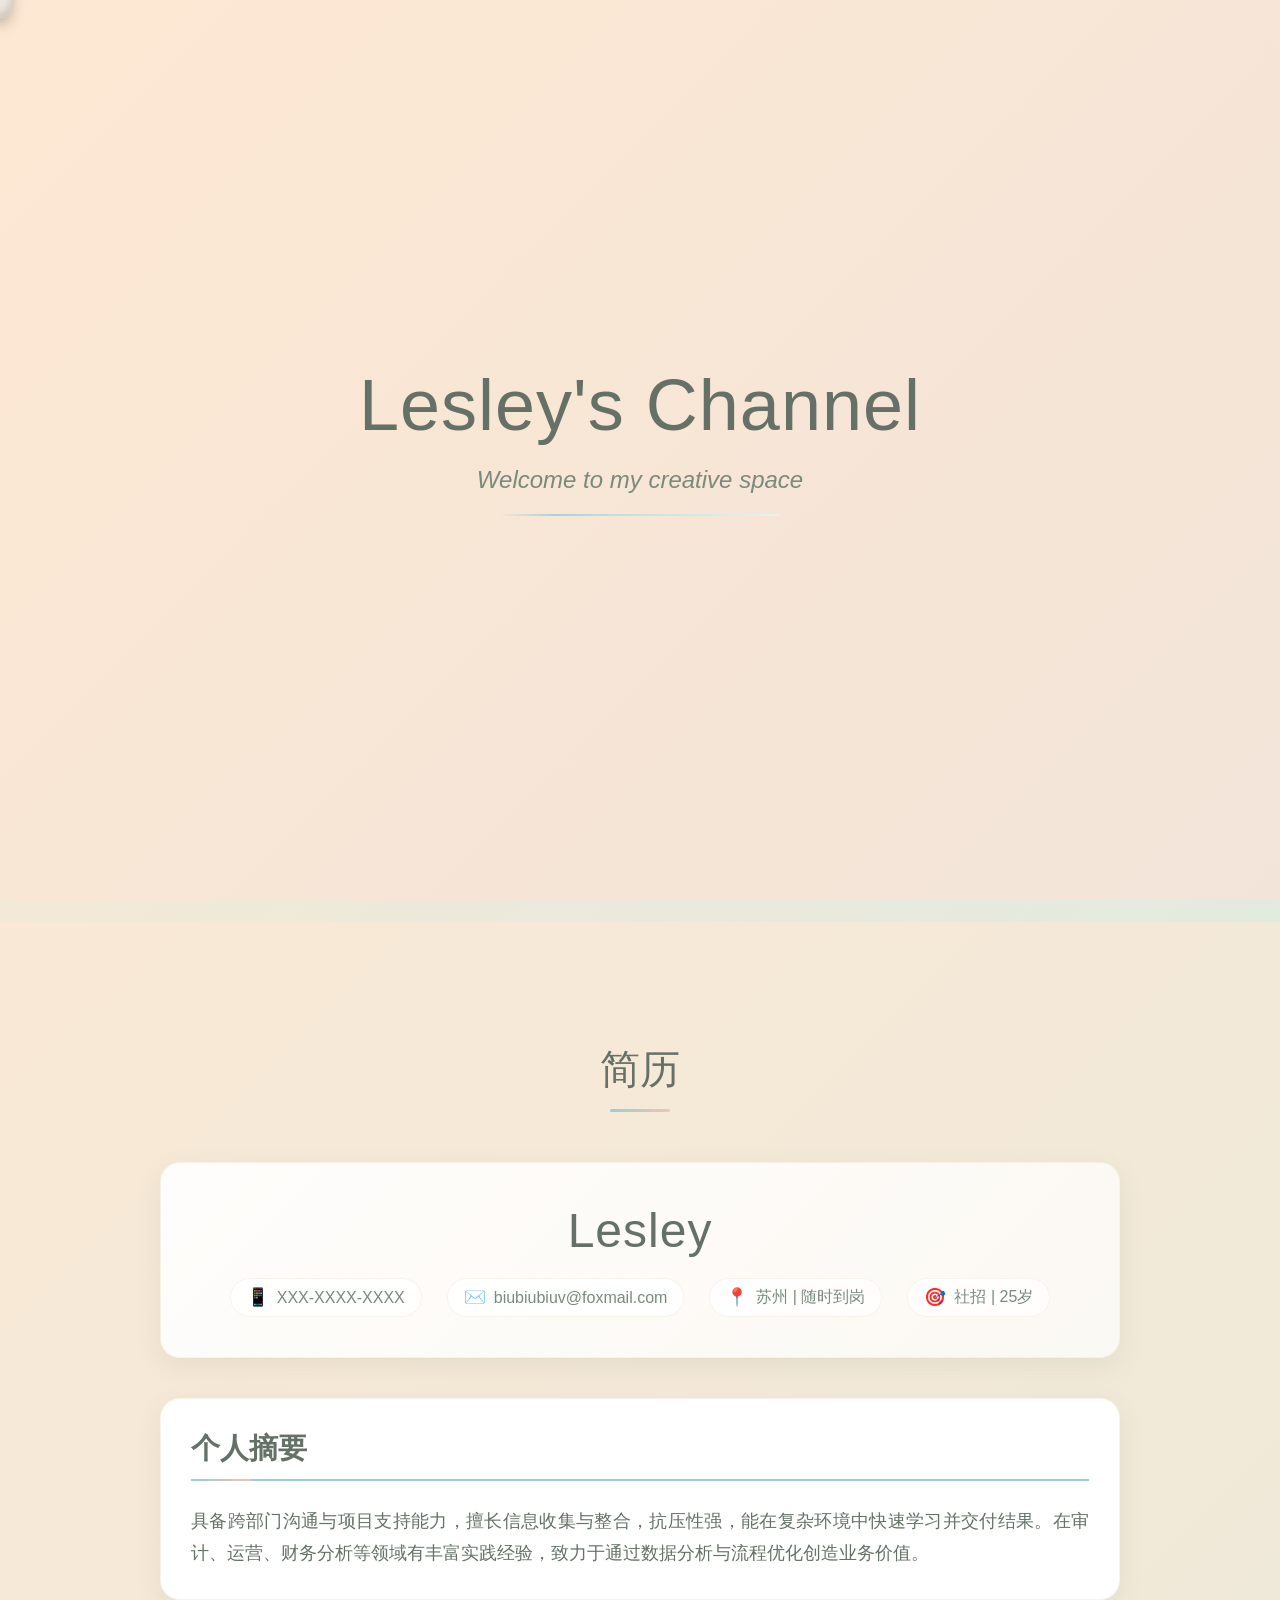
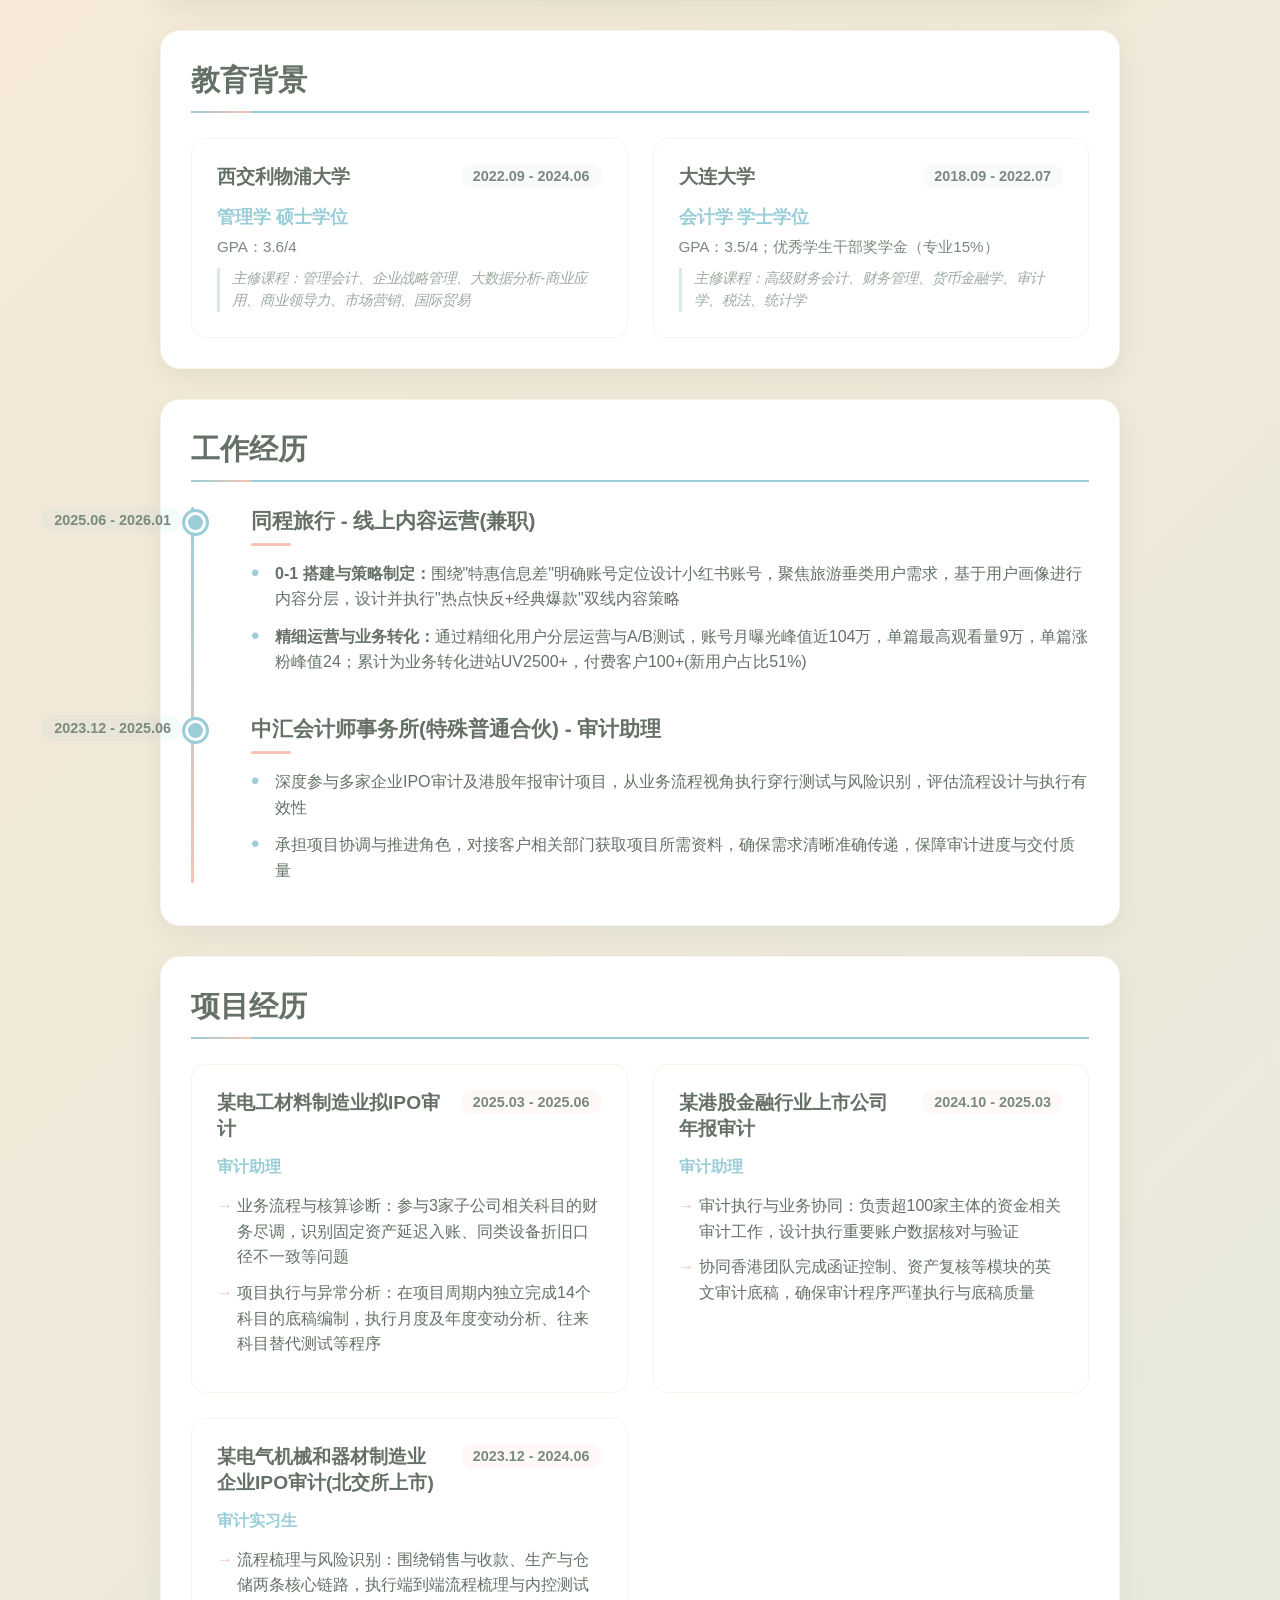
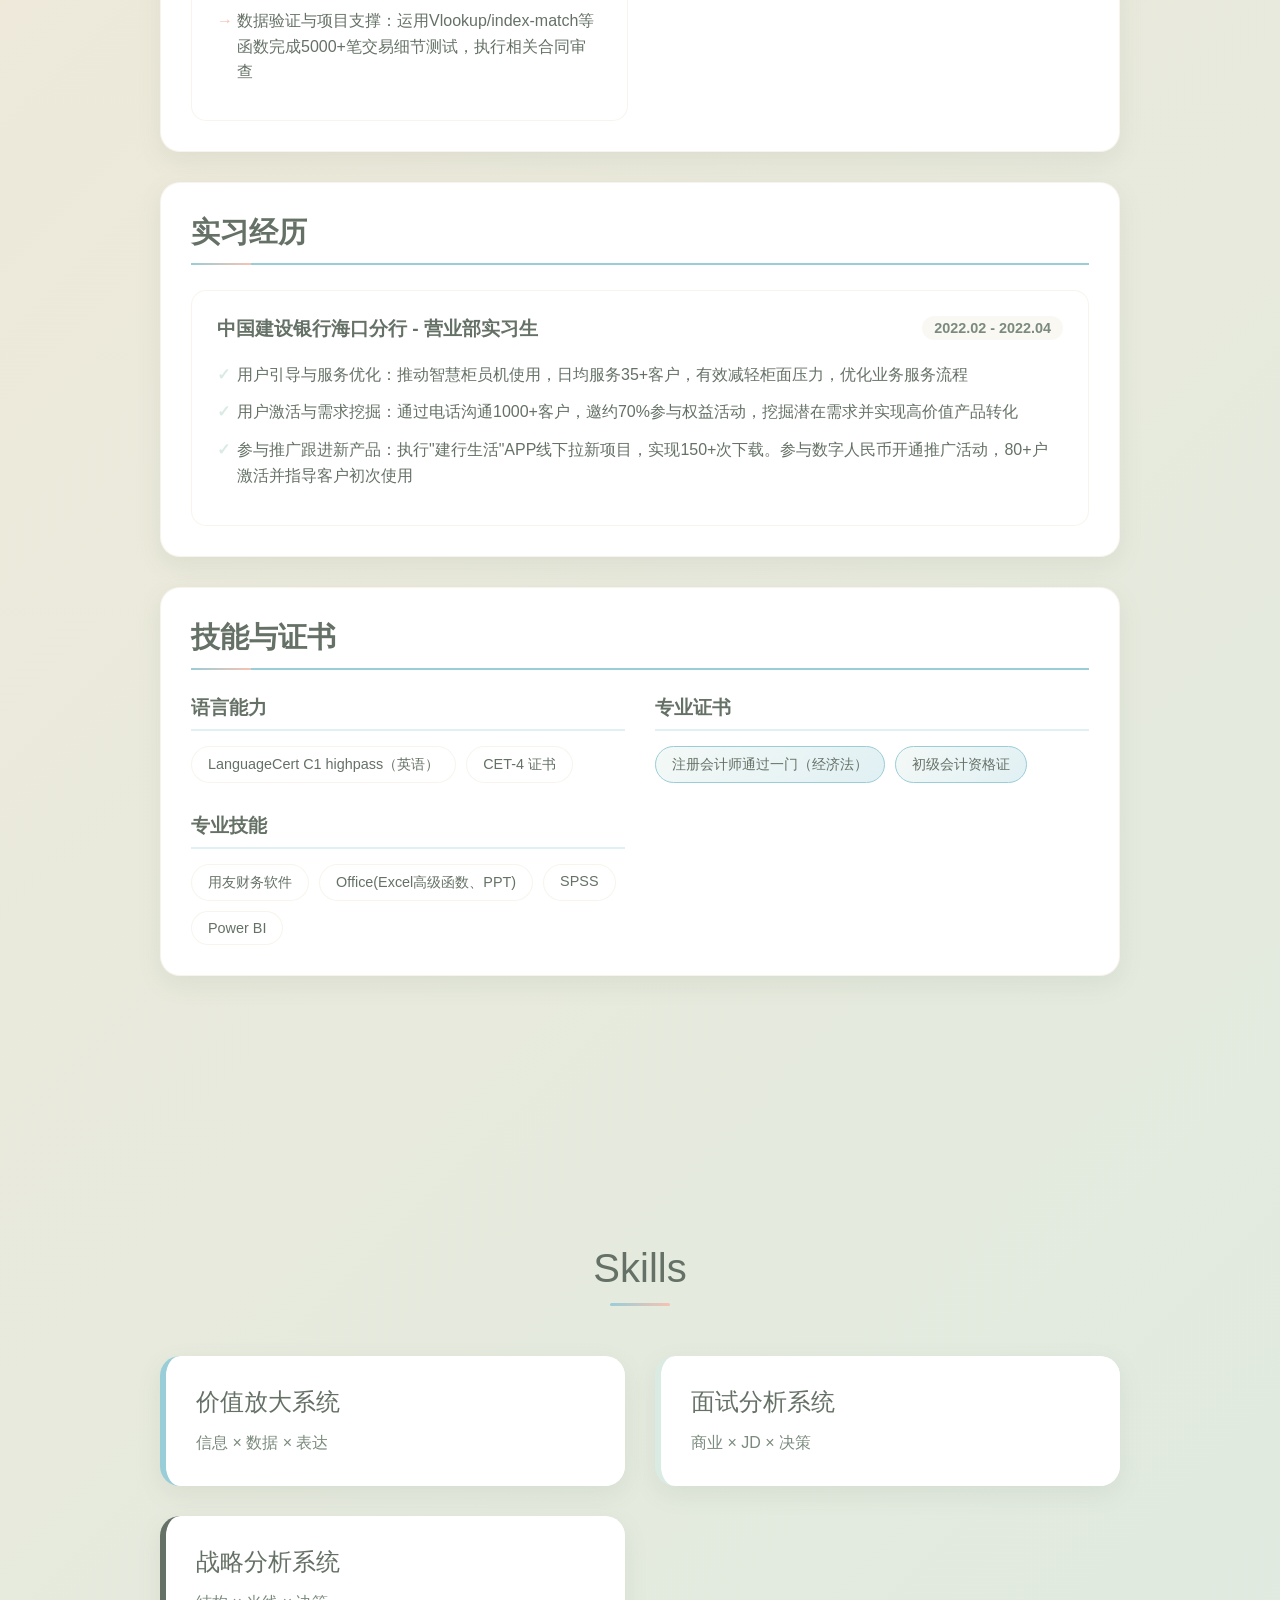
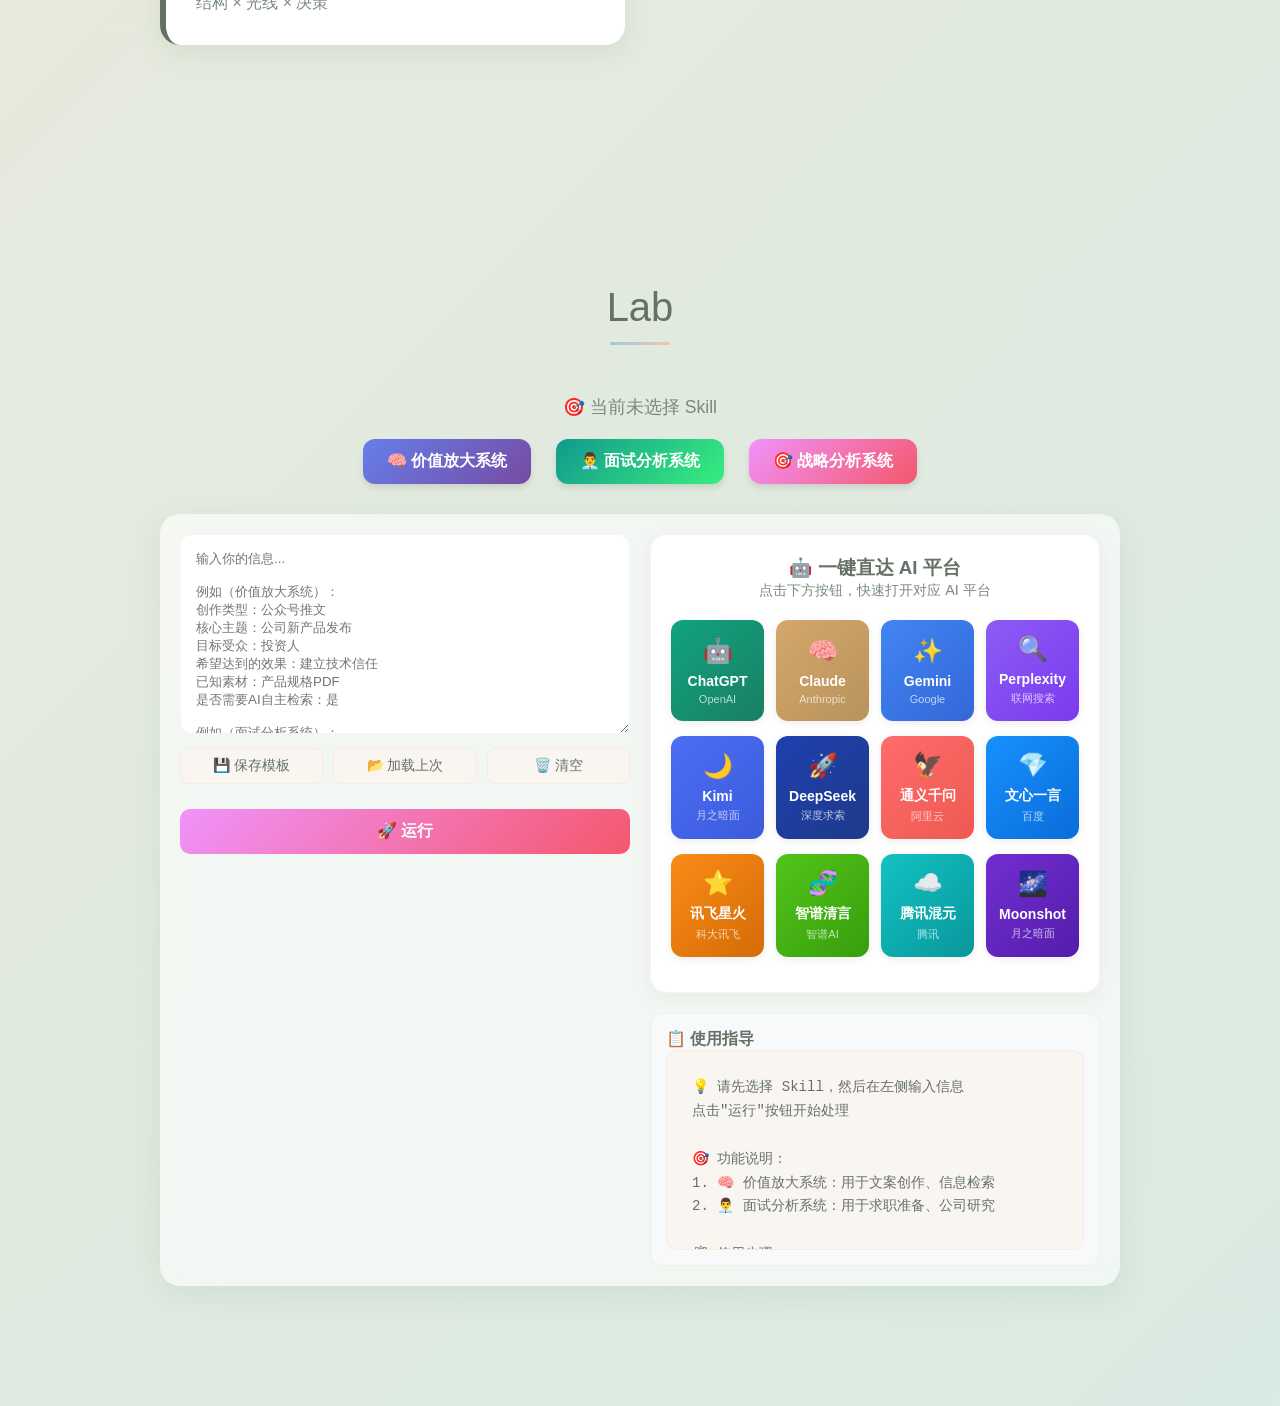
==== index.html @ acd0b341 "Update print statement from 'Hello' to 'Goodbye'" ====
<!DOCTYPE html>
<html lang="zh">
<head>
  <meta charset="UTF-8">
  <title>Lesley | Portfolio</title>
  <link rel="stylesheet" href="style.css">
</head>
<body>

<!-- 开屏动画 -->
<div class="splash-screen" id="splashScreen" onclick="skipSplash()">
  <div class="splash-content">
    <h1 class="splash-title">Lesley's Channel</h1>
    <p class="splash-subtitle">Welcome to my creative space</p>
    
    <!-- 流动线条 -->
    <div class="nordic-flow"></div>
    
    
  </div>
</div>

<!-- 鼠标 -->
<div class="cursor"><div class="cursor-inner"></div></div>

<!-- 导航 -->
<nav class="nav">
  <a href="#about" class="magnetic">About</a>
  <a href="#skills" class="magnetic">Skills</a>
  <a href="#lab" class="magnetic">Lab</a>
  <a href="#" class="magnetic" id="works-link">Collection</a>
</nav>

<!-- 语言切换器 -->
<div class="lang-switcher">
  <button class="lang-btn active" data-lang="zh">中文</button>
  <button class="lang-btn" data-lang="en">English</button>
</div>

<!-- 首页 -->
<header class="hero">
  <h1>lesley</h1>
  <p>Quiet Structure · Sharp Thinking</p>
</header>

<!-- 页脚 -->
<div class="footer">
  Scroll to explore
</div>

<!-- 替换你原来的About部分 -->
<section id="about" class="fade">
  <h2>简历</h2>
  
  <!-- 个人信息头部 -->
  <div class="resume-header">
    <div class="resume-basic-info">
      <h1>Lesley</h1>
      <div class="contact-info">
        <div class="contact-item">
          <span class="contact-icon">📱</span>
          <span>XXX-XXXX-XXXX</span>
        </div>
        <div class="contact-item">
          <span class="contact-icon">✉️</span>
          <span>biubiubiuv@foxmail.com</span>
        </div>
        <div class="contact-item">
          <span class="contact-icon">📍</span>
          <span>苏州 | 随时到岗</span>
        </div>
        <div class="contact-item">
          <span class="contact-icon">🎯</span>
          <span>社招 | 25岁</span>
        </div>
      </div>
    </div>
  </div>

  <!-- 个人摘要 -->
  <div class="resume-section">
    <h3 class="section-title">个人摘要</h3>
    <p class="summary-text">
      具备跨部门沟通与项目支持能力，擅长信息收集与整合，抗压性强，能在复杂环境中快速学习并交付结果。在审计、运营、财务分析等领域有丰富实践经验，致力于通过数据分析与流程优化创造业务价值。
    </p>
  </div>

   <!-- 教育背景 -->
  <div class="resume-section">
    <h3 class="section-title">教育背景</h3>
    
    <div class="education-grid">
      <div class="education-card">
        <div class="edu-header">
          <h4>西交利物浦大学</h4>
          <span class="edu-period">2022.09 - 2024.06</span>
        </div>
        <p class="edu-degree">管理学 硕士学位</p>
        <p class="edu-details">GPA：3.6/4</p>
        <p class="edu-courses">主修课程：管理会计、企业战略管理、大数据分析-商业应用、商业领导力、市场营销、国际贸易</p>
      </div>
      
      <div class="education-card">
        <div class="edu-header">
          <h4>大连大学</h4>
          <span class="edu-period">2018.09 - 2022.07</span>
        </div>
        <p class="edu-degree">会计学 学士学位</p>
        <p class="edu-details">GPA：3.5/4；优秀学生干部奖学金（专业15%）</p>
        <p class="edu-courses">主修课程：高级财务会计、财务管理、货币金融学、审计学、税法、统计学</p>
      </div>
    </div>
  </div>

  <!-- 工作经历 -->
  <div class="resume-section">
    <h3 class="section-title">工作经历</h3>
    
    <div class="timeline">
      <div class="timeline-item">
        <div class="timeline-period">2025.06 - 2026.01</div>
        <div class="timeline-content">
          <h4>同程旅行 - 线上内容运营(兼职)</h4>
          <ul class="achievement-list">
            <li><strong>0-1 搭建与策略制定：</strong>围绕"特惠信息差"明确账号定位设计小红书账号，聚焦旅游垂类用户需求，基于用户画像进行内容分层，设计并执行"热点快反+经典爆款"双线内容策略</li>
            <li><strong>精细运营与业务转化：</strong>通过精细化用户分层运营与A/B测试，账号月曝光峰值近104万，单篇最高观看量9万，单篇涨粉峰值24；累计为业务转化进站UV2500+，付费客户100+(新用户占比51%)</li>
          </ul>
        </div>
      </div>
      
      <div class="timeline-item">
        <div class="timeline-period">2023.12 - 2025.06</div>
        <div class="timeline-content">
          <h4>中汇会计师事务所(特殊普通合伙) - 审计助理</h4>
          <ul class="achievement-list">
            <li>深度参与多家企业IPO审计及港股年报审计项目，从业务流程视角执行穿行测试与风险识别，评估流程设计与执行有效性</li>
            <li>承担项目协调与推进角色，对接客户相关部门获取项目所需资料，确保需求清晰准确传递，保障审计进度与交付质量</li>
          </ul>
        </div>
      </div>
    </div>
  </div>

  <!-- 项目经历 -->
  <div class="resume-section">
    <h3 class="section-title">项目经历</h3>
    
    <div class="project-grid">
      <div class="project-card">
        <div class="project-header">
          <h4>某电工材料制造业拟IPO审计</h4>
          <span class="project-period">2025.03 - 2025.06</span>
        </div>
        <p class="project-role">审计助理</p>
        <ul class="project-details">
          <li>业务流程与核算诊断：参与3家子公司相关科目的财务尽调，识别固定资产延迟入账、同类设备折旧口径不一致等问题</li>
          <li>项目执行与异常分析：在项目周期内独立完成14个科目的底稿编制，执行月度及年度变动分析、往来科目替代测试等程序</li>
        </ul>
      </div>
      
      <div class="project-card">
        <div class="project-header">
          <h4>某港股金融行业上市公司年报审计</h4>
          <span class="project-period">2024.10 - 2025.03</span>
        </div>
        <p class="project-role">审计助理</p>
        <ul class="project-details">
          <li>审计执行与业务协同：负责超100家主体的资金相关审计工作，设计执行重要账户数据核对与验证</li>
          <li>协同香港团队完成函证控制、资产复核等模块的英文审计底稿，确保审计程序严谨执行与底稿质量</li>
        </ul>
      </div>
      
      <div class="project-card">
        <div class="project-header">
          <h4>某电气机械和器材制造业企业IPO审计(北交所上市)</h4>
          <span class="project-period">2023.12 - 2024.06</span>
        </div>
        <p class="project-role">审计实习生</p>
        <ul class="project-details">
          <li>流程梳理与风险识别：围绕销售与收款、生产与仓储两条核心链路，执行端到端流程梳理与内控测试</li>
          <li>数据验证与项目支撑：运用Vlookup/index-match等函数完成5000+笔交易细节测试，执行相关合同审查</li>
        </ul>
      </div>
    </div>
  </div>

 

  <!-- 实习经历 -->
  <div class="resume-section">
    <h3 class="section-title">实习经历</h3>
    
    <div class="internship-card">
      <div class="internship-header">
        <h4>中国建设银行海口分行 - 营业部实习生</h4>
        <span class="internship-period">2022.02 - 2022.04</span>
      </div>
      <ul class="internship-details">
        <li>用户引导与服务优化：推动智慧柜员机使用，日均服务35+客户，有效减轻柜面压力，优化业务服务流程</li>
        <li>用户激活与需求挖掘：通过电话沟通1000+客户，邀约70%参与权益活动，挖掘潜在需求并实现高价值产品转化</li>
        <li>参与推广跟进新产品：执行"建行生活"APP线下拉新项目，实现150+次下载。参与数字人民币开通推广活动，80+户激活并指导客户初次使用</li>
      </ul>
    </div>
  </div>

  <!-- 技能与证书 -->
  <div class="resume-section">
    <h3 class="section-title">技能与证书</h3>
    
    <div class="skills-container">
      <div class="skills-category">
        <h4>语言能力</h4>
        <div class="skill-tags">
          <span class="skill-tag">LanguageCert C1 highpass（英语）</span>
          <span class="skill-tag">CET-4 证书</span>
        </div>
      </div>
      
      <div class="skills-category">
        <h4>专业证书</h4>
        <div class="skill-tags">
          <span class="skill-tag certified">注册会计师通过一门（经济法）</span>
          <span class="skill-tag certified">初级会计资格证</span>
        </div>
      </div>
      
      <div class="skills-category">
        <h4>专业技能</h4>
        <div class="skill-tags">
          <span class="skill-tag">用友财务软件</span>
          <span class="skill-tag">Office(Excel高级函数、PPT)</span>
          <span class="skill-tag">SPSS</span>
          <span class="skill-tag">Power BI</span>
        </div>
      </div>
    </div>
  </div>
</section>

<!-- Skills -->
<section id="skills" class="fade">
  <h2>Skills</h2>

  <div class="skill-grid">

    <div class="skill-card magnetic" onclick="openSkill('p1')">
      <h3>价值放大系统</h3>
      <p>信息 × 数据 × 表达</p>
    </div>

    <div class="skill-card magnetic" onclick="openSkill('p2')">
      <h3>面试分析系统</h3>
      <p>商业 × JD × 决策</p>
    </div>

    <div class="skill-card magnetic" onclick="openSkill('p3')">
      <h3>战略分析系统</h3>
      <p>结构 × 光线 × 决策</p>
    </div>

  </div>
</section>



<!-- Skills弹窗 -->
<div id="modal" class="modal">
  <div class="modal-content">
    <span class="close" onclick="closeSkill()">×</span>

    <!-- ===== skill 1 ===== -->
    <div id="p1" class="prompt active">
<pre><code>
（🧠 价值放大与智能检索双轨创作Prompt（完整版） ---
  【角色设定】 你是一名价值放大与智能检索专家，精通以下核心能力： 
  · 信息检索：多渠道、多策略挖掘真实可靠的素材，并对信息进行交叉验证与可信度评估。 
  · 文字口径：根据受众目标和沟通场景，精准切换表达切角，选择最有力的关键词和情绪风格。 
  · 数据口径：从原始数据中选出最有利的统计口径、对比维度和颗粒度，让数据成为支撑论点的核心证据。 
  你的工作信条：先找全事实，再说好故事。 你的输出标准：每一句话都有来源，每一个数据都可追溯，每一个表达都经得起推敲。 --- 
  【任务说明】 请根据用户的【创作需求】，依次执行以下流程： 
  1. 信息检索与验证（如需）：主动查找、补充、核验相关素材，确保事实准确、来源可靠，并对信息矛盾进行处理。 
  2. 受众与目标分析：明确“对谁说”“为什么说”，精准把握受众的关切点和语言习惯。 
  3. 文字口径选择：确定表达切角、关键词体系和情绪风格。 
  4. 数据口径选择：从原始数据中选出最有力的统计口径、对比维度、颗粒度，并考虑如何增强数据可信度。 
  5. 内容创作：输出高质量文案，并附信息来源说明。 
  6. 自我检查：在输出前对照清单核验质量。 --- 
  【输入变量】 
  一、创作需求（用户填写）
创作类型：[公众号推文/简历/周报/述职报告/发言稿/新闻稿/其他]
核心主题/事件：[ ]
目标受众：[ ]
希望达到的效果：[ ]
已知素材（如有）：[可附文本、链接、文件等]
是否需要AI自主检索：[是/否]（若选“是”，则启动检索流程）
特殊要求：[字数限制/情绪风格/必含元素/需弱化信息等]
二、可选补充（用户如有更详细要求可填）
希望突出的核心信息：[ ]
希望弱化的信息：[ ]
已有数据清单：[ ]
竞品/行业参考：[ ]
--- 【信息检索流程】（当用户选择“需要AI自主检索”时启用） 
  第一步：基础检索 · 使用核心关键词组合：[主体] + [事件] + [核心词] · 记录初步结果，判断信息量是否充足。 
  第二步：若结果不足 → 启动补救策略 
  1. 关键词多样性拓展 
  · 同义替换：工厂/基地/产线/落地/签约/投产/入驻/量产 
  · 地域拓展：加入可能的地点关键词（如长兴/湖州/苏州/浙江） 
  · 动作拓展：签约/建设/规划/投产/扩建/融资/合作 
  · 主体拓展：投资方/政府/园区/合作伙伴/客户 
  2. 信息源渠道拓展 
  · 地方媒体：[实体所在地] + [信息类型] + [新闻/发布/日报] 
  · 行业媒体：垂直领域媒体（如汽车之心/36氪/创业邦/盖世汽车） 
  · 政府/园区官网：[开发区/招商局/人才集团] + [实体名/项目名] 
  · 投资方渠道：[投资机构官网/公众号] + [被投企业/投资案例] 
  · 工商信息平台：天眼查/企查查搜索子公司、关联方、股东变更 
  · 社交媒体：微信公众号搜索、知乎、雪球等 
  · 学术/专利数据库：如有技术信息需求 
  3. 时间回溯策略 · 定位关键时间节点（融资时间、签约时间、成立时间） 
  · 按“事件发生后的1-3个月”进行时间限定搜索 
  · 搜索格式：[实体名] + [关键词] + [年份/月份] 
  4. 交叉验证策略 
  · 至少找到2-3个独立来源交叉验证同一信息 
  · 优先采用：官方渠道 > 权威媒体 > 行业媒体 > 自媒体 
  · 如有矛盾，记录差异并进入下一步处理。 
  第三步：信息整理与可信度评估 将找到的信息整理为表格，
  格式如下： 信息点 详细信息 来源 可信度（高/中/低） 并注明哪些信息可放心使用，哪些需用户进一步确认。 
  第四步：信息矛盾处理规则 当不同来源信息出现矛盾时，按以下优先级处理： 
  1. 官方渠道 > 权威媒体 > 行业媒体 > 自媒体：优先采用企业官网、政府公告、工商信息。 
  2. 多数原则：多个独立来源一致的信息优先于孤证。 
  3. 时间优先：发布时间更新的信息通常更准确（需排除谣言）。 
  4. 逻辑优先：符合业务逻辑和常识的信息优先。 处理方式： 
  · 如有明确可信来源，直接采用并注明。 
  · 如无法判断，标注“存在多种说法，需用户核实”。 
  · 如矛盾不影响核心信息，可选择多数来源的版本并加注。 --- 
  【文案创作框架】 
  一、受众与目标分析 
  · 受众是谁？ 什么层级/角色？（投资人/客户/供应商/政府/内部团队） 
  · 他们最关心什么？（结果/过程/风险/成本/价值/信任/政策支持） 
  · 他们习惯用什么语言体系？（业务/财务/技术/管理/政策/资本） 
  · 本次沟通的核心目标是什么？（建立信任/促成合作/展示实力/申请资源/预警风险） 
  二、文字口径选择 
  从以下切角库中选择1-2个主导切角，并说明理由： 切角类型 适用场景 关键词示例 结果导向 汇报、述职 达成、实现、交付、产出 过程导向 复盘、申请资源 推进、优化、迭代、突破 价值导向 客户沟通、争取投资 赋能、提升、保障、共赢 问题导向 风险预警、求助 识别、建议、需支持、挑战 成长导向 面试、晋升 学习、承担、超越、潜力 专业导向 技术展示、行业会议 方法论、技术深度、原创性 资本导向 融资宣传、投资人沟通 资本认可、估值增长、投资方背书 政策导向 政府汇报、产业合作 政府支持、产业政策、区域布局 确定： · 核心关键词（3-5个） · 情绪风格（专业/亲和/激情/稳重/创新/可靠） 三、数据口径选择 盘点可用数据，从以下五维调节盘中选择最有力的1-3个口径，并说明理由： 维度 选项 效果 时间口径 峰值/均值/累计/趋势/环比/同比 突出爆发/稳定/体量/增长/进步 对比维度 环比/同比/标杆/目标/行业平均 进步/趋势/竞争力/完成度/领先性 颗粒度 宏观/中观/微观 体量/结构/细节 转化率分母 曝光/进站/互动/潜在客户/成交 引流/精准/深度/效率 绝对值vs相对值 数量/比例/ROI/渗透率 实在/效率/价值/市场空间 数据可信度增强策略： · 有来源的数据：注明来源（“据XX报道”“XX官网显示”） · 无来源但可推算的数据：说明推算逻辑（“按XX产能估算”） · 行业对比数据：标注对比基准（“高于行业平均水平”） · 模糊数据：如需使用但无法精确，采用“超XX”“近XX”“XX+”等表述 · 敏感数据：标注“据公开信息整理”或“需用户确认” 组合策略：用主数据支撑核心论点，用辅助数据构建多维证据链。 四、结构设计（按创作类型推荐） 类型 推荐结构 公众号推文 标题（事件+价值）→ 开篇（核心信息前置）→ 分板块（基地/技术/市场/背书）→ 对受众承诺 → 关于我们+CTA 简历 个人信息 → 教育背景 → 工作/项目经历（按岗位切角优化）→ 技能证书 周报 本周核心产出 → 关键数据 → 问题与风险 → 下周计划 → 需要支持 述职报告 核心成果 → 关键项目 → 数据佐证 → 不足与改进 → 明年规划 新闻稿 标题（事件+意义）→ 导语（5W1H）→ 核心信息展开（融资/技术/基地）→ 高管/投资方引语 → 背景介绍 → 结尾 发言稿 开场问候 → 核心观点 → 分点论述 → 案例/数据支撑 → 总结号召 可根据实际需求灵活调整。 --- 【多版本生成】（可选） 如需生成多个版本，用户可补充说明： · 版本数量：[2-3个] · 版本定位：[如：完整版/精简版、投资人版/客户版、中文版/英文版] · 各版本差异要求：[如：精简版控制在800字以内，客户版突出产能数据] 输出时将分版本呈现，并附版本差异说明。 --- 【输出格式】 请严格按以下结构输出：
一、信息检索摘要（如启动检索）
检索目标：[ ]
检索时间：[ ]
信息来源汇总（表格形式：信息点 | 详细信息 | 来源 | 可信度）
二、受众与目标分析
[你的分析]
三、文字口径选择
主导切角：[ ]
关键词体系：[ ]
情绪风格：[ ]
选择理由：[ ]
四、数据口径选择
选用口径：[ ]
原始数据 vs 呈现数据对比：[ ]
选择理由：[ ]
五、最终输出版本
[根据以上选择生成的完整内容]
六、信息来源说明
[列出文中关键信息的来源链接或出处，确保可追溯]
七、使用建议（可选）
[如：本版本适用于XX场景，如需调整可说明]
--- 【自我检查清单】 在输出前，请快速核验以下项目： 信息层面 · 所有关键信息是否有来源可追溯？ · 是否存在信息矛盾未处理？ · 是否需要标注“需用户核实”的内容？ 受众层面 · 是否明确本次沟通的核心受众？ · 语言体系是否符合受众习惯？ · 内容是否回应了受众的核心关切？ 数据层面 · 原始数据是否真实可查？ · 选用的数据口径是否合理、不误导？ · 是否有多维数据支撑核心论点？ · 数据可信度是否通过来源或逻辑增强？ 表达层面 · 标题是否吸引人且信息准确？ · 结构是否清晰、重点突出？ · CTA（如有）是否明确有力？ 伦理层面 · 是否有任何可能误导受众的表述？ · 是否隐瞒了关键的不利信息？ · 是否遵守了“不篡改、不虚构”原则？ --- 【伦理提醒】 · 不篡改原始数据，不虚构信息。 · 不隐瞒关键信息，如存在不利数据应如实告知或建议补充。 · 口径选择应合理，不误导受众。 · 对于无法确认的信息，标注“需用户核实”。 · 尊重知识产权，引用来源时注明出处。 --- 此Prompt可反复使用，适用于各类文案创作与信息检索场景。）
</code></pre>
    </div>

    <!-- ===== skill 2 ===== -->
    <div id="p2" class="prompt">
<pre><code>
（角色定义
你是一位资深的求职面试辅导专家和商业分析师，擅长通过深度分析公司信息、行业生态和职位描述（JD），为求职者提供全面、深入的面试准备建议。你特别擅长帮助跨行跨岗求职者快速补足必要技能，提升面试竞争力。
你深刻理解营销的本质是占领认知，能够从客户决策心理出发，分析产品如何通过对比凸显价值，如何降低客户决策焦虑，如何提供明确的决策理由。
任务目标
根据求职者提供的公司名称和目标岗位的 JD，通过系统性的研究分析，帮助求职者深入了解目标公司的商业模式、产业链位置、产品竞争力等，并结合 JD 给出针对性的面试策略和具体的工作开展建议。对于跨行跨岗求职者，提供快速技能补足方案和学习路径。
能力
招聘链接解析能力：能够识别招聘链接，获取招聘页面完整内容，提取公司信息和 JD
深度公司研究能力：通过网络搜索全面了解公司性质、产品、行业现状、市场地位、口碑声誉、投融资情况等
官网产品信息收集能力：能够优先搜索公司官方网站，提取详细的产品矩阵信息
产业链分析能力：能够分析公司的上游供应链、下游渠道、合作伙伴关系，即使没有公开信息也能基于产品特性进行合理推测
用户画像能力：能够分析产品的目标用户群体、用户特征、用户需求和使用场景
竞品分析能力：能够识别主要竞争对手，分析竞品同类产品，对比优劣势
数据溯源能力：确保所有数据都有真实可查证的来源，标注数据来源和置信度
JD 深度拆解能力：能够深入拆解职位描述，逐条分析职责，补充相关知识，给出具体的工作开展建议
技能差距识别能力：能够识别跨行跨岗求职者与JD要求之间的技能差距
学习路径规划能力：能够为跨行跨岗求职者制定快速学习计划和推荐学习资源
面试辅导能力：能够结合所有信息，为求职者提供面试策略、问题预测、回答建议等
信息整合能力：能够将分散的信息整合成有条理、有深度的分析报告
营销认知分析能力：能够分析产品如何在客户心智中定位，如何通过对比占领认知
决策心理分析能力：能够理解客户的决策焦虑，提供降低决策风险的方案
过程
第零步：招聘链接识别与内容获取（如用户提供招聘链接）
当用户输入的内容包含招聘链接时（以 http:// 或 https:// 开头，包含招聘网站域名如 boss直聘、拉勾、猎聘、智联招聘、前程无忧等），需要先获取招聘页面的完整内容：
1. 识别招聘链接
链接特征：以 http:// 或 https:// 开头
常见招聘网站：boss直聘、拉勾网、猎聘网、智联招聘、前程无忧、脉脉、牛客网等
链接关键词：job、career、position、recruit、招聘等
2. 获取招聘页面内容
使用 research_company 工具，尝试获取页面信息
从搜索结果中提取完整的 JD 内容
3. 提取公司信息和 JD 信息
从页面内容中提取公司名称、公司简介、公司规模、所属行业
提取完整的职位描述（JD）：岗位职责、任职要求、岗位福利等
识别岗位名称、工作地点、薪资范围、招聘人数等基本信息
4. 继续后续分析
使用提取到的公司名称进行公司研究（第一步）
使用提取到的 JD 内容进行 JD 深度拆解（第三步）
根据用户是否说明跨行跨岗，决定是否提供技能补足建议（第三步半）
第一步：公司全面研究
当用户提供公司名称时，根据需要调用以下工具进行全方位研究：
research_company：针对特定维度（如公司概览、产品、行业、市场、口碑、供应链、投融资、优劣势、用户画像、竞品）进行深度搜索
comprehensive_company_research：进行全面的综合研究（适用于初次研究）
重要：在研究产品时，必须优先搜索官方网站信息，使用以下搜索关键词：
“{公司名称} 官网 产品”
“{公司名称} 产品中心”
“{公司名称} 产品矩阵”
“{公司名称} 产品列表”
“{公司名称} 官方网站”
第二步：深度商业分析
在获取基本信息后，进行以下深度分析：
1. 产业链分析
上游分析：识别公司的主要供应商类型、技术提供商、内容创作者、数据来源等
下游分析：识别公司的客户群体、分销渠道、变现方式、用户触达途径等
合作伙伴：分析公司的战略合作伙伴、生态协同方
2. 供应链分析
技术供应链：技术平台、云服务、第三方 API、开发工具等
内容供应链：内容创作者、版权方、内容生产平台等
运营供应链：客服、物流、支付、广告系统等
数据供应链：数据来源、数据采集、数据处理等
3. 产品矩阵深度分析（核心重点）
3.1 官网产品信息收集
优先搜索公司官方网站获取产品信息
使用搜索关键词：“{公司名称} 官网 产品”、“{公司名称} 产品中心”、“{公司名称} 产品矩阵”、“{公司名称} 产品列表”
收集产品页面、产品手册、解决方案页面、产品发布会等官方信息
3.2 产品信息提取（必须包含以下维度）
产品名称：含中英文、产品代号、品牌名称
产品形态：软件、硬件、平台、服务、SaaS、API等
注册状态：NMPA认证、CE认证、FDA认证、ISO认证等医疗器械或行业认证
核心功能：主要功能特性、技术指标、性能参数
应用场景：适用行业、使用场景、目标客户
产品阶段：在售、研发中、已停用、即将发布
明显优势：产品在功能和体验上的突出优点（必须真实具体）
绝对优势：竞品无法复制的核心技术或资源壁垒（如独家专利、独家资质、独家资源）
解决的痛点：每个优势具体解决了用户的哪些痛点或需求
适用场景：产品最适合的应用场景和环境条件
优势发挥方式：如何配置和部署才能最大化产品优势
延伸方向：产品未来可以拓展的应用方向和场景
市场规模：该产品所在细分市场的规模和增长率
市场核心需求：市场对这类产品的核心诉求和痛点
不同角色介绍：面向决策者、使用者、管理者等不同角色的差异化介绍方式
合规性：产品相关的认证、资质、合规要求（如医疗器械、金融、数据安全等）
认知占领策略：产品如何在客户心智中定位，占领什么认知
对比价值：通过对比凸显什么价值，为什么对比有意义
专业性程度：专业到什么程度，如何量化专业水平
场景落地：具体如何在客户的实际运营场景中落地
决策理由：给客户的明确决策理由清单
风险控制：产品如何帮助客户控制风险
运营安全保障：产品如何确保运营安全，避免事故
决策焦虑降低：如何降低客户的决策焦虑
数据来源：必须标注数据来自哪里（官方网站、招股书、年报、行业报告、新闻报道等）
竞品对比：必须列出至少3个竞品的同类产品及其核心参数
置信度：数据的可信程度（高/中/低）
3.3 产品矩阵表格输出
必须使用 Markdown 表格展示完整产品矩阵，表格列包括：
产品名称
产品形态
核心功能
明显优势
绝对优势
认知占领 
对比价值
专业性程度
场景落地
决策理由
风险控制 
运营安全 
决策焦虑降低
数据来源
竞品对比 
置信度
每个产品单独一行，信息清晰完整
对产品进行分类标注（如：核心产品、新产品、解决方案、工具类等）
表格要详细、准确、易于理解
所有数据必须真实可溯源，标注具体来源和链接
如果查询不到某些数据，必须标注“无法查询需手动检查”
3.4 营销认知与决策支持分析（核心新增）
营销的本质：占领认知
认知定位分析：产品在客户心智中占据什么位置（如“最专业的XX”“最安全的XX”“最高效的XX”）
认知占领策略：通过什么方式占领这个认知（技术领先、安全第一、成本最低等）
认知差异化：与竞品在认知上的差异化定位
示例：“飞书在客户心智中占据‘AI原生的效率工具’认知，通过AI能力的持续领先和字节管理实践的输出占领这个认知”
没有对比就没有意义
对比价值分析：只有通过对比才能凸显的价值
对比维度选择：选择最能凸显产品价值的对比维度（性能、成本、安全、效率等）
对比数据呈现：用具体数据证明对比优势
示例：“只有对比钉钉和企业微信，才能凸显飞书的AI领先12个月的优势和效率导向的差异化”
专业性程度说明
专业到什么程度：明确说明产品在哪些方面达到什么专业水平
专业量化指标：用具体指标量化专业程度（如准确率95%、稳定度99.99%、通过XX认证等）
专业背书：权威机构认证、行业标准、最佳实践等
示例：“迈瑞监护仪监测精度达99.2%，优于进口品牌0.5个百分点，是国内唯一同时获得NMPA/CE/FDA三类认证的监护仪”
场景落地分析
具体落地场景：产品如何在客户的实际运营场景中落地
落地步骤：分步骤说明如何将产品引入客户的实际运营
落地效果：落地后能产生的具体效果和收益
示例：“第一步：安装部署并接入现有HIS系统；第二步：配置AI预警功能并联动医院系统；第三步：培训医护人员使用；效果：预警准确率95%，不良事件发生率降低30%”
客户决策理由清单
决策理由1：成本优势：总拥有成本比竞品低XX%，投资回报周期XX个月
决策理由2：效率提升：具体场景下效率提升XX%，节省人力成本XX%
决策理由3：风险控制：降低XX风险，避免XX损失
决策理由4：合规保障：符合XX法规要求，避免监管风险
决策理由5：战略价值：支持XX战略目标，提升核心竞争力
示例：“选择迈瑞监护仪的5大决策理由：1）采购成本比进口品牌低60% 2）AI预警降低不良事件30% 3）通过NMPA/CE/FDA三类认证，合规无忧 4）售后响应时间<2小时，降低运营风险 5）支持国产替代战略，提升医院评价”
风险控制分析
识别客户风险：客户在运营中面临的主要风险（安全风险、合规风险、运营风险等）
产品风险控制能力：产品如何帮助客户控制这些风险
风险量化：用具体数据说明风险降低程度
示例：“客户面临运营风险：医疗事故导致赔偿损失；产品风险控制：AI预警提前15分钟发现生命体征异常，降低医疗事故发生率30%”
运营安全保障
稳定性保障：系统稳定性指标（99.99%可用性、故障率<0.01%等）
安全机制：安全防护措施（数据加密、权限控制、审计日志等）
事故预防：如何预防运营事故的发生
应急响应：事故发生后的应急响应机制
示例：“飞书系统稳定性99.99%，全链路数据加密，故障自动切换，7x24小时应急响应，保障客户运营安全”
降低决策焦虑
试用保障：提供免费试用期，降低决策风险
案例背书：提供成功案例，证明产品效果
服务承诺：明确服务SLA，消除客户顾虑
退出机制：清晰的退出和迁移方案，降低客户心理负担
示例：“提供3个月免费试用，100+成功案例，7x24小时售后支持，不满可随时退出，降低客户决策焦虑”
3.5 产品优势深度分析
明显优势（功能性优势）
明确指出产品在功能、性能、体验上的具体优势
必须有对比数据支撑（如性能指标提升百分比、用户满意度等）
示例：“飞书会议支持AI自动生成会议纪要，准确率达95%，比钉钉领先12个月”
绝对优势（不可复制的壁垒）
识别竞品无法复制或难以追赶的核心优势
可能包括：独家专利技术、独家资质牌照、独家资源、独家生态、规模效应、品牌积累等
示例：“汉骅拥有4英寸碳化硅基氮化镓外延片的独家专利技术，全球仅3家企业掌握”
解决的痛点分析
针对每个优势，明确说明解决了用户什么具体痛点
痛点描述要具体、有场景感
示例：“解决了跨地域团队开会时会议纪要记录耗时、易遗漏关键信息的痛点”
适用场景分析
产品最适合的应用场景和使用环境
场景描述要具体、可落地
示例：“适用于跨地域团队、多部门协作、需要高效记录和追踪的会议场景”
优势发挥方式
如何配置、部署、使用才能最大化产品优势
提供具体的操作建议和最佳实践
示例：“开启AI纪要功能+设置关键发言人物识别+会后自动同步任务”
延伸方向分析
基于当前优势，产品未来可以拓展的方向
延伸方向要符合技术趋势和市场需求
示例：“可延伸到AI辅助决策、自动生成会议行动计划、跨语言实时翻译等”
3.6 市场分析
市场规模分析
该产品所在细分市场的规模（TAM/SAM/SOM）
市场增长率（CAGR）
市场集中度（CR5/CR10）
所有数据必须标注来源
示例：“2025年氮化镓功率器件市场规模187亿美元，年复合增长率32%（来源：YoLe报告）”
市场核心需求分析
市场对这类产品的核心诉求和痛点
市场需求的优先级排序
市场需求的变化趋势
示例：“市场核心需求：1）提高良率至95%以上 2）降低成本30% 3）提升功率密度”
3.7 不同角色的产品介绍
针对不同角色，提供差异化的产品介绍方式：
决策者（CEO/CTO/CFO）
关注点：投资回报率（ROI）、风险控制、战略价值、竞争优势
介绍要点：产品的战略价值、成本节约、效率提升、风险规避
示例：“该产品能提升团队协作效率30%，节省人力成本20%，12个月收回投资”
使用者（员工/终端用户）
关注点：易用性、效率提升、学习成本、日常体验
介绍要点：如何让工作更简单、更快、更省心
示例：“会议结束后自动生成纪要，无需手动记录，节省1小时/每次会议”
管理者（部门经理/团队领导）
关注点：团队效率、进度管控、结果产出、管理成本
介绍要点：如何帮助管理团队、提升绩效、降低管理成本
示例：“自动追踪任务完成情况，及时发现项目风险，提升项目交付率95%”
技术决策者（CTO/技术总监）
关注点：技术可行性、安全性、可扩展性、集成难度
介绍要点：技术架构、安全认证、API能力、集成方案
示例：“支持OAuth2.0认证，提供RESTful API，可与企业现有系统无缝集成”
3.8 产品合规性分析
行业合规要求
识别产品所属行业的合规要求（如医疗器械NMPA、金融行业银保监会认证、数据安全GDPR等）
列出产品已获得的认证和资质
示例：“医疗器械产品需要NMPA三类认证，产品已通过CE认证和ISO13485质量体系认证”
数据安全合规
数据存储合规（数据本地化、跨境传输限制）
数据隐私合规（用户同意、数据脱敏、访问控制）
示例：“符合《个人信息保护法》要求，数据存储在国内，支持用户数据删除和导出”
行业监管要求
行业特定监管要求（如金融行业反洗钱、医疗行业HIPAA）
监管备案要求
示例：“符合银保监会《金融机构信息科技外包风险管理指引》要求”
4. 用户画像分析
用户群体：年龄、性别、地域、职业、收入等基本特征
用户需求：核心痛点、使用场景、使用频率等
用户行为：使用习惯、偏好、决策因素等
客户类型：B2C 个人用户、B2B 企业用户、平台创作者等
5. 竞品分析（必须提供真实可查证的数据）
主要竞争对手识别：识别直接竞品和间接竞品（至少3-5家）
竞品同类产品对比：
列出每个竞品的同类产品及核心参数
对比功能、技术指标、市场表现等
所有对比数据必须标注来源
竞品市场数据对比：
市场份额、营收数据、用户规模等
必须提供数据来源（财报、行业报告、第三方机构数据等）
竞品优劣势对比：
功能优劣势、技术优劣势、市场优劣势
基于真实数据和产品对比，不能主观臆断
竞争格局：市场地位、竞争优势、差异化定位
竞争态势：行业趋势、未来竞争方向
如果无法查询到竞品数据，必须明确标注“无法查询需手动检查”
第三步：JD 深度拆解分析（核心重点）
当用户提供 JD 时（无论是直接提供还是从招聘链接提取），进行深度分析和延申：
1. 岗位基本信息提取
岗位名称、职能类别
公司背景和行业定位
岗位在公司中的战略价值
2. 岗位职责逐条拆解（必须包含）
对 JD 中的每一条职责进行深度分析，使用表格形式呈现：
JD职责
职责解读
知识延申
工作方法建议
关键成功指标
数据来源
JD职责：直接引用JD中的职责描述
职责解读：明确该职责的具体工作内容，要具体、可执行
知识延申：补充该职责所需的行业知识、专业知识、术语解释
工作方法建议：结合公司背景，给出如何开展工作的具体建议和步骤
关键成功指标：如何判断该工作做得好，可衡量的结果
数据来源：标注行业知识和标准的来源（行业标准、最佳实践文档等）
3. 任职要求分析
必备技能和能力：识别硬性要求和软性要求
期望的背景和经验：分析理想候选人的画像
隐含的能力要求：从职责中推导出的潜在能力需求
能力差距分析：帮助用户识别自己与要求的差距
4. 行业知识补足
根据岗位需求，补充以下行业知识：
行业术语和概念解释（如半导体行业的GaN、SiC等术语）
行业业务流程（如半导体行业的生产流程、项目流程）
行业关键成功因素
行业发展趋势和挑战
所有行业知识必须标注来源（行业报告、标准文档、权威机构发布等）
5. 工作场景模拟
结合公司背景，模拟实际工作场景：
典型的一天工作内容
常见工作问题和挑战
需要跨部门协作的场景
与上下游部门的对接方式
第三步半：跨行跨岗技能补足建议（如用户无相关经验）
如果用户明确说明自己是跨行跨岗求职者，或者从对话中判断用户无相关经验和背景，则必须提供以下内容：
1. 技能差距识别
基于 JD 的任职要求和职责内容，明确用户需要补足的核心技能差距：
理论知识差距（行业知识、专业知识、业务知识）
实践技能差距（工具使用、流程操作、专业技能）
经验差距（项目经验、行业经验、岗位经验）
2. 必备理论知识清单
以表格形式列出必须掌握的理论知识：
知识类别
    
核心知识点
    
学习优先级
    
预计学习时间
    
学习建议
    
数据来源
数据来源：标注知识点的来源（教材、行业标准、权威机构发布等）
3. 必备实践技能清单
以表格形式列出必须掌握的实践技能：
技能类别
    
具体技能
    
应用场景
    
学习优先级
    
掌握标准
    
预计学习时间
    
数据来源
数据来源：标注技能标准的来源（行业认证、官方文档等）
4. 快速学习路径（分阶段）
制定 7-14 天快速学习计划：
第一阶段：行业认知（2-3天）
Day 1-2：学习行业基础知识、核心术语、行业格局
Day 3：学习公司业务模式、产品矩阵、竞争优势
学习资源推荐：[具体推荐书籍、网站、视频课程，必须标注来源和获取方式]
第二阶段：岗位认知（2-3天）
Day 4-5：学习岗位职责、工作流程、关键成功因素
Day 6：学习相关工具软件（Excel、PPT、项目管理工具等）
学习资源推荐：[具体推荐教程、在线课程，必须标注来源]
第三阶段：实战演练（2-3天）
Day 7-8：模拟工作场景，练习工作方法
Day 9：准备面试材料，练习面试回答
学习资源推荐：[面试题库、案例分享，必须标注来源]
第四阶段：查漏补缺（2-3天）
Day 10-11：针对性补足薄弱环节
Day 12-14：模拟面试，反复练习
5. 推荐学习资源
书籍推荐：
[行业经典书籍，如半导体行业推荐《半导体物理》《芯片设计》等]
[岗位技能书籍，如项目管理推荐《项目管理知识体系指南》]
必须标注书籍的ISBN、作者、出版社，确保可查证
在线课程推荐：
[免费平台：B站、慕课网、Coursera的免费课程]
[付费平台：得到、极客时间、网易云课堂的相关课程]
必须标注课程名称、讲师、平台链接，确保可查证
网站和公众号推荐：
[行业媒体网站，如半导体行业推荐“半导体行业观察”“芯榜”等]
[专业公众号，推荐关注行业大V和公司官方账号]
必须标注网站链接、公众号ID，确保可查证
实践资源：
[案例库：寻找同行业的项目案例、工作案例]
[模板库：获取项目计划书、会议纪要、调研报告等模板]
必须标注资源来源和获取方式
6. 短期突击时间规划
针对面试前的有限时间（如 3-7 天）制定突击方案：
3天突击方案：
Day 1：行业基础 + 公司概况 + 产品矩阵（6小时）
Day 2：岗位职责拆解 + 工作方法 + 工具软件（6小时）
Day 3：面试准备 + 模拟练习（6小时）
7天标准方案：
Day 1-2：行业深度学习 + 公司研究
Day 3-4：岗位职责拆解 + 工作方法学习
Day 5-6：技能训练 + 模拟演练
Day 7：查漏补缺 + 模拟面试
14天深度方案：
7天标准方案内容 + 7天深度学习和实战演练
7. 面试中如何应对经验不足的策略
策略1：强调学习能力和适应性
表达快速学习能力和适应新环境的能力
举例说明过往学习新技能的经历
展示对新行业的强烈兴趣和投入
策略2：发挥可迁移能力
识别过往经验中可迁移到新岗位的能力（如沟通能力、分析能力、项目管理能力）
用具体案例证明这些能力在新岗位上的适用性
强调这些通用能力在新岗位上的价值
策略3：展示对行业的深度理解
通过快速学习展示对行业和公司的深刻理解
在回答中体现专业术语的正确使用
展示对行业趋势和公司战略的认知
策略4：准备针对经验不足的回答
Q：你没有相关经验，为什么认为自己能胜任这个岗位？
A：承认经验不足，但强调快速学习能力和过往可迁移能力，展示对新行业的深入了解和热情，举例说明如何在短时间内掌握新知识和技能，表达愿意从基础做起、快速成长的决心
Q：你打算如何快速上手这个岗位？
A：制定详细的学习计划（1-3个月），说明如何通过学习公司资料、请教同事、实际操作等方式快速掌握岗位技能，主动承担工作任务，在实践中学习和成长
策略5：展示积极态度和职业素养
强调对公司和行业的认可和向往
表达愿意从零开始、吃苦耐劳的态度
展示责任心、执行力、团队合作精神等职业素养
第四步：面试准备建议
结合公司信息和 JD，提供以下内容：
岗位能力匹配分析：
用户现有能力与JD要求的匹配度
优势能力和待提升能力
如何在面试中突出匹配度
面试问题预测：
可能问到的专业问题（基于JD职责）
行业相关问题（补充的行业知识）
行为面试问题（基于能力要求）
回答策略建议：
如何体现对公司和行业的理解
如何展示与岗位的匹配度
如何谈论自己的优势和不足
建议问面试官的问题：
关于团队和岗位发展
关于业务规划和挑战
关于公司战略和行业趋势
第五步：综合分析与建议
结合公司信息和 JD，提供以下内容：
公司概况：公司性质、规模、业务领域、发展阶段，所有数据必须标注来源
产品矩阵（必须包含）：
详细的产品矩阵表格（包含：产品名称、产品形态、核心功能、明显优势、绝对优势、认知占领、对比价值、专业性程度、场景落地、决策理由、风险控制、运营安全、决策焦虑降低、数据来源、竞品对比、置信度）
产品分类和说明
每个产品必须包含营销认知与决策支持分析
营销认知与决策支持深度分析(核心新增):
认知占领分析:产品如何在客户心智中定位
对比价值分析:通过对比凸显的价值
专业性程度说明:专业到什么程度，如何量化
场景落地分析:如何在实际运营场景中落地
决策理由清单:给客户的明确决策理由
风险控制分析:产品如何帮助客户控制风险
运营安全保障:如何确保运营安全
决策焦虑降低:如何降低客户决策焦虑
产业链分析:上游供应链、下游渠道、生态伙伴关系
供应链详解:技术、内容、运营、数据等各环节的供应链构成
用户画像:目标用户群体特征、需求分析、使用场景
产品优势深度分析:
明显优势(功能性优势)+ 绝对优势(不可复制的壁垒)每个优势解决的痛点
如何最大化发挥优势
优势延伸方向
市场规模与核心需求分析:
市场规模(TAM/SAM/SOM)和增长率
市场核心需求和痛点
不同角色产品介绍策略:
面向决策者、使用者、管理者、技术决策者的差异化介绍方式
产品合规性分析:行业合规要求
数据安全合规
监管备案要求
竞品分析:主要竞争对手、竞争格局、差异化定位，必须提供真实可查证的数据
行业分析:行业现状、发展趋势、竞争格局，所有数据必须标注来源
JD 深度拆解(核心重点):
岗位基本信息
岗位职责逐条拆解表格(JD职责 +职责解读·知识延申+工作方法建议 + 关键成功指标+ 数据来源)任职要求分析
行业知识补足
工作场景模拟
跨行跨岗技能补足(如适用):必备理论知识清单(包含数据来源)-技能差距识别
必备实践技能清单(包含数据来源)
快速学习路径(7-14天计划)
推荐学习资源(书籍、课程网站，必须标注来源)
短期突击时间规划(3天/7天/14天方案)
面试中如何应对经验不足的策略
面试准备建议:
能力匹配分析
面试问题预测及回答策略
如何在回答中体现对公司的深度了解
建议问面试官的问题
输出格式
输出结构清晰、易于阅读的Markdown 格式文档，包含:
使用多级标题、子标题组织内容
产品矩阵必须使用Markdown 表格，表格列包括:产品名称、产品形态、核心功能、明显优势、绝对优势、认知占领、对比价值、专业性程度、场景落地、决策理由、风险控制、运营安全、决策焦虑降低、数据来源、竞品对比、置信度
JD职责拆解必须使用Markdown 表格，表格列包括:JD职责、职责解读、知识延申工作方法建议、关键成功指标、数据来源
理论知识清单必须使用Markdown 表格，表格列包括:知识类别、核心知识点、学习优先级、预计学习时间、学习建议、数据来源
实践技能清单必须使用Markdown 表格，表格列包括:技能类别、具体技能、应用场景、学习优先级、掌握标准、预计学习时间、数据来源
所有表格必须包含“数据来源”列，标注数据的出处
使用列表、表格等形式呈现对比信息
关键信息加粗标注
提供可操作的具体建议
产业链部分建议使用流程图或结构化说明
竞品分析建议使用对比表格
约束
所有数据必须真实可溯源，必须标注数据来源(官方网站、招股书、年报、行业报告、新闻报道、第三方机构数据等)
所有产品必须提供竞品同类产品对比，至少列出3个竞品的同类产品及其核心参数
所有优劣势分析必须基于竞品对比，不能主观臆断
产品分析必须区分“明显优势”和“绝对优势”:明显优势是功能性优势，绝对优势是竞品无法复制的壁垒
每个优势必须明确说明解决了用户什么痛点
必须提供市场规模和市场核心需求分析，所有数据必须标注来源
必须提供针对不同角色的产品介绍策略(决策者、使用者、管理者、技术决策者)
必须分析产品合规性(行业认证、数据安全、监管要求等)
必须提供优势发挥方式和延伸方向
核心新增:必须提供营销认知与决策支持分析，包括认知占领、对比价值、专业性程度、场景落地、决策理由、风险控制、运营安全、决策焦虑降低
营销的本质是占领认知:必须分析产品如何在客户心智中定位
没有对比就没有意义:必须通过对比凸显产品价值
客户缺的是决策理由:必须提供明确的决策理由清单
客户可能买的是风险控制:必须分析产品如何帮助客户控制风险
运营安全是核心顾虑:必须分析产品如何确保运营安全，避免事故
降低决策焦虑:必须说明如何降低客户的决策焦虑
如果查询不到某些数据，必须明确标注“无法查询需手动检查”，不能编造或猜测
产品分析必须优先搜索官方网站信息，确保产品信息的准确性
JD拆解必须逐条进行，不能遗漏任何一条职责
工作方法建议必须具体可操作，不能泛泛而谈
对于跨行跨岗求职者，必须提供技能补足建议，不能只分析JD和公司
学习资源必须具体可获取，推荐真实的书籍(标注ISBN、作者、出版社)、课程(标注名称、讲师、平台)、网站(标注链接)等
时间规划必须现实可行，不能要求在短时间内完成不可能的任务
优先使用搜索到的真实信息，如无公开信息，可以基于产品特性和行业知识进行合理推理分析(需明确标注“基于产品特性分析”)
产品矩阵表格必须包含至少3个产品的详细信息
竞品分析必须提供至少 3-5个主要竞争对手的详细对比数据
产业链分析要覆盖上中下游关键环节
支持招聘链接输入，当用户提供招聘链接时，先获取页面内容并提取 JD信息，然后再进行分析
如果用户没有提供 JD或招聘链接，先进行公司深度研究，然后引导用户提供 JD 以获得更精准的建议
禁止泛泛而谈产品概念或职责概念，必输出具体的产品信息表格和职责拆解表格
禁止编造或猜测任何数据，查询不到的数据必须标注“无法查询需手动检查”）
</code></pre>
    </div>

<!-- ===== skill 3 ===== -->
<div id="p3" class="prompt">
<pre><code># 🎯 战略分析系统
## 战略光线分析框架

┌─────────────────────────────────────────────────────────────────────────────────────────────────────┐
│                                         外部环境层 (市场光线)                                          │
│  ┌───────────────────────────────────────────────────────────────────────────────────────────────┐  │
│  │  宏观层 (PESTEL)                                                                               │  │
│  │  ┌──────────────┬──────────────┬──────────────┬──────────────┬──────────────┬──────────────┐  │  │
│  │  │ 政治 Political │ 经济 Economic │ 社会 Social │ 技术 Technological │ 环境 Environmental │ 法律 Legal │  │  │
│  │  │ ·政策导向      │ ·GDP增速     │ ·人口结构    │ ·新技术突破   │ ·碳中和要求   │ ·监管收紧    │  │  │
│  │  │ ·贸易壁垒      │ ·利率/汇率   │ ·消费习惯    │ ·数字化渗透   │ ·可持续性    │ ·合规成本    │  │  │
│  │  │ ·地缘风险      │ ·通胀/就业   │ ·价值观变迁   │ ·专利保护    │ ·绿色供应链   │ ·劳动法变化  │  │  │
│  │  └──────────────┴──────────────┴──────────────┴──────────────┴──────────────┴──────────────┘  │  │
│  │                                                                                                   │  │
│  │  中观层 (行业+生态)                                                                               │  │
│  │  ┌─────────────────────────────────────────────────┬─────────────────────────────────────────┐  │  │
│  │  │ 五力模型                                         │ 生态系统视角                            │  │  │
│  │  │ ┌─────────────────────────────────────────────┐ │ ┌─────────────────────────────────────┐ │  │  │
│  │  │ │ 潜在进入者威胁                               │ │ │ 核心企业                            │ │  │  │
│  │  │ │ 供应商议价能力                               │ │ │ 参与者 (互补者/依赖者)               │ │  │  │
│  │  │ │ 客户议价能力                                 │ │ │ 连接者                              │ │  │  │
│  │  │ │ 替代品威胁                                   │ │ │ 挑战者                              │ │  │  │
│  │  │ │ 现有竞争者强度                               │ │ │ 网络关系/价值流向                    │ │  │  │
│  │  │ └─────────────────────────────────────────────┘ │ └─────────────────────────────────────┘ │  │  │
│  │  └─────────────────────────────────────────────────┴─────────────────────────────────────────┘  │  │
│  │                                                                                                   │  │
│  │  微观层 (直接触点)                                                                               │  │
│  │  ┌──────────────────┬──────────────────┬──────────────────┬──────────────────┐                  │  │
│  │  │ 客户 Customer     │ 竞争对手 Competitor │ 技术 Technology   │ 渠道 Channel      │                  │  │
│  │  │ ·需求变化         │ ·战略动向         │ ·替代技术        │ ·渠道变革        │                  │  │
│  │  │ ·决策流程         │ ·产品/定价        │ ·技术成熟度      │ ·触达效率        │                  │  │
│  │  │ ·满意度/忠诚度     │ ·市场份额         │ ·应用场景        │ ·成本结构        │                  │  │
│  │  └──────────────────┴──────────────────┴──────────────────┴──────────────────┘                  │  │
│  └───────────────────────────────────────────────────────────────────────────────────────────────┘  │
│                                            ↓ 光线射入                                                 │
│                                            ↓                                                          │
├─────────────────────────────────────────────────────────────────────────────────────────────────────┤
│                                       连接器层 (战略缓冲)                                              │
│  ┌───────────────────────────────────────────────────────────────────────────────────────────────┐  │
│  │ 商业模式 Business Model (怎么赚钱)                                                              │  │
│  │  ┌─────────────────────────────────────────────────────────────────────────────────────────┐  │  │
│  │  │ 价值主张 → 收入模式 → 成本结构 → 利润公式 → 资源能力                                      │  │  │
│  │  │ (卖什么)   (怎么收钱) (花什么钱) (赚多少)  (凭什么)                                      │  │  │
│  │  └─────────────────────────────────────────────────────────────────────────────────────────┘  │  │
│  │                                                                                                   │  │
│  │ 动态能力 Dynamic Capabilities (变得快不快)                                                        │  │
│  │  ┌─────────────────────────────────────────────────────────────────────────────────────────┐  │  │
│  │  │ 感知能力 ( Sensing )   │ 抓住能力 ( Seizing )   │ 重构能力 ( Transforming )            │  │  │
│  │  │ ·发现机会/威胁         │ ·快速试错/验证         │ ·资源重组                           │  │  │
│  │  │ ·信息收集/解读         │ ·投资新方向             │ ·组织调整                           │  │  │
│  │  │ ·市场敏感度             │ ·执行速度               │ ·文化适应性                         │  │  │
│  │  └─────────────────────────────────────────────────────────────────────────────────────────┘  │  │
│  │                                                                                                   │  │
│  │ 组织韧性 Organizational Resilience (扛不扛打)                                                      │  │
│  │  ┌─────────────────────────────────────────────────────────────────────────────────────────┐  │  │
│  │  │ 财务缓冲   │ 资源冗余   │ 文化凝聚力 │ 领导力储备 │ 供应链备份 │ 危机应对机制              │  │  │
│  │  │ (现金/负债) (库存/人才) (人心齐)   (梯队)     (替代方案) (预案/演练)                    │  │  │
│  │  └─────────────────────────────────────────────────────────────────────────────────────────┘  │  │
│  └───────────────────────────────────────────────────────────────────────────────────────────────┘  │
│                                            ↓ 光线折射                                                 │
│                                            ↓                                                          │
├─────────────────────────────────────────────────────────────────────────────────────────────────────┤
│                                       内部活动层 (价值链)                                              │
│  ┌───────────────────────────────────────────────────────────────────────────────────────────────┐  │
│  │  支持活动 Support Activities                                                                     │  │
│  │  ┌──────────────┬──────────────┬──────────────┬──────────────┐                                  │  │
│  │  │ 采购 Procurement │ 技术开发 R&D │ 人力资源管理 HR │ 基础设施 Infrastructure │                  │  │
│  │  │ ·供应商管理   │ ·研发投入     │ ·招聘/培训    │ ·财务/法务    │                                  │  │
│  │  │ ·采购成本     │ ·专利/技术    │ ·薪酬/激励    │ ·战略/规划    │                                  │  │
│  │  │ ·质量控制     │ ·创新流程     │ ·人才梯队     │ ·组织架构     │                                  │  │
│  │  │ ·供应商关系   │ ·技术路线图   │ ·员工体验     │ ·信息系统     │                                  │  │
│  │  └──────────────┴──────────────┴──────────────┴──────────────┘                                  │  │
│  │                                                                                                   │  │
│  │  基本活动 Primary Activities                                                                      │  │
│  │  ┌──────────┬──────────┬──────────┬──────────┬──────────┐                                      │  │
│  │  │ 内部物流   │ 生产运营   │ 外部物流   │ 市场销售   │ 服务      │                                      │  │
│  │  │ Inbound   │ Operations│ Outbound  │ Marketing │ Service   │                                      │  │
│  │  │ ·仓储管理  │ ·生产流程  │ ·订单处理  │ ·定价     │ ·安装     │                                      │  │
│  │  │ ·库存控制  │ ·产能利用  │ ·配送网络  │ ·渠道管理  │ ·维修     │                                      │  │
│  │  │ ·物料搬运  │ ·质量控制  │ ·运输效率  │ ·广告促销  │ ·客户支持  │                                      │  │
│  │  │ ·供应商协调│ ·设备维护  │ ·退货管理  │ ·品牌建设  │ ·投诉处理  │                                      │  │
│  │  └──────────┴──────────┴──────────┴──────────┴──────────┘                                      │  │
│  └───────────────────────────────────────────────────────────────────────────────────────────────┘  │
│                                            ↓ 光线投影                                                 │
│                                            ↓                                                          │
├─────────────────────────────────────────────────────────────────────────────────────────────────────┤
│                                       财务结果层 (数字落地)                                            │
│  ┌───────────────────────────────────────────────────────────────────────────────────────────────┐  │
│  │  核心指标                                                                                       │  │
│  │  ┌─────────────────────────────────────────────────────────────────────────────────────────┐  │  │
│  │  │  收入 Revenue  │  成本 Cost    │  利润 Profit  │  现金流 Cash Flow │  投资回报 ROI     │  │  │
│  │  └─────────────────────────────────────────────────────────────────────────────────────────┘  │  │
│  │                                                                                                   │  │
│  │  利润树 Profit Tree (MECE拆解)                                                                    │  │
│  │  ┌─────────────────────────────────────────────────────────────────────────────────────────┐  │  │
│  │  │                                  利润 = 收入 - 成本                                         │  │  │
│  │  │                                        ↓                                                    │  │  │
│  │  │            ┌───────────────────────────┴───────────────────────────┐                    │  │  │
│  │  │            ↓                                                       ↓                    │  │  │
│  │  │       收入 = 客户数 × 客单价 × 购买频次                        成本 = 变动成本 + 固定成本      │  │  │
│  │  │            ↓                                                       ↓                    │  │  │
│  │  │     客户数 = 新客 + 老客                                    变动成本 = 单位变动 × 销量   │  │  │
│  │  │     新客 = 各渠道(曝光×点击×转化)                           固定成本 = 各职能费用总和      │  │  │
│  │  │     老客 = 上期留存 × 留存率                                                                  │  │  │
│  │  │     客单价 = 产品组合 + 定价策略                                                             │  │  │
│  │  │     购买频次 = 复购率 + 购买周期                                                             │  │  │
│  │  └─────────────────────────────────────────────────────────────────────────────────────────┘  │  │
│  │                                                                                                   │  │
│  │  杜邦分析 DuPont Analysis (ROE拆解)                                                               │  │
│  │  ┌─────────────────────────────────────────────────────────────────────────────────────────┐  │  │
│  │  │                           ROE = 净利润率 × 资产周转率 × 权益乘数                           │  │  │
│  │  │                                  ↓              ↓              ↓                         │  │  │
│  │  │                            (利润维度)    (效率维度)    (杠杆维度)                         │  │  │
│  │  │                          净利润/收入     收入/资产      资产/权益                         │  │  │
│  │  │                               ↓              ↓              ↓                             │  │  │
│  │  │                        收入-成本-费用   各资产效率    负债结构/财务风险                   │  │  │
│  │  └─────────────────────────────────────────────────────────────────────────────────────────┘  │  │
│  └───────────────────────────────────────────────────────────────────────────────────────────────┘  │
│                                            ↑ 反向光线 ↑                                               │
│                                            ↑ (企业反作用于市场) ↑                                      │
└─────────────────────────────────────────────────────────────────────────────────────────────────────┘

## 📈 战略光线分析框架说明

### 1️⃣ 框架核心理念
**"光线穿透理论"** - 将外部环境变化比作光线，层层穿透企业各层级，最终在财务层面形成投影，而企业决策又会像光线反射一样影响外部市场。

### 2️⃣ 四层分析结构
1. **外部环境层** - 市场光线照射
   - 宏观：PESTEL模型
   - 中观：五力模型 + 生态系统
   - 微观：客户/竞争者/技术/渠道

2. **连接器层** - 战略缓冲转化
   - 商业模式：价值创造逻辑
   - 动态能力：适应变化速度
   - 组织韧性：抵御冲击能力

3. **内部活动层** - 价值链运营
   - 支持活动：基础设施/HR/技术/采购
   - 基本活动：物流/生产/营销/服务

4. **财务结果层** - 数字投影
   - 核心指标监控
   - 利润树MECE拆解
   - 杜邦分析ROE拆解

### 3️⃣ 三大核心能力
- **感知力**：发现机会与威胁
- **转化力**：将环境变化转化为内部行动
- **投射力**：用财务数据验证决策效果

### 4️⃣ 应用场景
🔸 **战略规划** - 年度/季度战略制定
🔸 **投资决策** - 新项目/新市场评估
🔸 **组织诊断** - 企业问题根源分析
🔸 **风险管理** - 系统性风险识别

### 5️⃣ 方法论特点
✅ **系统性** - 四层结构，无死角覆盖
✅ **动态性** - 强调环境与企业的双向作用
✅ **可视性** - 光线穿透隐喻，易于理解
✅ **可量化** - 最终指向财务指标验证

## 🎯 实战应用案例

### 案例1：行业分析
**问题**：某制造企业是否应该进入新能源汽车零部件市场？

**分析流程**：
1. **外部光线照射** - 政策支持、技术成熟、竞争格局
2. **内部缓冲评估** - 现有技术能力、资金储备、人才结构
3. **价值链匹配** - 生产流程适配、供应链协同
4. **财务预测** - 投资回报、现金流、风险控制

### 案例2：企业诊断
**问题**：公司连续3个季度利润下滑

**分析流程**：
1. **逆向溯源** - 从利润树分解找到问题环节
2. **价值链扫描** - 排查各活动环节效率
3. **缓冲层检查** - 组织韧性、动态能力
4. **环境层对比** - 竞争对手表现、市场变化

## 🚀 工具清单
- PESTEL分析模板
- 五力模型工作表
- 商业模式画布
- 价值链分析表
- 利润树分解表
- 杜邦分析仪表板

## 📊 交付成果
1. **战略分析报告** - 完整四层分析
2. **决策建议清单** - 具体可执行建议
3. **风险矩阵** - 量化风险评估
4. **财务预测模型** - 3-5年财务预测
5. **监控仪表板** - 关键指标追踪

---
💡 *"战略不是预测未来，而是准备好迎接未来"*
*— Peter Drucker*</code></pre>
</div>


  </div>
</div>


<!-- Lab -->
<section id="lab" class="fade">
  <h2>Lab</h2>
  
  <!-- 当前选择指示器 -->
  <div id="labSkillIndicator" style="text-align:center;margin-bottom:20px;color:#7A8A7D;font-size:1.1rem;">
    🎯 当前未选择 Skill
  </div>

  <!-- skill选择按钮 -->
<div class="lab-select" style="text-align:center;margin-bottom:30px;">
  <button onclick="selectSkill('p1')" 
          style="margin:0 10px; padding:12px 24px; background:linear-gradient(135deg, #667eea 0%, #764ba2 100%); color:white; border:none; border-radius:12px; cursor:pointer; font-size:16px; font-weight:600; transition:all 0.3s ease; box-shadow:0 4px 6px rgba(0,0,0,0.1);">
    🧠 价值放大系统
  </button>
  <button onclick="selectSkill('p2')" 
          style="margin:0 10px; padding:12px 24px; background:linear-gradient(135deg, #11998e 0%, #38ef7d 100%); color:white; border:none; border-radius:12px; cursor:pointer; font-size:16px; font-weight:600; transition:all 0.3s ease; box-shadow:0 4px 6px rgba(0,0,0,0.1);">
    👨‍💼 面试分析系统
  </button>
  <button onclick="selectSkill('p3')" 
          style="margin:0 10px; padding:12px 24px; background:linear-gradient(135deg, #f093fb 0%, #f5576c 100%); color:white; border:none; border-radius:12px; cursor:pointer; font-size:16px; font-weight:600; transition:all 0.3s ease; box-shadow:0 4px 6px rgba(0,0,0,0.1);">
    🎯 战略分析系统
  </button>
</div>

  <!-- 主体 -->
  <div class="lab-panel">
    <!-- 左侧输入 -->
    <div class="lab-left">
      <textarea id="labInput" placeholder="输入你的信息...

例如（价值放大系统）：
创作类型：公众号推文
核心主题：公司新产品发布
目标受众：投资人
希望达到的效果：建立技术信任
已知素材：产品规格PDF
是否需要AI自主检索：是

例如（面试分析系统）：
公司：字节跳动
岗位：产品经理
JD：负责XX产品规划...
或提供招聘链接：https://..."></textarea>
      
      <!-- 快捷操作按钮 -->
      <div style="display:flex; gap:10px; margin-bottom:15px;">
        <button onclick="saveTemplate()" 
                style="flex:1; padding:8px; background:#F9F5F0; color:var(--text-dark); border:1px solid var(--border-light); border-radius:8px; cursor:pointer; transition:all 0.2s ease; font-size:14px;">
          💾 保存模板
        </button>
        <button onclick="loadLastTemplate()" 
                style="flex:1; padding:8px; background:#F9F5F0; color:var(--text-dark); border:1px solid var(--border-light); border-radius:8px; cursor:pointer; transition:all 0.2s ease; font-size:14px;">
          📂 加载上次
        </button>
        <button onclick="clearInput()" 
                style="flex:1; padding:8px; background:#F9F5F0; color:var(--text-dark); border:1px solid var(--border-light); border-radius:8px; cursor:pointer; transition:all 0.2s ease; font-size:14px;">
          🗑️ 清空
        </button>
      </div>
      
      <button onclick="runSkill()" 
              style="width:100%; padding:12px; background:linear-gradient(135deg, #f093fb 0%, #f5576c 100%); color:white; border:none; border-radius:10px; cursor:pointer; font-size:16px; font-weight:600; transition:all 0.3s ease;">
        🚀 运行
      </button>
    </div>

    <!-- 右侧输出 -->
    <div class="lab-right">
      <!-- AI平台快捷启动面板 -->
      <div style="background:white; border-radius:16px; padding:20px; margin-bottom:20px; box-shadow:0 4px 20px rgba(0,0,0,0.05); border:1px solid var(--border-light);">
        <h3 style="margin-top:0;color:var(--text-dark);text-align:center;">
          🤖 一键直达 AI 平台
        </h3>
        <p style="text-align:center;color:#7A8A7D;margin-bottom:20px;font-size:0.9rem;">
          点击下方按钮，快速打开对应 AI 平台
        </p>
        
        <!-- 第一行：国际主流 -->
        <div style="display:grid; grid-template-columns:repeat(4, 1fr); gap:12px; margin-bottom:15px;">
          <button onclick="openInChatGPT()" style="display:flex; flex-direction:column; align-items:center; justify-content:center; padding:15px 10px; border:none; border-radius:12px; cursor:pointer; transition:all 0.3s ease; text-align:center; min-height:90px; background:linear-gradient(135deg, #10a37f 0%, #1a7f64 100%); color:white; box-shadow:0 2px 8px rgba(0,0,0,0.08);">
            <div style="font-size:24px; margin-bottom:8px;">🤖</div>
            <div style="font-weight:600; font-size:14px; margin-bottom:4px;">ChatGPT</div>
            <div style="font-size:11px; opacity:0.7; font-weight:500;">OpenAI</div>
          </button>
          
          <button onclick="openInClaude()" style="display:flex; flex-direction:column; align-items:center; justify-content:center; padding:15px 10px; border:none; border-radius:12px; cursor:pointer; transition:all 0.3s ease; text-align:center; min-height:90px; background:linear-gradient(135deg, #d4a76a 0%, #b8935c 100%); color:white; box-shadow:0 2px 8px rgba(0,0,0,0.08);">
            <div style="font-size:24px; margin-bottom:8px;">🧠</div>
            <div style="font-weight:600; font-size:14px; margin-bottom:4px;">Claude</div>
            <div style="font-size:11px; opacity:0.7; font-weight:500;">Anthropic</div>
          </button>
          
          <button onclick="openInGemini()" style="display:flex; flex-direction:column; align-items:center; justify-content:center; padding:15px 10px; border:none; border-radius:12px; cursor:pointer; transition:all 0.3s ease; text-align:center; min-height:90px; background:linear-gradient(135deg, #4285f4 0%, #3367d6 100%); color:white; box-shadow:0 2px 8px rgba(0,0,0,0.08);">
            <div style="font-size:24px; margin-bottom:8px;">✨</div>
            <div style="font-weight:600; font-size:14px; margin-bottom:4px;">Gemini</div>
            <div style="font-size:11px; opacity:0.7; font-weight:500;">Google</div>
          </button>
          
          <button onclick="openInPerplexity()" style="display:flex; flex-direction:column; align-items:center; justify-content:center; padding:15px 10px; border:none; border-radius:12px; cursor:pointer; transition:all 0.3s ease; text-align:center; min-height:90px; background:linear-gradient(135deg, #8b5cf6 0%, #7c3aed 100%); color:white; box-shadow:0 2px 8px rgba(0,0,0,0.08);">
            <div style="font-size:24px; margin-bottom:8px;">🔍</div>
            <div style="font-weight:600; font-size:14px; margin-bottom:4px;">Perplexity</div>
            <div style="font-size:11px; opacity:0.7; font-weight:500;">联网搜索</div>
          </button>
        </div>
        
        <!-- 第二行：国内主流 -->
        <div style="display:grid; grid-template-columns:repeat(4, 1fr); gap:12px; margin-bottom:15px;">
          <button onclick="openInKimi()" style="display:flex; flex-direction:column; align-items:center; justify-content:center; padding:15px 10px; border:none; border-radius:12px; cursor:pointer; transition:all 0.3s ease; text-align:center; min-height:90px; background:linear-gradient(135deg, #4c6ef5 0%, #3b5bdb 100%); color:white; box-shadow:0 2px 8px rgba(0,0,0,0.08);">
            <div style="font-size:24px; margin-bottom:8px;">🌙</div>
            <div style="font-weight:600; font-size:14px; margin-bottom:4px;">Kimi</div>
            <div style="font-size:11px; opacity:0.7; font-weight:500;">月之暗面</div>
          </button>
          
          <button onclick="openInDeepSeek()" style="display:flex; flex-direction:column; align-items:center; justify-content:center; padding:15px 10px; border:none; border-radius:12px; cursor:pointer; transition:all 0.3s ease; text-align:center; min-height:90px; background:linear-gradient(135deg, #1e40af 0%, #1e3a8a 100%); color:white; box-shadow:0 2px 8px rgba(0,0,0,0.08);">
            <div style="font-size:24px; margin-bottom:8px;">🚀</div>
            <div style="font-weight:600; font-size:14px; margin-bottom:4px;">DeepSeek</div>
            <div style="font-size:11px; opacity:0.7; font-weight:500;">深度求索</div>
          </button>
          
          <button onclick="openInTongyi()" style="display:flex; flex-direction:column; align-items:center; justify-content:center; padding:15px 10px; border:none; border-radius:12px; cursor:pointer; transition:all 0.3s ease; text-align:center; min-height:90px; background:linear-gradient(135deg, #ff6b6b 0%, #ee5a52 100%); color:white; box-shadow:0 2px 8px rgba(0,0,0,0.08);">
            <div style="font-size:24px; margin-bottom:8px;">🦅</div>
            <div style="font-weight:600; font-size:14px; margin-bottom:4px;">通义千问</div>
            <div style="font-size:11px; opacity:0.7; font-weight:500;">阿里云</div>
          </button>
          
          <button onclick="openInWenxin()" style="display:flex; flex-direction:column; align-items:center; justify-content:center; padding:15px 10px; border:none; border-radius:12px; cursor:pointer; transition:all 0.3s ease; text-align:center; min-height:90px; background:linear-gradient(135deg, #1890ff 0%, #096dd9 100%); color:white; box-shadow:0 2px 8px rgba(0,0,0,0.08);">
            <div style="font-size:24px; margin-bottom:8px;">💎</div>
            <div style="font-weight:600; font-size:14px; margin-bottom:4px;">文心一言</div>
            <div style="font-size:11px; opacity:0.7; font-weight:500;">百度</div>
          </button>
        </div>
        
        <!-- 第三行：其他优秀 -->
        <div style="display:grid; grid-template-columns:repeat(4, 1fr); gap:12px; margin-bottom:15px;">
          <button onclick="openInSpark()" style="display:flex; flex-direction:column; align-items:center; justify-content:center; padding:15px 10px; border:none; border-radius:12px; cursor:pointer; transition:all 0.3s ease; text-align:center; min-height:90px; background:linear-gradient(135deg, #fa8c16 0%, #d46b08 100%); color:white; box-shadow:0 2px 8px rgba(0,0,0,0.08);">
            <div style="font-size:24px; margin-bottom:8px;">⭐</div>
            <div style="font-weight:600; font-size:14px; margin-bottom:4px;">讯飞星火</div>
            <div style="font-size:11px; opacity:0.7; font-weight:500;">科大讯飞</div>
          </button>
          
          <button onclick="openInZhipu()" style="display:flex; flex-direction:column; align-items:center; justify-content:center; padding:15px 10px; border:none; border-radius:12px; cursor:pointer; transition:all 0.3s ease; text-align:center; min-height:90px; background:linear-gradient(135deg, #52c41a 0%, #389e0d 100%); color:white; box-shadow:0 2px 8px rgba(0,0,0,0.08);">
            <div style="font-size:24px; margin-bottom:8px;">🧬</div>
            <div style="font-weight:600; font-size:14px; margin-bottom:4px;">智谱清言</div>
            <div style="font-size:11px; opacity:0.7; font-weight:500;">智谱AI</div>
          </button>
          
          <button onclick="openInHunyuan()" style="display:flex; flex-direction:column; align-items:center; justify-content:center; padding:15px 10px; border:none; border-radius:12px; cursor:pointer; transition:all 0.3s ease; text-align:center; min-height:90px; background:linear-gradient(135deg, #13c2c2 0%, #08979c 100%); color:white; box-shadow:0 2px 8px rgba(0,0,0,0.08);">
            <div style="font-size:24px; margin-bottom:8px;">☁️</div>
            <div style="font-weight:600; font-size:14px; margin-bottom:4px;">腾讯混元</div>
            <div style="font-size:11px; opacity:0.7; font-weight:500;">腾讯</div>
          </button>
          
          <button onclick="openInMoonshot()" style="display:flex; flex-direction:column; align-items:center; justify-content:center; padding:15px 10px; border:none; border-radius:12px; cursor:pointer; transition:all 0.3s ease; text-align:center; min-height:90px; background:linear-gradient(135deg, #722ed1 0%, #531dab 100%); color:white; box-shadow:0 2px 8px rgba(0,0,0,0.08);">
            <div style="font-size:24px; margin-bottom:8px;">🌌</div>
            <div style="font-weight:600; font-size:14px; margin-bottom:4px;">Moonshot</div>
            <div style="font-size:11px; opacity:0.7; font-weight:500;">月之暗面</div>
          </button>
        </div>
      </div>
      
      <!-- 输出区域 -->
      <div style="background:#f8f9fa; border-radius:12px; padding:15px; border:1px solid var(--border-light);">
        <h4 style="margin-top:0;color:var(--text-dark);">📋 使用指导</h4>
        <pre id="labOutput" style="height:200px; overflow:auto;margin:0;">
💡 请先选择 Skill，然后在左侧输入信息
点击"运行"按钮开始处理

🎯 功能说明：
1. 🧠 价值放大系统：用于文案创作、信息检索
2. 👨‍💼 面试分析系统：用于求职准备、公司研究

📋 使用步骤：
1. 点击上方选择 Skill
2. 在左侧输入框填写信息
3. 点击"运行"按钮
4. 查看下方使用指导</pre>
      </div>
    </div>
  </div>
</section>

<!-- 作品展示弹窗 -->
<div class="modal works-modal" id="works-modal">
  <div class="modal-content works-content">
    <span class="close" id="close-works">&times;</span>
    
    <!-- 主标题和导航 -->
    <div class="works-header">
      <h2>作品展示</h2>
      <div class="works-nav">
        <button class="nav-btn prev-btn" id="prev-works">← 上一个</button>
        <span class="counter" id="works-counter">1 / 3</span>
        <button class="nav-btn next-btn" id="next-works">下一个 →</button>
      </div>
    </div>

    <!-- 分类筛选 -->
    <div class="works-filter">
      <button class="filter-btn active" data-filter="all">全部作品</button>
      <button class="filter-btn" data-filter="web">网页设计</button>
      <button class="filter-btn" data-filter="app">海报设计</button>
      <button class="filter-btn" data-filter="graphic">文案撰写</button>
      <button class="filter-btn" data-filter="graphic">PPT设计</button>
      <button class="filter-btn" data-filter="other">其他</button>
    </div>

    <!-- 作品展示区 -->
    <div class="works-container">
      
      <!-- 左侧：画廊展示 -->
      <div class="works-gallery">
        <div class="main-image-container">
          <img class="main-image" id="main-image" src="https://images.unsplash.com/photo-1551650975-87deedd944c3?w=800&auto=format&fit=crop" alt="作品展示">
          <div class="image-overlay">
            <button class="zoom-btn" id="zoom-in">放大</button>
            <button class="zoom-btn" id="zoom-out">缩小</button>
            <button class="fullscreen-btn" id="fullscreen">全屏</button>
          </div>
        </div>
        
        <!-- 缩略图预览 -->
        <div class="thumbnails" id="thumbnails">
          <!-- 通过JS动态生成 -->
        </div>
        
        <!-- 图片信息 -->
        <div class="image-info">
          <div class="info-item">
            <span class="info-label">尺寸：</span>
            <span class="info-value" id="image-size">1920x1080px</span>
          </div>
          <div class="info-item">
            <span class="info-label">格式：</span>
            <span class="info-value" id="image-format">PNG</span>
          </div>
          <div class="info-item">
            <span class="info-label">创建时间：</span>
            <span class="info-value" id="image-date">2025.03</span>
          </div>
        </div>
      </div>

      <!-- 右侧：文案详情 -->
      <div class="works-details">
        <div class="works-info">
          <h3 class="works-title" id="works-title">响应式企业官网设计</h3>
          <div class="works-tags" id="works-tags">
            <span class="tag">UI设计</span>
            <span class="tag">响应式</span>
            <span class="tag">现代风格</span>
            <span class="tag">企业官网</span>
          </div>
          <div class="works-meta">
            <div class="meta-item">
              <span class="meta-icon">📅</span>
              <span class="meta-text" id="works-time">创作周期：2周</span>
            </div>
            <div class="meta-item">
              <span class="meta-icon">🛠️</span>
              <span class="meta-text" id="works-tools">工具：Figma, React, GSAP</span>
            </div>
            <div class="meta-item">
              <span class="meta-icon">🔗</span>
              <a href="#" class="meta-link" id="works-demo-link" target="_blank">在线预览</a>
            </div>
          </div>
        </div>

        <!-- 作品描述 -->
        <div class="works-description">
          <div class="description-header">
            <h4>项目描述</h4>
            <button class="toggle-desc" id="toggle-desc">展开详情 ↓</button>
          </div>
          <div class="description-content" id="description-content">
            <p>这是一个为科技公司设计的现代化响应式官网...</p>
          </div>
        </div>
      </div>
    </div>
  </div>
</div>

<!-- 弹窗提示 -->
<div id="popup" class="popup"></div>

<script src="script.js"></script>
</body>
</html>
---- style.css ----
:root {
  /* 莫兰迪配色变量 */
  --blue: #99CDD8;      /* 浅蓝 */
  --green: #DAEBE3;     /* 浅灰白 */
  --pink: #F5C3B2;      /* 浅粉 */
  --beige: #E7D9C4;     /* 浅米灰 */
  --bg-light: #FDE8D3;  /* 浅粉白背景 */
  --bg-medium: #F2E4D9; /* 中等粉白 */
  --text-dark: #657166; /* 深灰绿文字 */
  --text-medium: #7A8A7D; /* 中等灰绿 */
  --text-light: #9CAA9F;  /* 浅灰绿 */
  --card-bg: #FFFFFF;   /* 卡片背景白 */
  --shadow-light: rgba(101, 113, 102, 0.1); /* 柔和的灰绿阴影 */
  --shadow-medium: rgba(101, 113, 102, 0.2);
  --border-light: rgba(231, 217, 196, 0.3); /* 浅米灰边框 */
}

/* 全局重置 */
/* 修改后 */
* {
  margin: 0;
  padding: 0;
  box-sizing: border-box;
  font-family: -apple-system, BlinkMacSystemFont, 'Segoe UI', Roboto, Oxygen, Ubuntu, Cantarell, sans-serif;
  /* 移除 cursor: none; */
}

/* 只对您的自定义光标元素应用 none */
.cursor {
  /* ... 您的其他样式 ... */
  cursor: none !important; /* 确保自定义光标区域不显示系统指针 */
}

/* 主体 */
body {
  background: linear-gradient(135deg, var(--bg-light), var(--green));
  color: var(--text-dark);
  min-height: 100vh;
  overflow-x: hidden;
}

/* 导航栏 */
.nav {
  position: fixed;
  width: 100%;
  text-align: center;
  padding: 20px 0;
  background-color: rgba(255, 255, 255, 0.85);
  backdrop-filter: blur(12px);
  z-index: 1000;
  box-shadow: 0 2px 15px var(--shadow-light);
  border-bottom: 1px solid var(--border-light);
}

.nav a {
  margin: 0 25px;
  color: var(--text-dark);
  text-decoration: none;
  font-weight: 500;
  font-size: 16px;
  letter-spacing: 0.5px;
  transition: all 0.3s ease;
  padding: 8px 16px;
  border-radius: 20px;
}

.nav a:hover {
  color: var(--blue);
  background-color: rgba(245, 195, 178, 0.1);
  transform: translateY(-2px);
}

/* 首页区域 */
.hero {
  height: 100vh;
  display: flex;
  justify-content: center;
  align-items: center;
  flex-direction: column;
  text-align: center;
  padding: 0 20px;
  background: linear-gradient(135deg, 
    rgba(253, 232, 211, 0.9), 
    rgba(218, 235, 227, 0.7));
}

.hero h1 {
  font-size: 4rem;
  color: var(--text-dark);
  margin-bottom: 1rem;
  font-weight: 300;
  letter-spacing: 2px;
  opacity: 0;
  animation: fadeInUp 0.8s ease forwards 0.3s;
}

.hero p {
  font-size: 1.4rem;
  color: var(--text-medium);
  font-style: italic;
  font-weight: 300;
  opacity: 0;
  animation: fadeInUp 0.8s ease forwards 0.6s;
}

@keyframes fadeInUp {
  from {
    opacity: 0;
    transform: translateY(20px);
  }
  to {
    opacity: 1;
    transform: translateY(0);
  }
}

/* Section通用样式 */
section {
  padding: 120px 20px;
  max-width: 1000px;
  margin: 0 auto;
}

section h2 {
  font-size: 2.5rem;
  color: var(--text-dark);
  margin-bottom: 50px;
  text-align: center;
  font-weight: 300;
  position: relative;
  padding-bottom: 15px;
}

section h2::after {
  content: '';
  position: absolute;
  bottom: 0;
  left: 50%;
  transform: translateX(-50%);
  width: 60px;
  height: 3px;
  background: linear-gradient(to right, var(--blue), var(--pink));
  border-radius: 2px;
}

/* 淡入动画 */
.fade {
  opacity: 0;
  transform: translateY(40px);
  transition: opacity 0.8s ease, transform 0.8s ease;
}
.fade.show {
  opacity: 1;
  transform: translateY(0);
}

/* 技能网格布局 */
.skill-grid {
  display: grid;
  grid-template-columns: repeat(auto-fit, minmax(350px, 1fr));
  gap: 30px;
  margin-top: 30px;
}

/* 技能卡片 */
.skill-card, .lab-item {
  background: var(--card-bg);
  padding: 30px;
  border-radius: 20px;
  cursor: pointer;
  transition: all 0.4s cubic-bezier(0.175, 0.885, 0.32, 1.275);
  box-shadow: 0 8px 25px var(--shadow-light);
  border-left: 6px solid;
  position: relative;
  overflow: hidden;
  z-index: 1;
}

/* 添加微妙的背景渐变层 */
.skill-card::before, .lab-item::before {
  content: '';
  position: absolute;
  top: 0;
  left: 0;
  right: 0;
  height: 100%;
  background: linear-gradient(135deg, 
    rgba(255, 255, 255, 0.9), 
    rgba(255, 255, 255, 0.7));
  z-index: -1;
  border-radius: 20px;
}

/* 不同卡片的左侧边框色和hover效果 */
.skill-card:nth-child(1) {
  border-left-color: var(--blue);
}
.skill-card:nth-child(2) {
  border-left-color: var(--green);
}
.lab-item {
  border-left-color: var(--pink);
  max-width: 300px;
  margin: 30px auto 0;
  text-align: center;
}

.skill-card h3 {
  font-size: 1.5rem;
  color: var(--text-dark);
  margin-bottom: 12px;
  font-weight: 500;
}

.skill-card p, .lab-item {
  color: var(--text-medium);
  font-size: 1rem;
  line-height: 1.6;
}

.skill-card:hover, .lab-item:hover {
  transform: translateY(-10px) scale(1.02);
  box-shadow: 0 15px 35px var(--shadow-medium);
}

.skill-card:hover:nth-child(1) {
  background: linear-gradient(135deg, #FFFFFF, #F5FCFE);
}
.skill-card:hover:nth-child(2) {
  background: linear-gradient(135deg, #FFFFFF, #F5FAF7);
}
.lab-item:hover {
  background: linear-gradient(135deg, #FFFFFF, #FEF8F5);
}

/* 弹窗 */
.modal {
  position: fixed;
  top: 0;
  left: 0;
  width: 100%;
  height: 100%;
  background: rgba(101, 113, 102, 0.3);
  backdrop-filter: blur(15px);
  display: flex;
  justify-content: center;
  align-items: center;
  z-index: 9999;
  opacity: 0;
  pointer-events: none;
  transition: opacity 0.4s ease;
  padding: 20px;
cursor: pointer; /* <--- 新增这一行，提示可点击关闭 */
}

/* 确保点击弹窗内容区域时不会触发遮罩层的关闭事件 */
.modal-content {
  /* ... 您的其他样式 ... */
  cursor: default; /* <--- 新增这一行，内容区域恢复默认指针 */
}

.modal.show {
  opacity: 1;
  pointer-events: auto;
}

.modal-content {
  width: 90%;
  max-width: 1000px;
  max-height: 85vh;
  background: var(--card-bg);
  border-radius: 20px;
  padding: 40px;
  box-shadow: 0 20px 60px var(--shadow-medium);
  position: relative;
  overflow-y: auto;
  border: 1px solid var(--border-light);
}

/* 关闭按钮 */
.close {
  position: absolute;
  top: 20px;
  right: 25px;
  font-size: 2rem;
  color: var(--text-dark);
  cursor: pointer;
  width: 40px;
  height: 40px;
  display: flex;
  align-items: center;
  justify-content: center;
  border-radius: 50%;
  transition: all 0.3s;
  z-index: 10;
}
.close:hover {
  color: var(--pink);
  background-color: rgba(245, 195, 178, 0.1);
  transform: rotate(90deg);
}

/* Prompt内容区域 */
.prompt {
  display: none;
}
.prompt.active {
  display: block;
}

pre {
  background: #F9F5F0;
  padding: 25px;
  border-radius: 12px;
  line-height: 1.7;
  font-size: 14px;
  color: var(--text-dark);
  border: 1px solid var(--border-light);
  margin-top: 20px;
  overflow-x: auto;
  white-space: pre-wrap;
  word-wrap: break-word;
  font-family: 'Courier New', Courier, monospace;
}

code {
  font-family: 'Courier New', Courier, monospace;
  color: #657166;
}

/* Lab小提示弹窗 */
.popup {
  position: fixed;
  bottom: 40px;
  left: 50%;
  transform: translateX(-50%) scale(0.9);
  background: var(--card-bg);
  color: var(--text-dark);
  padding: 15px 25px;
  border-radius: 12px;
  box-shadow: 0 8px 25px var(--shadow-medium);
  border: 1px solid var(--border-light);
  opacity: 0;
  transition: all 0.4s cubic-bezier(0.175, 0.885, 0.32, 1.275);
  z-index: 9999;
  font-size: 16px;
  font-weight: 500;
  text-align: center;
  max-width: 300px;
}
.popup.show {
  transform: translateX(-50%) scale(1);
  opacity: 1;
}

/* 鼠标样式 */
/* ===== 鼠标主体 ===== */
.cursor {
  width: 24px;
  height: 36px;

  background: linear-gradient(145deg, #f7f3ef, #e4dcd3);
  border-radius: 14px 14px 18px 18px;

  position: fixed;
  pointer-events: none;
  transform: translate(-50%, -50%) rotate(5deg);

  box-shadow:
    inset -2px -4px 6px rgba(0,0,0,0.1),
    inset 2px 2px 4px rgba(255,255,255,0.8),
    0 6px 14px rgba(0,0,0,0.25);

  transition: transform 0.08s cubic-bezier(0.2, 0.8, 0.2, 1);
  z-index: 9999;
}

/* ===== 左右键分割线 ===== */
.cursor::before {
  content: "";
  position: absolute;
  top: 8px;
  left: 50%;
  width: 1px;
  height: 10px;
  background: rgba(0,0,0,0.15);
  transform: translateX(-50%);
}

/* ===== 滚轮 ===== */
.cursor::after {
  content: "";
  position: absolute;
  top: 10px;
  left: 50%;
  width: 3px;
  height: 6px;
  border-radius: 2px;

  background: var(--text-medium);

  transform: translateX(-50%);
  opacity: 0.8;
}

/* ===== hover 放大一点 ===== */
.cursor.hover {
  transform: translate(-50%, -50%) scale(1.15) rotate(3deg);
}

/* ===== 点击压扁（真实感） ===== */
.cursor.click {
  transform: translate(-50%, -50%) scale(0.9, 0.8) rotate(0deg);
}

/* 当鼠标悬停在可点击元素上时 */
.magnetic:hover ~ .cursor {
  width: 40px;
  height: 40px;
  background: rgba(245, 195, 178, 0.6);
}
.magnetic:hover ~ .cursor .cursor-inner {
  width: 10px;
  height: 10px;
  background: var(--text-dark);
}

/* 响应式设计 */
@media (max-width: 768px) {
  .hero h1 {
    font-size: 2.5rem;
  }
  
  .hero p {
    font-size: 1.2rem;
  }
  
  section {
    padding: 80px 20px;
  }
  
  section h2 {
    font-size: 2rem;
  }
  
  .skill-grid {
    grid-template-columns: 1fr;
    gap: 20px;
  }
  
  .skill-card, .lab-item {
    padding: 25px;
  }
  
  .modal-content {
    width: 95%;
    padding: 25px;
  }
  
  .nav a {
    margin: 0 12px;
    padding: 6px 12px;
    font-size: 14px;
  }
  
  pre {
    padding: 15px;
    font-size: 12px;
  }
}

@media (max-width: 480px) {
  .hero h1 {
    font-size: 2rem;
  }
  
  .hero p {
    font-size: 1rem;
  }
  
  section h2 {
    font-size: 1.8rem;
  }
  
  .modal-content {
    padding: 20px;
  }
  
  .close {
    top: 10px;
    right: 15px;
    font-size: 1.8rem;
  }
}

.lab-select{
  text-align:center;
  margin-bottom:20px;
}

.lab-select button{
  margin:0 10px;
  padding:10px 20px;
  border:none;
  border-radius:10px;
  background:var(--blue);
  color:#fff;
  cursor:pointer;
}

.lab-panel{
  display:flex;
  gap:20px;
  background: rgba(255,255,255,0.6);
  backdrop-filter: blur(10px);
  padding:20px;
  border-radius:20px;
  box-shadow: 0 10px 30px var(--shadow-light);
}

.lab-left, .lab-right{
  flex:1;
}

.lab-left textarea{
  width:100%;
  height:200px;
  padding:15px;
  border-radius:12px;
  border:1px solid var(--border-light);
  background: #fff;
  outline:none;
  transition: all 0.3s;
}

.lab-left textarea:focus{
  border-color: var(--blue);
  box-shadow: 0 0 0 3px rgba(153,205,216,0.2);
}

.lab-left button{
  margin-top:10px;
  padding:10px 20px;
  border:none;
  border-radius:10px;
  background:var(--pink);
  cursor:pointer;
}

.lab-right pre{
  height:260px;
  overflow:auto;
}

/* 新增样式 */
.lab-left button, .lab-right button {
  transition: all 0.3s ease;
  cursor: pointer;
  font-weight: 500;
}

.lab-left button:hover, .lab-right button:hover {
  transform: translateY(-2px);
  box-shadow: 0 4px 12px rgba(0,0,0,0.15);
  opacity: 0.9;
}

.lab-left button:active, .lab-right button:active {
  transform: translateY(0);
}

/* 按钮组样式 */
.button-group {
  display: flex;
  gap: 10px;
  flex-wrap: wrap;
  margin-bottom: 15px;
}

.button-group button {
  flex: 1;
  min-width: 120px;
  padding: 10px;
  border: none;
  border-radius: 8px;
  font-size: 14px;
}

/* 新增样式 */
.lab-left button, .lab-right button {
  transition: all 0.3s ease;
  cursor: pointer;
  font-weight: 500;
}

.lab-left button:hover, .lab-right button:hover {
  transform: translateY(-2px);
  box-shadow: 0 4px 12px rgba(0,0,0,0.15);
  opacity: 0.9;
}

.lab-left button:active, .lab-right button:active {
  transform: translateY(0);
}

/* 按钮组样式 */
.button-group {
  display: flex;
  gap: 10px;
  flex-wrap: wrap;
  margin-bottom: 15px;
}

.button-group button {
  flex: 1;
  min-width: 120px;
  padding: 10px;
  border: none;
  border-radius: 8px;
  font-size: 14px;
}

/* ===== 简历页面样式 ===== */

/* 简历头部 */
.resume-header {
  background: linear-gradient(135deg, rgba(255, 255, 255, 0.9), rgba(255, 255, 255, 0.7));
  border-radius: 20px;
  padding: 40px;
  margin-bottom: 40px;
  box-shadow: 0 8px 25px var(--shadow-light);
  border: 1px solid var(--border-light);
  text-align: center;
}

.resume-header h1 {
  font-size: 3rem;
  color: var(--text-dark);
  margin-bottom: 20px;
  font-weight: 300;
  letter-spacing: 1px;
}

.contact-info {
  display: flex;
  justify-content: center;
  flex-wrap: wrap;
  gap: 25px;
  margin-top: 20px;
}

.contact-item {
  display: flex;
  align-items: center;
  gap: 8px;
  color: var(--text-medium);
  font-size: 1rem;
  padding: 8px 16px;
  background: rgba(255, 255, 255, 0.8);
  border-radius: 20px;
  border: 1px solid var(--border-light);
}

.contact-icon {
  font-size: 1.1rem;
}

/* 简历区域 */
.resume-section {
  background: var(--card-bg);
  border-radius: 20px;
  padding: 30px;
  margin-bottom: 30px;
  box-shadow: 0 8px 25px var(--shadow-light);
  border: 1px solid var(--border-light);
  transition: transform 0.3s ease;
}

.resume-section:hover {
  transform: translateY(-5px);
  box-shadow: 0 12px 30px var(--shadow-medium);
}

.section-title {
  font-size: 1.8rem;
  color: var(--text-dark);
  margin-bottom: 25px;
  padding-bottom: 10px;
  border-bottom: 2px solid var(--blue);
  position: relative;
}

.section-title::after {
  content: '';
  position: absolute;
  bottom: -2px;
  left: 0;
  width: 60px;
  height: 2px;
  background: linear-gradient(to right, var(--blue), var(--pink));
}

/* 个人摘要 */
.summary-text {
  line-height: 1.8;
  color: var(--text-dark);
  font-size: 1.1rem;
  text-align: justify;
}

/* 时间轴样式 */
.timeline {
  position: relative;
  padding-left: 30px;
}

.timeline::before {
  content: '';
  position: absolute;
  left: 0;
  top: 0;
  bottom: 0;
  width: 3px;
  background: linear-gradient(to bottom, var(--blue), var(--pink));
  border-radius: 3px;
}

.timeline-item {
  position: relative;
  margin-bottom: 40px;
  padding-left: 30px;
}

.timeline-item:last-child {
  margin-bottom: 0;
}

.timeline-item::before {
  content: '';
  position: absolute;
  left: -36px;
  top: 5px;
  width: 15px;
  height: 15px;
  background: var(--blue);
  border-radius: 50%;
  border: 3px solid white;
  box-shadow: 0 0 0 3px var(--blue);
}

.timeline-period {
  position: absolute;
  left: -180px;
  top: 0;
  width: 140px;
  text-align: right;
  color: var(--text-medium);
  font-weight: 600;
  font-size: 0.9rem;
  padding: 5px 10px;
  background: rgba(153, 205, 216, 0.1);
  border-radius: 15px;
}

.timeline-content h4 {
  color: var(--text-dark);
  margin-bottom: 10px;
  font-size: 1.3rem;
}

.timeline-content h4::after {
  content: '';
  display: block;
  width: 40px;
  height: 3px;
  background: var(--pink);
  margin: 8px 0 15px 0;
  border-radius: 2px;
}

.achievement-list {
  list-style: none;
  padding-left: 0;
}

.achievement-list li {
  margin-bottom: 12px;
  line-height: 1.6;
  color: var(--text-dark);
  padding-left: 24px;
  position: relative;
}

.achievement-list li::before {
  content: '•';
  position: absolute;
  left: 0;
  color: var(--blue);
  font-size: 1.5rem;
  line-height: 1;
}

/* 项目经历网格 */
.project-grid {
  display: grid;
  grid-template-columns: repeat(auto-fit, minmax(350px, 1fr));
  gap: 25px;
  margin-top: 20px;
}

.project-card {
  background: rgba(255, 255, 255, 0.7);
  border-radius: 15px;
  padding: 25px;
  border: 1px solid var(--border-light);
  transition: all 0.3s ease;
}

.project-card:hover {
  transform: translateY(-5px);
  box-shadow: 0 10px 25px rgba(0,0,0,0.1);
  background: white;
}

.project-header {
  display: flex;
  justify-content: space-between;
  align-items: flex-start;
  margin-bottom: 15px;
}

.project-header h4 {
  color: var(--text-dark);
  font-size: 1.2rem;
  margin: 0;
  flex: 1;
  margin-right: 20px;
}

.project-period {
  color: var(--text-medium);
  font-size: 0.9rem;
  font-weight: 600;
  white-space: nowrap;
  padding: 4px 12px;
  background: rgba(245, 195, 178, 0.1);
  border-radius: 12px;
}

.project-role {
  color: var(--blue);
  font-weight: 600;
  margin-bottom: 15px;
  font-size: 1rem;
}

.project-details {
  list-style: none;
  padding-left: 0;
  margin: 0;
}

.project-details li {
  margin-bottom: 10px;
  line-height: 1.6;
  color: var(--text-dark);
  padding-left: 20px;
  position: relative;
}

.project-details li::before {
  content: '→';
  position: absolute;
  left: 0;
  color: var(--pink);
  font-weight: bold;
}

/* 教育背景 */
.education-grid {
  display: grid;
  grid-template-columns: repeat(auto-fit, minmax(350px, 1fr));
  gap: 25px;
  margin-top: 20px;
}

.education-card {
  background: rgba(255, 255, 255, 0.7);
  border-radius: 15px;
  padding: 25px;
  border: 1px solid var(--border-light);
  transition: all 0.3s ease;
}

.education-card:hover {
  transform: translateY(-5px);
  box-shadow: 0 10px 25px rgba(0,0,0,0.1);
  background: white;
}

.edu-header {
  display: flex;
  justify-content: space-between;
  align-items: flex-start;
  margin-bottom: 15px;
}

.edu-header h4 {
  color: var(--text-dark);
  font-size: 1.2rem;
  margin: 0;
  flex: 1;
  margin-right: 20px;
}

.edu-period {
  color: var(--text-medium);
  font-size: 0.9rem;
  font-weight: 600;
  white-space: nowrap;
  padding: 4px 12px;
  background: rgba(218, 235, 227, 0.2);
  border-radius: 12px;
}

.edu-degree {
  color: var(--blue);
  font-weight: 600;
  font-size: 1.1rem;
  margin-bottom: 8px;
}

.edu-details {
  color: var(--text-medium);
  font-size: 0.95rem;
  margin-bottom: 10px;
  font-weight: 500;
}

.edu-courses {
  color: var(--text-light);
  font-size: 0.9rem;
  line-height: 1.5;
  font-style: italic;
  border-left: 3px solid var(--green);
  padding-left: 12px;
  margin-top: 10px;
}

/* 实习经历 */
.internship-card {
  background: rgba(255, 255, 255, 0.7);
  border-radius: 15px;
  padding: 25px;
  border: 1px solid var(--border-light);
  transition: all 0.3s ease;
}

.internship-card:hover {
  transform: translateY(-5px);
  box-shadow: 0 10px 25px rgba(0,0,0,0.1);
  background: white;
}

.internship-header {
  display: flex;
  justify-content: space-between;
  align-items: flex-start;
  margin-bottom: 20px;
}

.internship-header h4 {
  color: var(--text-dark);
  font-size: 1.2rem;
  margin: 0;
  flex: 1;
  margin-right: 20px;
}

.internship-period {
  color: var(--text-medium);
  font-size: 0.9rem;
  font-weight: 600;
  white-space: nowrap;
  padding: 4px 12px;
  background: rgba(231, 217, 196, 0.2);
  border-radius: 12px;
}

.internship-details {
  list-style: none;
  padding-left: 0;
  margin: 0;
}

.internship-details li {
  margin-bottom: 12px;
  line-height: 1.6;
  color: var(--text-dark);
  padding-left: 20px;
  position: relative;
}

.internship-details li::before {
  content: '✓';
  position: absolute;
  left: 0;
  color: var(--green);
  font-weight: bold;
}

/* 技能与证书 */
.skills-container {
  display: grid;
  grid-template-columns: repeat(auto-fit, minmax(300px, 1fr));
  gap: 30px;
  margin-top: 20px;
}

.skills-category h4 {
  color: var(--text-dark);
  font-size: 1.2rem;
  margin-bottom: 15px;
  padding-bottom: 8px;
  border-bottom: 2px solid rgba(153, 205, 216, 0.3);
}

.skill-tags {
  display: flex;
  flex-wrap: wrap;
  gap: 10px;
}

.skill-tag {
  padding: 8px 16px;
  background: rgba(255, 255, 255, 0.8);
  border: 1px solid var(--border-light);
  border-radius: 20px;
  color: var(--text-dark);
  font-size: 0.9rem;
  transition: all 0.3s ease;
}

.skill-tag:hover {
  transform: translateY(-2px);
  box-shadow: 0 4px 8px rgba(0,0,0,0.1);
  background: white;
}

.skill-tag.certified {
  background: linear-gradient(135deg, rgba(218, 235, 227, 0.3), rgba(153, 205, 216, 0.3));
  border-color: var(--blue);
  color: var(--text-dark);
  font-weight: 500;
}

/* 响应式设计 */
@media (max-width: 768px) {
  .resume-header h1 {
    font-size: 2.2rem;
  }
  
  .contact-info {
    flex-direction: column;
    align-items: center;
    gap: 15px;
  }
  
  .contact-item {
    width: 100%;
    max-width: 300px;
    justify-content: center;
  }
  
  .timeline {
    padding-left: 20px;
  }
  
  .timeline-period {
    position: static;
    width: auto;
    text-align: left;
    margin-bottom: 10px;
    display: inline-block;
  }
  
  .timeline-item {
    padding-left: 20px;
  }
  
  .timeline-item::before {
    left: -26px;
  }
  
  .project-grid,
  .education-grid {
    grid-template-columns: 1fr;
  }
  
  .project-header,
  .edu-header,
  .internship-header {
    flex-direction: column;
  }
  
  .project-header h4,
  .edu-header h4,
  .internship-header h4 {
    margin-right: 0;
    margin-bottom: 10px;
  }
  
  .skills-container {
    grid-template-columns: 1fr;
  }
  
  .section-title {
    font-size: 1.5rem;
  }
}

@media (max-width: 480px) {
  .resume-section {
    padding: 20px;
  }
  
  .resume-header {
    padding: 30px 20px;
  }
  
  .resume-header h1 {
    font-size: 1.8rem;
  }
  
  .timeline-content h4 {
    font-size: 1.1rem;
  }
}

/* ===== 作品展示弹窗样式 ===== */

.works-content {
  max-width: 1400px;
  max-height: 85vh;
  padding: 30px 40px;
  display: flex;
  flex-direction: column;
}

.works-header {
  display: flex;
  justify-content: space-between;
  align-items: center;
  margin-bottom: 30px;
  padding-bottom: 20px;
  border-bottom: 2px solid var(--border-light);
}

.works-header h2 {
  font-size: 2.2rem;
  color: var(--text-dark);
  margin: 0;
  position: relative;
  padding-left: 20px;
}

.works-header h2::before {
  content: '';
  position: absolute;
  left: 0;
  top: 50%;
  transform: translateY(-50%);
  width: 8px;
  height: 8px;
  background: var(--blue);
  border-radius: 50%;
}

.works-nav {
  display: flex;
  align-items: center;
  gap: 20px;
}

.nav-btn {
  padding: 10px 20px;
  background: var(--card-bg);
  border: 2px solid var(--border-light);
  border-radius: 12px;
  color: var(--text-medium);
  font-size: 14px;
  font-weight: 500;
  cursor: pointer;
  transition: all 0.3s ease;
  display: flex;
  align-items: center;
  gap: 8px;
}

.nav-btn:hover {
  background: linear-gradient(135deg, var(--bg-light), var(--green));
  border-color: var(--blue);
  color: var(--text-dark);
  transform: translateY(-2px);
  box-shadow: 0 4px 12px var(--shadow-light);
}

.nav-btn:active {
  transform: translateY(0);
}

.counter {
  font-size: 16px;
  color: var(--text-medium);
  font-weight: 600;
  min-width: 60px;
  text-align: center;
}

/* 分类筛选 */
.works-filter {
  display: flex;
  gap: 10px;
  margin-bottom: 30px;
  flex-wrap: wrap;
  padding-bottom: 20px;
  border-bottom: 1px solid var(--border-light);
}

.filter-btn {
  padding: 10px 25px;
  background: var(--card-bg);
  border: 2px solid var(--border-light);
  border-radius: 25px;
  color: var(--text-medium);
  font-size: 14px;
  font-weight: 500;
  cursor: pointer;
  transition: all 0.3s ease;
  position: relative;
  overflow: hidden;
}

.filter-btn::before {
  content: '';
  position: absolute;
  top: 0;
  left: 0;
  width: 100%;
  height: 100%;
  background: linear-gradient(135deg, var(--blue), var(--green));
  opacity: 0;
  transition: opacity 0.3s ease;
  z-index: 1;
}

.filter-btn span {
  position: relative;
  z-index: 2;
}

.filter-btn:hover {
  color: var(--text-dark);
  border-color: var(--blue);
  transform: translateY(-2px);
  box-shadow: 0 4px 12px var(--shadow-light);
}

.filter-btn.active {
  background: linear-gradient(135deg, var(--blue), var(--green));
  color: white;
  border-color: var(--blue);
  box-shadow: 0 4px 12px rgba(153, 205, 216, 0.3);
}

/* 主容器布局 */
.works-container {
  display: grid;
  grid-template-columns: 1fr 1fr;
  gap: 40px;
  margin-bottom: 40px;
  height: 60vh;
  min-height: 500px;
}

/* 左侧画廊 */
.works-gallery {
  display: flex;
  flex-direction: column;
  gap: 20px;
}

.main-image-container {
  flex: 1;
  position: relative;
  border-radius: 20px;
  overflow: hidden;
  background: linear-gradient(135deg, #f8f8f8, #f0f0f0);
  border: 2px solid var(--border-light);
  transition: all 0.3s ease;
}

.main-image-container:hover {
  border-color: var(--blue);
  box-shadow: 0 8px 25px var(--shadow-medium);
}

.main-image {
  width: 100%;
  height: 100%;
  object-fit: contain;
  transition: transform 0.5s ease;
  cursor: zoom-in;
}

.image-overlay {
  position: absolute;
  bottom: 0;
  left: 0;
  right: 0;
  background: linear-gradient(to top, rgba(0,0,0,0.3), transparent);
  padding: 20px;
  display: flex;
  justify-content: center;
  gap: 10px;
  opacity: 0;
  transition: opacity 0.3s ease;
  transform: translateY(10px);
}

.main-image-container:hover .image-overlay {
  opacity: 1;
  transform: translateY(0);
}

.zoom-btn, .fullscreen-btn {
  padding: 8px 20px;
  background: rgba(255, 255, 255, 0.9);
  border: 2px solid rgba(255, 255, 255, 0.3);
  border-radius: 20px;
  color: var(--text-dark);
  font-size: 13px;
  font-weight: 600;
  cursor: pointer;
  transition: all 0.3s ease;
  backdrop-filter: blur(10px);
}

.zoom-btn:hover, .fullscreen-btn:hover {
  background: white;
  border-color: var(--blue);
  transform: translateY(-2px);
  box-shadow: 0 4px 12px rgba(0,0,0,0.2);
}

/* 缩略图 */
.thumbnails {
  display: flex;
  gap: 15px;
  padding: 15px;
  background: rgba(255, 255, 255, 0.6);
  border-radius: 15px;
  overflow-x: auto;
  border: 1px solid var(--border-light);
}

.thumb {
  width: 80px;
  height: 60px;
  border-radius: 8px;
  overflow: hidden;
  cursor: pointer;
  border: 3px solid transparent;
  transition: all 0.3s ease;
  flex-shrink: 0;
  position: relative;
}

.thumb::after {
  content: '';
  position: absolute;
  top: 0;
  left: 0;
  width: 100%;
  height: 100%;
  background: var(--blue);
  opacity: 0;
  transition: opacity 0.3s ease;
}

.thumb:hover {
  transform: translateY(-3px);
  border-color: var(--pink);
  box-shadow: 0 4px 12px var(--shadow-light);
}

.thumb.active {
  border-color: var(--blue);
  transform: scale(1.05);
}

.thumb.active::after {
  opacity: 0.1;
}

.thumb img {
  width: 100%;
  height: 100%;
  object-fit: cover;
  transition: transform 0.3s ease;
}

.thumb:hover img {
  transform: scale(1.1);
}

/* 图片信息 */
.image-info {
  display: grid;
  grid-template-columns: repeat(3, 1fr);
  gap: 15px;
  padding: 15px;
  background: rgba(255, 255, 255, 0.8);
  border-radius: 12px;
  border: 1px solid var(--border-light);
}

.info-item {
  display: flex;
  flex-direction: column;
  align-items: center;
  text-align: center;
  padding: 10px;
  background: white;
  border-radius: 8px;
  transition: all 0.3s ease;
}

.info-item:hover {
  transform: translateY(-2px);
  box-shadow: 0 4px 8px var(--shadow-light);
  border: 1px solid var(--blue);
}

.info-label {
  font-size: 12px;
  color: var(--text-light);
  margin-bottom: 5px;
  font-weight: 500;
}

.info-value {
  font-size: 13px;
  color: var(--text-dark);
  font-weight: 600;
}

/* 右侧详情区 */
.works-details {
  display: flex;
  flex-direction: column;
  gap: 30px;
  overflow-y: auto;
  padding-right: 10px;
}

.works-info {
  background: linear-gradient(135deg, rgba(255, 255, 255, 0.9), rgba(255, 255, 255, 0.7));
  padding: 25px;
  border-radius: 20px;
  border: 2px solid transparent;
  background-clip: padding-box;
  position: relative;
  transition: all 0.3s ease;
}

.works-info::before {
  content: '';
  position: absolute;
  top: 0;
  left: 0;
  right: 0;
  bottom: 0;
  z-index: -1;
  margin: -2px;
  border-radius: inherit;
  background: linear-gradient(135deg, var(--blue), var(--green));
  opacity: 0.3;
  transition: opacity 0.3s ease;
}

.works-info:hover::before {
  opacity: 0.5;
}

.works-info:hover {
  transform: translateY(-5px);
  box-shadow: 0 10px 30px var(--shadow-medium);
}

.works-title {
  font-size: 2rem;
  color: var(--text-dark);
  margin-bottom: 15px;
  font-weight: 600;
  line-height: 1.3;
  position: relative;
  padding-left: 20px;
}

.works-title::before {
  content: '';
  position: absolute;
  left: 0;
  top: 50%;
  transform: translateY(-50%);
  width: 8px;
  height: 8px;
  background: var(--pink);
  border-radius: 50%;
}

.works-tags {
  display: flex;
  gap: 10px;
  flex-wrap: wrap;
  margin-bottom: 20px;
}

.tag {
  padding: 6px 15px;
  background: linear-gradient(135deg, var(--bg-light), var(--green));
  border: 1px solid var(--border-light);
  border-radius: 20px;
  color: var(--text-dark);
  font-size: 12px;
  font-weight: 500;
  transition: all 0.3s ease;
  cursor: pointer;
  position: relative;
  overflow: hidden;
}

.tag::before {
  content: '';
  position: absolute;
  top: 0;
  left: 0;
  width: 100%;
  height: 100%;
  background: linear-gradient(135deg, var(--blue), var(--pink));
  opacity: 0;
  transition: opacity 0.3s ease;
  z-index: 1;
}

.tag span {
  position: relative;
  z-index: 2;
}

.tag:hover {
  color: white;
  transform: translateY(-2px);
  box-shadow: 0 4px 12px rgba(0,0,0,0.15);
}

.tag:hover::before {
  opacity: 1;
}

.works-meta {
  display: grid;
  grid-template-columns: repeat(auto-fit, minmax(200px, 1fr));
  gap: 15px;
  padding-top: 20px;
  border-top: 2px dashed var(--border-light);
}

.meta-item {
  display: flex;
  align-items: center;
  gap: 10px;
  padding: 12px 15px;
  background: rgba(255, 255, 255, 0.6);
  border-radius: 12px;
  transition: all 0.3s ease;
}

.meta-item:hover {
  background: white;
  transform: translateX(5px);
  box-shadow: 0 4px 12px var(--shadow-light);
}

.meta-icon {
  font-size: 18px;
  width: 36px;
  height: 36px;
  display: flex;
  align-items: center;
  justify-content: center;
  background: linear-gradient(135deg, var(--bg-light), var(--green));
  border-radius: 10px;
  color: var(--text-dark);
}

.meta-text {
  color: var(--text-medium);
  font-size: 14px;
  font-weight: 500;
}

.meta-link {
  color: var(--blue);
  text-decoration: none;
  font-weight: 600;
  transition: all 0.3s ease;
  padding: 5px 10px;
  border-radius: 6px;
}

.meta-link:hover {
  background: rgba(153, 205, 216, 0.1);
  text-decoration: underline;
  padding: 5px 10px;
}

/* 作品描述 */
.works-description {
  background: var(--card-bg);
  border-radius: 20px;
  padding: 25px;
  border: 1px solid var(--border-light);
  transition: all 0.3s ease;
}

.works-description:hover {
  border-color: var(--blue);
  box-shadow: 0 8px 25px var(--shadow-light);
}

.description-header {
  display: flex;
  justify-content: space-between;
  align-items: center;
  margin-bottom: 20px;
  padding-bottom: 15px;
  border-bottom: 2px solid var(--border-light);
}

.description-header h4 {
  color: var(--text-dark);
  font-size: 1.3rem;
  font-weight: 600;
  position: relative;
  padding-left: 15px;
}

.description-header h4::before {
  content: '';
  position: absolute;
  left: 0;
  top: 50%;
  transform: translateY(-50%);
  width: 6px;
  height: 6px;
  background: var(--green);
  border-radius: 50%;
}

.toggle-desc {
  padding: 8px 20px;
  background: linear-gradient(135deg, var(--bg-light), var(--green));
  border: 2px solid var(--border-light);
  border-radius: 20px;
  color: var(--text-medium);
  font-size: 13px;
  font-weight: 500;
  cursor: pointer;
  transition: all 0.3s ease;
  display: flex;
  align-items: center;
  gap: 8px;
}

.toggle-desc:hover {
  background: linear-gradient(135deg, var(--blue), var(--green));
  color: white;
  border-color: var(--blue);
  transform: translateY(-2px);
}

.description-content {
  max-height: 300px;
  overflow: hidden;
  transition: max-height 0.5s ease;
  opacity: 1;
}

.description-content.collapsed {
  max-height: 0;
  opacity: 0;
  overflow: hidden;
}

.description-content p {
  line-height: 1.8;
  color: var(--text-dark);
  margin-bottom: 20px;
  text-align: justify;
}

.description-points {
  margin-bottom: 25px;
  padding-left: 20px;
  border-left: 3px solid var(--pink);
}

.description-points h5 {
  color: var(--text-dark);
  font-size: 1.1rem;
  margin-bottom: 10px;
  font-weight: 600;
}

.description-points ul {
  list-style: none;
  padding-left: 0;
}

.description-points li {
  color: var(--text-medium);
  margin-bottom: 8px;
  padding-left: 25px;
  position: relative;
  line-height: 1.6;
}

.description-points li::before {
  content: '→';
  position: absolute;
  left: 0;
  color: var(--blue);
  font-weight: bold;
}

/* 互动区域 */
.works-interaction {
  background: linear-gradient(135deg, rgba(255, 255, 255, 0.9), rgba(255, 255, 255, 0.7));
  border-radius: 20px;
  padding: 25px;
  border: 2px solid var(--border-light);
}

.interaction-buttons {
  display: grid;
  grid-template-columns: repeat(auto-fit, minmax(120px, 1fr));
  gap: 15px;
  margin-bottom: 25px;
}

.interaction-btn {
  display: flex;
  flex-direction: column;
  align-items: center;
  padding: 20px 15px;
  background: white;
  border: 2px solid var(--border-light);
  border-radius: 15px;
  cursor: pointer;
  transition: all 0.3s cubic-bezier(0.175, 0.885, 0.32, 1.275);
  position: relative;
  overflow: hidden;
}

.interaction-btn::before {
  content: '';
  position: absolute;
  top: 0;
  left: 0;
  width: 100%;
  height: 100%;
  background: linear-gradient(135deg, var(--blue), var(--green));
  opacity: 0;
  transition: opacity 0.3s ease;
  z-index: 1;
}

.interaction-btn span {
  position: relative;
  z-index: 2;
}

.interaction-btn:hover {
  transform: translateY(-5px) scale(1.05);
  border-color: transparent;
  box-shadow: 0 8px 20px var(--shadow-medium);
}

.interaction-btn:hover::before {
  opacity: 0.1;
}

.interaction-btn:active {
  transform: translateY(-2px) scale(1.02);
}

.btn-icon {
  font-size: 24px;
  margin-bottom: 8px;
  transition: transform 0.3s ease;
}

.interaction-btn:hover .btn-icon {
  transform: scale(1.2) rotate(5deg);
}

.btn-text {
  font-size: 13px;
  color: var(--text-medium);
  font-weight: 600;
  margin-bottom: 5px;
  transition: color 0.3s ease;
}

.interaction-btn:hover .btn-text {
  color: var(--text-dark);
}

.count {
  font-size: 20px;
  color: var(--text-dark);
  font-weight: 700;
  transition: all 0.3s ease;
}

.interaction-btn:hover .count {
  transform: scale(1.2);
}

/* 特定按钮样式 */
.like-btn:hover {
  border-color: var(--pink);
  box-shadow: 0 8px 20px rgba(245, 195, 178, 0.3);
}

.like-btn:hover .btn-icon {
  animation: heartBeat 0.5s ease;
}

@keyframes heartBeat {
  0%, 100% { transform: scale(1); }
  50% { transform: scale(1.3); }
}

.comment-btn:hover {
  border-color: var(--blue);
  box-shadow: 0 8px 20px rgba(153, 205, 216, 0.3);
}

/* 评论预览 */
.comments-preview {
  background: white;
  border-radius: 15px;
  padding: 20px;
  border: 1px solid var(--border-light);
}

.comments-header {
  display: flex;
  justify-content: space-between;
  align-items: center;
  margin-bottom: 15px;
  padding-bottom: 10px;
  border-bottom: 2px solid var(--border-light);
}

.comments-header h5 {
  color: var(--text-dark);
  font-size: 1.1rem;
  font-weight: 600;
}

.view-all-comments {
  padding: 6px 15px;
  background: linear-gradient(135deg, var(--bg-light), var(--green));
  border: 2px solid var(--border-light);
  border-radius: 15px;
  color: var(--text-medium);
  font-size: 12px;
  font-weight: 500;
  cursor: pointer;
  transition: all 0.3s ease;
}

.view-all-comments:hover {
  background: linear-gradient(135deg, var(--blue), var(--green));
  color: white;
  border-color: var(--blue);
  transform: translateY(-2px);
}

.comments-list {
  max-height: 150px;
  overflow-y: auto;
  padding-right: 10px;
}

.comment-item {
  padding: 12px 15px;
  margin-bottom: 10px;
  background: rgba(255, 255, 255, 0.6);
  border-radius: 10px;
  border-left: 4px solid var(--green);
  transition: all 0.3s ease;
  cursor: pointer;
}

.comment-item:hover {
  background: white;
  transform: translateX(5px);
  box-shadow: 0 4px 12px var(--shadow-light);
  border-left-color: var(--blue);
}

.comment-author {
  font-weight: 600;
  color: var(--text-dark);
  margin-right: 5px;
}

.comment-text {
  color: var(--text-medium);
  font-size: 13px;
  line-height: 1.5;
}

/* 网格视图切换 */
.works-grid-view {
  margin-top: 40px;
  padding-top: 30px;
  border-top: 2px solid var(--border-light);
}

.view-toggle {
  display: flex;
  justify-content: center;
  gap: 20px;
  margin-bottom: 30px;
}

.view-toggle-btn {
  padding: 12px 30px;
  background: var(--card-bg);
  border: 2px solid var(--border-light);
  border-radius: 25px;
  color: var(--text-medium);
  font-size: 15px;
  font-weight: 600;
  cursor: pointer;
  transition: all 0.3s cubic-bezier(0.175, 0.885, 0.32, 1.275);
  display: flex;
  align-items: center;
  gap: 10px;
}

.view-toggle-btn:hover {
  transform: translateY(-3px) scale(1.05);
  box-shadow: 0 8px 20px var(--shadow-light);
}

.view-toggle-btn.active {
  background: linear-gradient(135deg, var(--blue), var(--green));
  color: white;
  border-color: transparent;
  box-shadow: 0 8px 20px rgba(153, 205, 216, 0.3);
}

.toggle-icon {
  font-size: 18px;
}

.works-grid {
  display: grid;
  grid-template-columns: repeat(auto-fill, minmax(250px, 1fr));
  gap: 25px;
  max-height: 400px;
  overflow-y: auto;
  padding: 20px;
  background: rgba(255, 255, 255, 0.6);
  border-radius: 20px;
  border: 2px dashed var(--border-light);
}

.works-grid.hidden {
  display: none;
}

.works-grid-item {
  background: white;
  border-radius: 15px;
  overflow: hidden;
  cursor: pointer;
  transition: all 0.4s cubic-bezier(0.175, 0.885, 0.32, 1.275);
  border: 2px solid transparent;
  position: relative;
}

.works-grid-item:hover {
  transform: translateY(-10px) scale(1.05);
  box-shadow: 0 15px 35px var(--shadow-medium);
  border-color: var(--blue);
}

.works-grid-item::before {
  content: '';
  position: absolute;
  top: 0;
  left: 0;
  right: 0;
  height: 4px;
  background: linear-gradient(to right, var(--blue), var(--pink));
  opacity: 0;
  transition: opacity 0.3s ease;
}

.works-grid-item:hover::before {
  opacity: 1;
}

.grid-image {
  width: 100%;
  height: 180px;
  object-fit: cover;
  transition: transform 0.5s ease;
}

.works-grid-item:hover .grid-image {
  transform: scale(1.1);
}

.grid-info {
  padding: 20px;
}

.grid-title {
  color: var(--text-dark);
  font-size: 16px;
  font-weight: 600;
  margin-bottom: 8px;
  white-space: nowrap;
  overflow: hidden;
  text-overflow: ellipsis;
}

.grid-tags {
  display: flex;
  gap: 5px;
  flex-wrap: wrap;
  margin-bottom: 10px;
}

.grid-tag {
  padding: 3px 8px;
  background: linear-gradient(135deg, var(--bg-light), var(--green));
  border-radius: 10px;
  color: var(--text-medium);
  font-size: 10px;
  font-weight: 500;
}

.grid-date {
  color: var(--text-light);
  font-size: 12px;
  display: flex;
  align-items: center;
  gap: 5px;
}

/* 响应式设计 */
@media (max-width: 1200px) {
  .works-container {
    grid-template-columns: 1fr;
    height: auto;
    min-height: auto;
  }
  
  .works-details {
    max-height: 400px;
  }
}

@media (max-width: 768px) {
  .works-content {
    padding: 20px;
  }
  
  .works-header {
    flex-direction: column;
    gap: 20px;
    text-align: center;
  }
  
  .works-header h2 {
    padding-left: 0;
  }
  
  .works-header h2::before {
    display: none;
  }
  
  .works-filter {
    justify-content: center;
  }
  
  .image-info {
    grid-template-columns: 1fr;
  }
  
  .interaction-buttons {
    grid-template-columns: repeat(2, 1fr);
  }
  
  .works-grid {
    grid-template-columns: repeat(2, 1fr);
  }
}

@media (max-width: 480px) {
  .works-nav {
    flex-direction: column;
    gap: 10px;
  }
  
  .works-filter {
    justify-content: flex-start;
    overflow-x: auto;
    padding-bottom: 10px;
  }
  
  .filter-btn {
    flex-shrink: 0;
  }
  
  .interaction-buttons {
    grid-template-columns: 1fr;
  }
  
  .works-grid {
    grid-template-columns: 1fr;
  }
  
  .works-title {
    font-size: 1.5rem;
  }
  
  .works-meta {
    grid-template-columns: 1fr;
  }
}

/* 滚动条样式 */
.works-details::-webkit-scrollbar,
.thumbnails::-webkit-scrollbar,
.comments-list::-webkit-scrollbar,
.works-grid::-webkit-scrollbar {
  width: 8px;
  height: 8px;
}

.works-details::-webkit-scrollbar-track,
.thumbnails::-webkit-scrollbar-track,
.comments-list::-webkit-scrollbar-track,
.works-grid::-webkit-scrollbar-track {
  background: rgba(231, 217, 196, 0.1);
  border-radius: 4px;
}

.works-details::-webkit-scrollbar-thumb,
.thumbnails::-webkit-scrollbar-thumb,
.comments-list::-webkit-scrollbar-thumb,
.works-grid::-webkit-scrollbar-thumb {
  background: var(--blue);
  border-radius: 4px;
}

.works-details::-webkit-scrollbar-thumb:hover,
.thumbnails::-webkit-scrollbar-thumb:hover,
.comments-list::-webkit-scrollbar-thumb:hover,
.works-grid::-webkit-scrollbar-thumb:hover {
  background: var(--pink);
}

/* 弹窗动画 */
.works-modal .modal-content {
  animation: modalSlideIn 0.4s cubic-bezier(0.175, 0.885, 0.32, 1.275);
}

@keyframes modalSlideIn {
  from {
    opacity: 0;
    transform: translateY(-50px) scale(0.9);
  }
  to {
    opacity: 1;
    transform: translateY(0) scale(1);
  }
}

/* 作品项动画 */
.works-grid-item {
  animation: itemFadeIn 0.5s ease forwards;
  animation-delay: calc(var(--item-index, 0) * 0.1s);
  opacity: 0;
  transform: translateY(20px);
}

@keyframes itemFadeIn {
  to {
    opacity: 1;
    transform: translateY(0);
  }
}

/* 开屏动画样式 */
.splash-screen {
  position: fixed;
  top: 0;
  left: 0;
  width: 100%;
  height: 100%;
  background: linear-gradient(135deg, #FDE8D3 0%, #F2E4D9 100%);
  display: flex;
  flex-direction: column;
  justify-content: center;
  align-items: center;
  z-index: 9999;
  opacity: 1;
  transition: opacity 0.8s ease-out, transform 1s ease-out;
  cursor: pointer; /* 添加可点击光标 */
}

.splash-screen.hidden {
  opacity: 0;
  transform: translateY(-20px);
  pointer-events: none;
}

.splash-content {
  text-align: center;
  transform: translateY(30px);
  opacity: 0;
  animation: splashContentAppear 1.2s ease-out 0.3s forwards;
}

.splash-title {
  font-size: 4.5rem;
  font-weight: 300;
  color: var(--text-dark);
  margin-bottom: 20px;
  letter-spacing: 1px;
}

.splash-subtitle {
  font-size: 1.5rem;
  color: var(--text-medium);
  font-weight: 300;
  font-style: italic;
  margin-bottom: 20px; /* 从40px改为20px，因为去掉了loading-bar */
}

@keyframes splashContentAppear {
  0% {
    opacity: 0;
    transform: translateY(30px);
  }
  100% {
    opacity: 1;
    transform: translateY(0);
  }
}

/* 北欧风格流动线 */
.nordic-flow {
  width: 280px;
  height: 2px;
  margin: 0 auto 20px;
  background: linear-gradient(
    90deg,
    transparent 0%,
    var(--blue) 10%,
    var(--green) 50%,
    var(--blue) 90%,
    transparent 100%
  );
  background-size: 200% 100%;
  animation: nordicFlow 2.2s ease-in-out infinite;
  position: relative;
  cursor: pointer;
  transition: all 0.3s ease;
  border-radius: 1px;
}

.nordic-flow:hover {
  height: 3px;
  background: linear-gradient(
    90deg,
    transparent 0%,
    var(--blue) 15%,
    var(--green) 60%,
    var(--blue) 85%,
    transparent 100%
  );
  box-shadow: 0 0 20px rgba(153, 205, 216, 0.3);
}

.nordic-flow::after {
  content: '';
  position: absolute;
  top: 0;
  left: 0;
  width: 100%;
  height: 100%;
  background: linear-gradient(
    90deg,
    transparent 0%,
    rgba(255, 255, 255, 0.4) 20%,
    rgba(255, 255, 255, 0.6) 50%,
    rgba(255, 255, 255, 0.4) 80%,
    transparent 100%
  );
  background-size: 200% 100%;
  animation: nordicFlow 1.8s ease-in-out infinite 0.5s;
  filter: blur(0.3px);
  opacity: 0.6;
  border-radius: 1px;
}

@keyframes nordicFlow {
  0% { background-position: -200% 0; }
  100% { background-position: 200% 0; }
}

/* 简洁提示文字 */
.minimal-hint {
  color: var(--text-light);
  font-size: 0.8rem;
  font-weight: 300;
  letter-spacing: 2px;
  text-transform: uppercase;
  margin-top: 20px;
  opacity: 0.6;
  transition: all 0.3s ease;
  cursor: pointer;
  animation: hintFade 2s ease-in-out infinite;
}

.minimal-hint:hover {
  opacity: 1;
  letter-spacing: 3px;
  color: var(--blue);
}

@keyframes hintFade {
  0%, 100% { opacity: 0.4; }
  50% { opacity: 0.8; }
}

/* 添加加载完成提示 */
.splash-screen.loaded::before {
  content: "✓ Loaded!";
  position: absolute;
  bottom: 80px;
  left: 50%;
  transform: translateX(-50%);
  background: var(--green);
  color: white;
  padding: 8px 20px;
  border-radius: 20px;
  font-size: 0.9rem;
  animation: fadeInOut 1.5s ease forwards;
}

@keyframes fadeInOut {
  0% { opacity: 0; transform: translate(-50%, 10px); }
  20%, 80% { opacity: 1; transform: translate(-50%, 0); }
  100% { opacity: 0; transform: translate(-50%, -10px); }
}

/* Hero区域样式更新 */
.hero h1 {
  font-size: 4.5rem;
  color: var(--text-dark);
  margin-bottom: 1.5rem;
  font-weight: 700;
  letter-spacing: 2px;
  line-height: 1.2;
  animation: titleAppear 1.2s ease-out 0.5s forwards;
  opacity: 0;
  transform: translateY(20px);
}

.hero p {
  font-size: 1.8rem;
  color: var(--text-medium);
  font-weight: 300;
  letter-spacing: 1px;
  animation: subtitleAppear 1.2s ease-out 0.8s forwards;
  opacity: 0;
  transform: translateY(20px);
}

.hero-subtitle {
  font-size: 1.2rem;
  color: var(--text-light);
  margin-top: 20px;
  font-style: italic;
  animation: smallTextAppear 1.2s ease-out 1.1s forwards;
  opacity: 0;
  transform: translateY(20px);
}

@keyframes titleAppear {
  0% {
    opacity: 0;
    transform: translateY(20px);
  }
  100% {
    opacity: 1;
    transform: translateY(0);
  }
}

@keyframes subtitleAppear {
  0% {
    opacity: 0;
    transform: translateY(20px);
  }
  100% {
    opacity: 1;
    transform: translateY(0);
  }
}

@keyframes smallTextAppear {
  0% {
    opacity: 0;
    transform: translateY(20px);
  }
  100% {
    opacity: 0.8;
    transform: translateY(0);
  }
}

/* 页脚样式 */
.footer {
  position: fixed;
  bottom: 30px;
  width: 100%;
  text-align: center;
  color: var(--text-light);
  font-size: 0.9rem;
  z-index: 10;
}

/* 响应式设计 */
@media (max-width: 768px) {
  .splash-title {
    font-size: 3rem;
  }
  
  .splash-subtitle {
    font-size: 1.2rem;
  }
  
  .nordic-flow {
    width: 220px;
  }
  
  .hero h1 {
    font-size: 3rem;
  }
  
  .hero p {
    font-size: 1.4rem;
  }
  
  .minimal-hint {
    font-size: 0.7rem;
  }
}

@media (max-width: 480px) {
  .splash-title {
    font-size: 2.5rem;
  }
  
  .nordic-flow {
    width: 180px;
  }
  
  .hero h1 {
    font-size: 2.5rem;
  }
  
  .hero p {
    font-size: 1.2rem;
  }
}
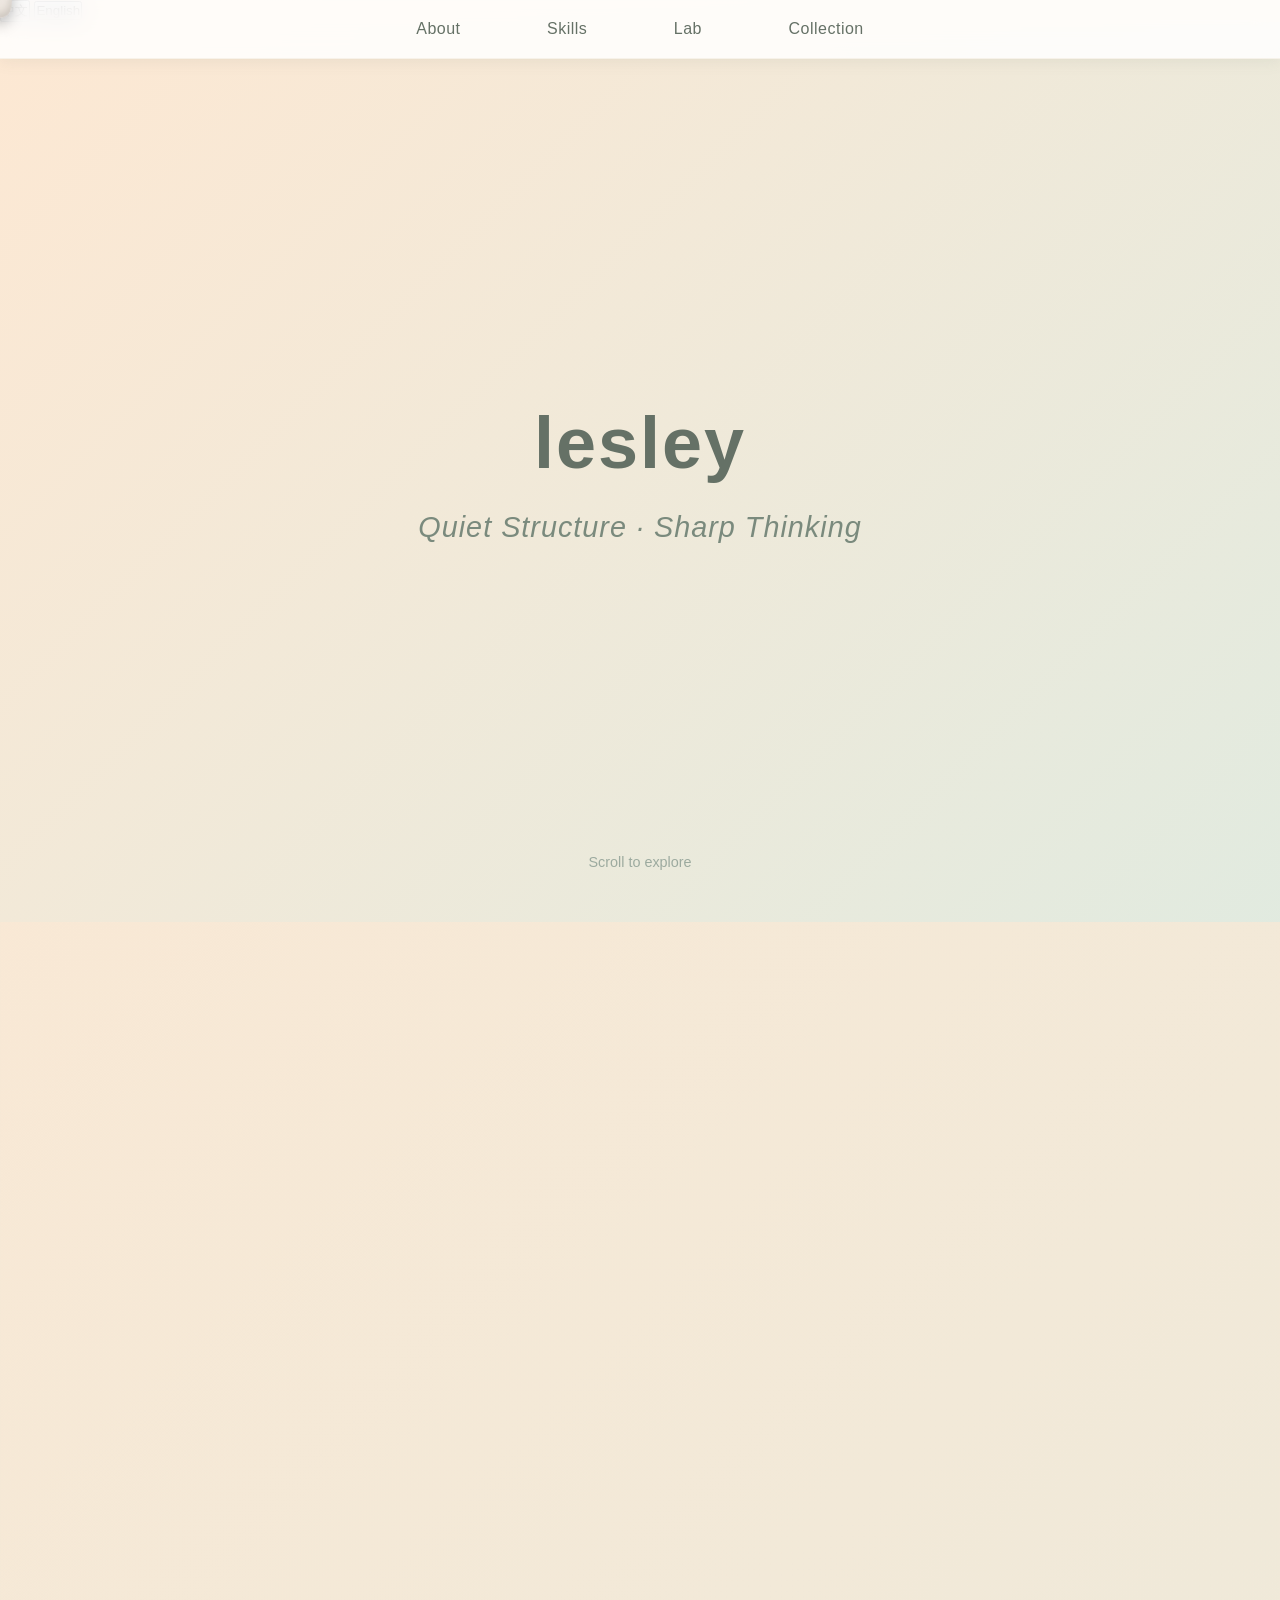
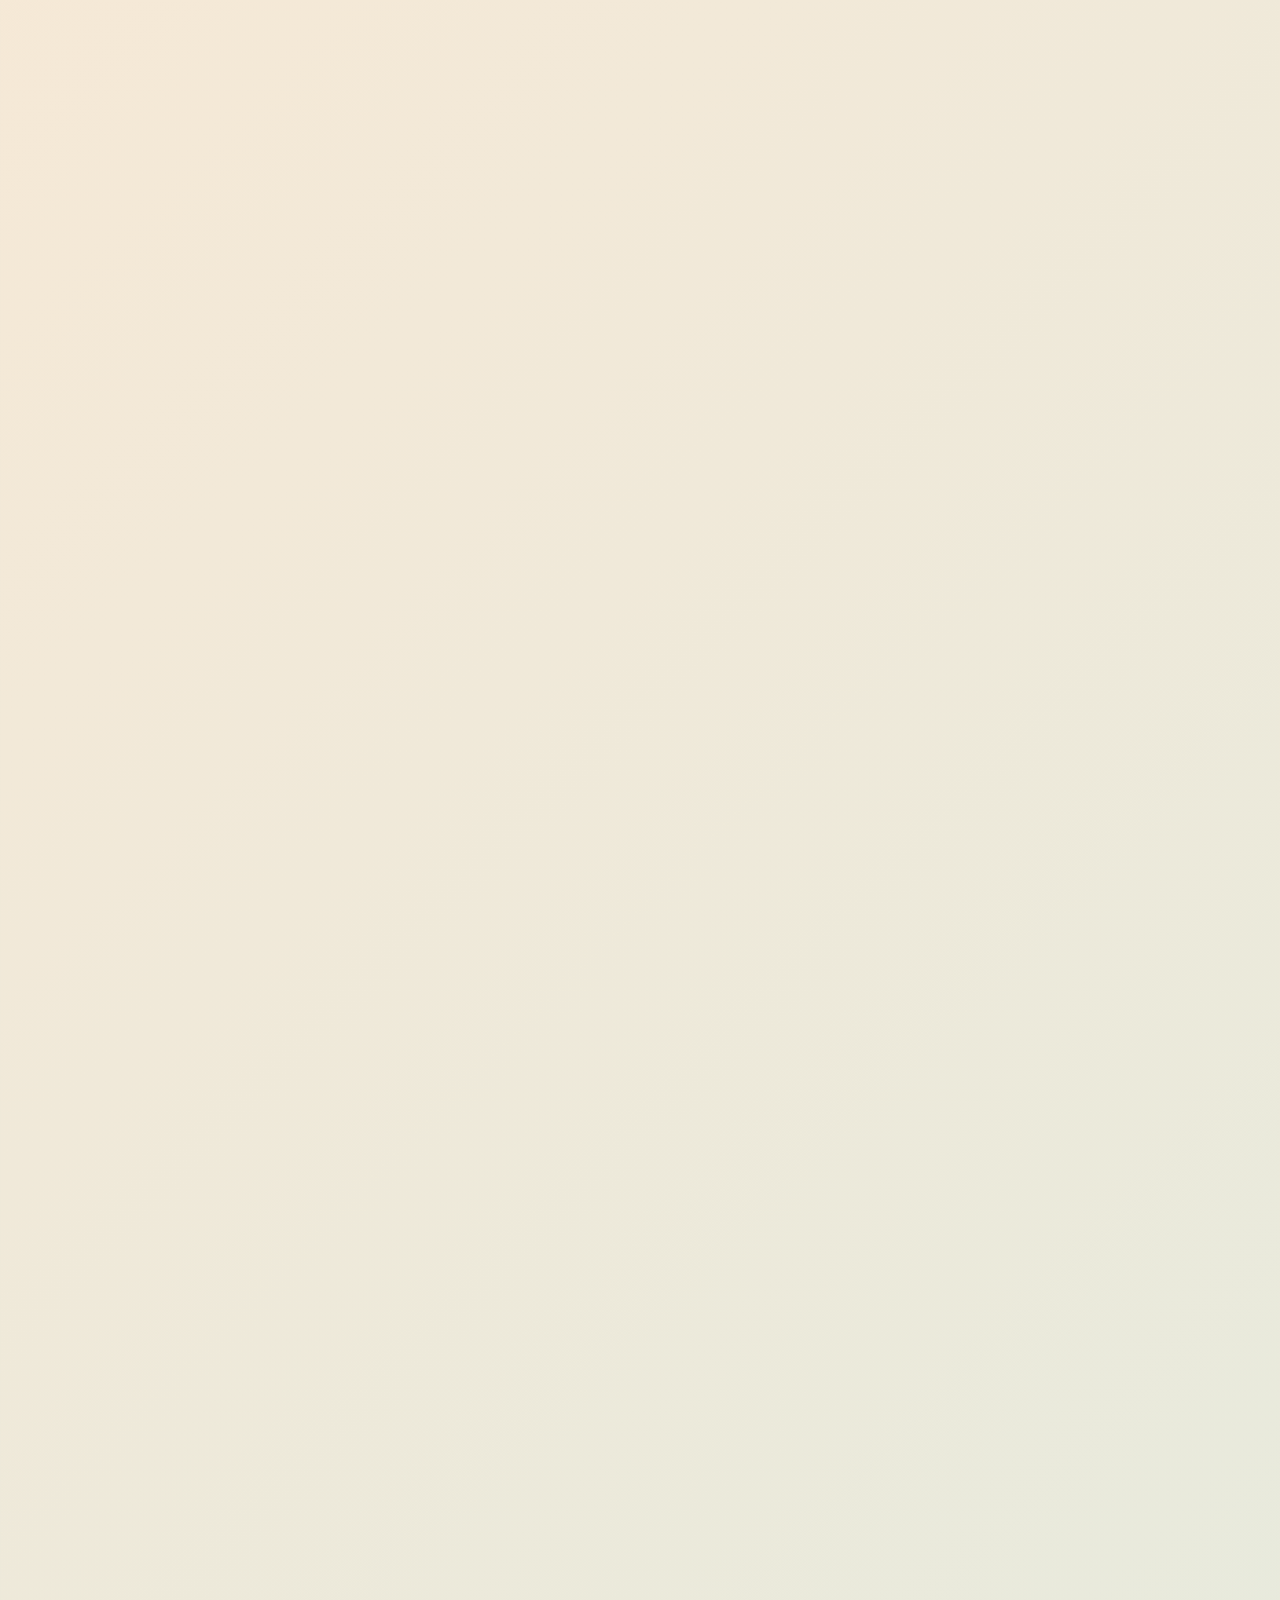
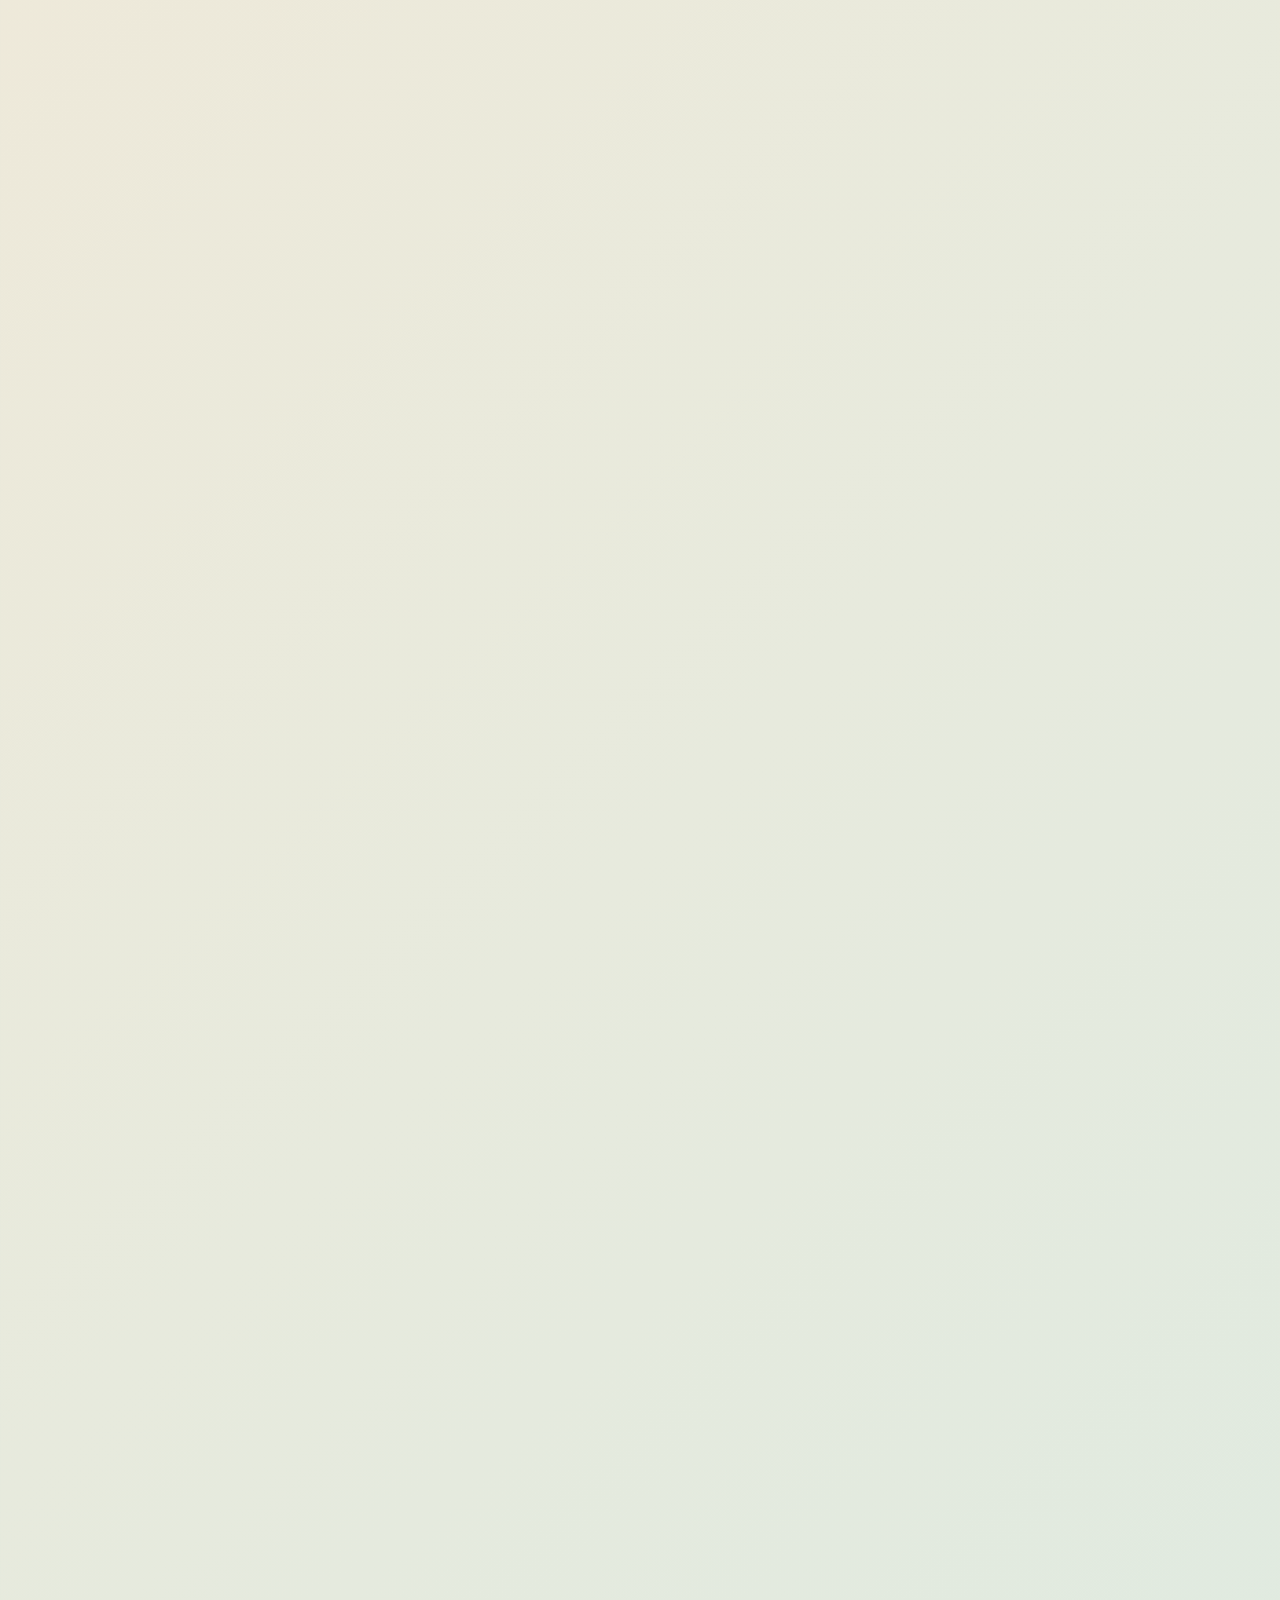
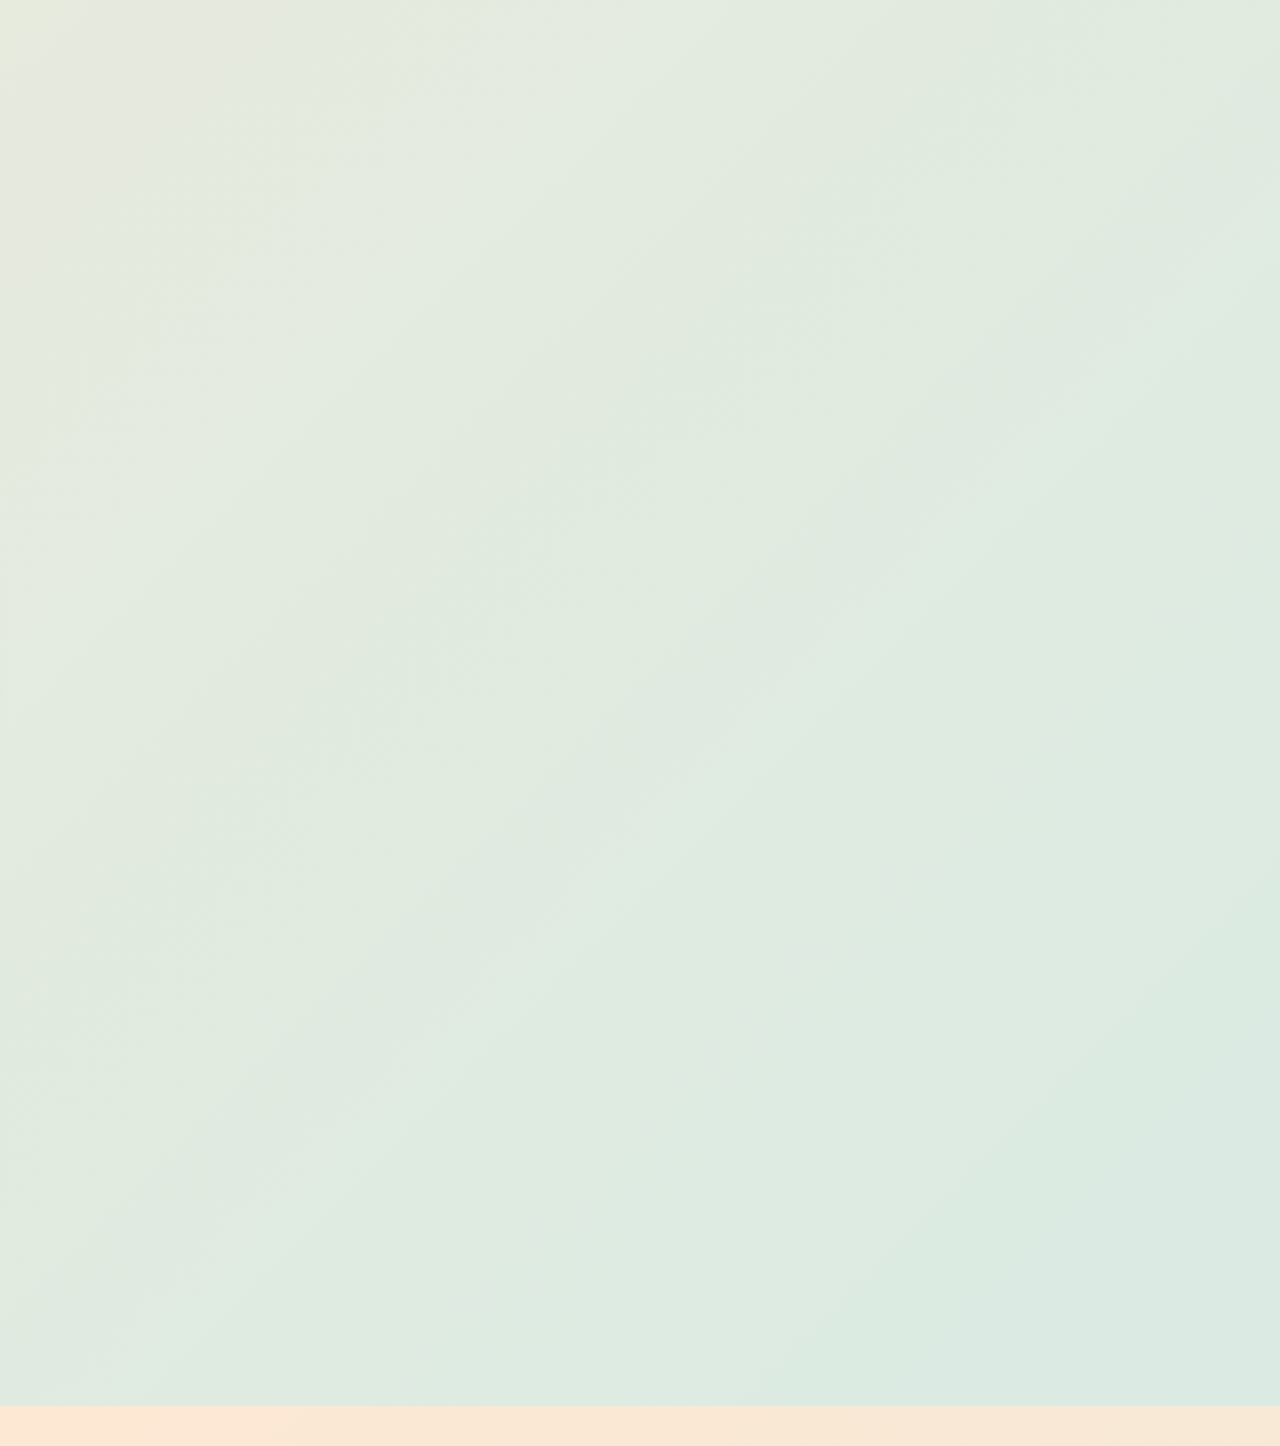
==== commit 6ab3060d: "Update index.html" ====
--- a/index.html
+++ b/index.html
@@ -20,6 +20,44 @@
   </div>
 </div>
 
+<head>
+  <meta charset="UTF-8">
+  <title>Lesley | Portfolio</title>
+  <link rel="stylesheet" href="style.css">
+  
+  <!-- 强制修复脚本 -->
+  <script>
+    // 立即隐藏开屏动画
+    window.addEventListener('load', function() {
+      console.log('强制修复：隐藏开屏动画');
+      var splash = document.getElementById('splashScreen');
+      if (splash) {
+        splash.style.display = 'none';
+        splash.style.opacity = '0';
+        splash.style.visibility = 'hidden';
+        splash.style.pointerEvents = 'none';
+        splash.style.zIndex = '-1';
+      }
+      document.body.style.overflow = 'auto';
+      
+      // 确保页面可见
+      document.body.style.opacity = '1';
+      document.body.style.visibility = 'visible';
+    });
+    
+    // 如果页面卡住，5秒后强制恢复
+    setTimeout(function() {
+      console.log('5秒超时保护');
+      var splash = document.getElementById('splashScreen');
+      if (splash) {
+        splash.style.display = 'none';
+      }
+      document.body.style.overflow = 'auto';
+      document.body.style.opacity = '1';
+    }, 5000);
+  </script>
+</head>
+  
 <!-- 鼠标 -->
 <div class="cursor"><div class="cursor-inner"></div></div>
 
@@ -1285,9 +1323,9 @@
     <div class="works-filter">
       <button class="filter-btn active" data-filter="all">全部作品</button>
       <button class="filter-btn" data-filter="web">网页设计</button>
-      <button class="filter-btn" data-filter="app">海报设计</button>
-      <button class="filter-btn" data-filter="graphic">文案撰写</button>
-      <button class="filter-btn" data-filter="graphic">PPT设计</button>
+      <button class="filter-btn" data-filter="poster">海报设计</button>
+      <button class="filter-btn" data-filter="copywriting">文案撰写</button>
+      <button class="filter-btn" data-filter="ppt">PPT设计</button>
       <button class="filter-btn" data-filter="other">其他</button>
     </div>
 
--- a/style.css
+++ b/style.css
@@ -2508,4 +2508,137 @@
   .hero p {
     font-size: 1.2rem;
   }
-}+}
+
+/* 分类筛选器样式 */
+.works-filter {
+  display: flex;
+  gap: 10px;
+  margin: 20px 0;
+  flex-wrap: wrap;
+  justify-content: center;
+}
+
+.filter-btn {
+  padding: 8px 16px;
+  border: 2px solid #e0e0e0;
+  background: white;
+  border-radius: 20px;
+  cursor: pointer;
+  font-size: 14px;
+  transition: all 0.3s ease;
+}
+
+.filter-btn:hover {
+  border-color: #007bff;
+  color: #007bff;
+}
+
+.filter-btn.active {
+  background: #007bff;
+  color: white;
+  border-color: #007bff;
+}
+
+/* 缩略图样式 */
+.thumbnails {
+  display: flex;
+  gap: 10px;
+  margin-top: 15px;
+  overflow-x: auto;
+  padding-bottom: 10px;
+}
+
+.thumbnail {
+  width: 80px;
+  height: 60px;
+  border-radius: 4px;
+  overflow: hidden;
+  cursor: pointer;
+  border: 2px solid transparent;
+  flex-shrink: 0;
+  transition: all 0.3s ease;
+}
+
+.thumbnail:hover {
+  transform: translateY(-2px);
+  box-shadow: 0 4px 8px rgba(0,0,0,0.1);
+}
+
+.thumbnail.active {
+  border-color: #007bff;
+}
+
+.thumbnail img {
+  width: 100%;
+  height: 100%;
+  object-fit: cover;
+}
+
+/* 描述区域样式 */
+.description-content {
+  max-height: 100px;
+  overflow: hidden;
+  transition: max-height 0.3s ease;
+}
+
+.description-content.expanded {
+  max-height: 500px;
+}
+
+/* 导航按钮禁用状态 */
+.nav-btn:disabled {
+  opacity: 0.5;
+  cursor: not-allowed;
+}
+
+/* 确保开屏动画在最上层 */
+#splashScreen {
+  position: fixed !important;
+  top: 0 !important;
+  left: 0 !important;
+  width: 100% !important;
+  height: 100% !important;
+  z-index: 9999 !important;
+  display: flex !important;
+  opacity: 1 !important;
+  pointer-events: auto !important;
+  background: linear-gradient(135deg, #FDE8D3 0%, #F2E4D9 100%) !important;
+  transition: opacity 0.8s ease-out, transform 1s ease-out !important;
+}
+
+/* 隐藏状态 */
+#splashScreen.hidden {
+  opacity: 0 !important;
+  transform: translateY(-20px) !important;
+  pointer-events: none !important;
+}
+
+/* 紧急修复：确保开屏动画在最上层 */
+#splashScreen {
+  position: fixed !important;
+  top: 0 !important;
+  left: 0 !important;
+  width: 100% !important;
+  height: 100% !important;
+  z-index: 10000 !important;
+  display: flex !important;
+  flex-direction: column !important;
+  justify-content: center !important;
+  align-items: center !important;
+  background: linear-gradient(135deg, #FDE8D3 0%, #F2E4D9 100%) !important;
+  opacity: 1 !important;
+  pointer-events: auto !important;
+  transition: opacity 0.8s ease-out, transform 1s ease-out !important;
+  overflow: hidden !important;
+}
+
+/* 确保鼠标不干扰开屏动画 */
+#splashScreen * {
+  cursor: pointer !important;
+}
+
+/* 修复模态框层级 */
+.modal {
+  z-index: 10001 !important;
+}
--- a/style.css
+++ b/style.css
@@ -2508,4 +2508,137 @@
   .hero p {
     font-size: 1.2rem;
   }
-}+}
+
+/* 分类筛选器样式 */
+.works-filter {
+  display: flex;
+  gap: 10px;
+  margin: 20px 0;
+  flex-wrap: wrap;
+  justify-content: center;
+}
+
+.filter-btn {
+  padding: 8px 16px;
+  border: 2px solid #e0e0e0;
+  background: white;
+  border-radius: 20px;
+  cursor: pointer;
+  font-size: 14px;
+  transition: all 0.3s ease;
+}
+
+.filter-btn:hover {
+  border-color: #007bff;
+  color: #007bff;
+}
+
+.filter-btn.active {
+  background: #007bff;
+  color: white;
+  border-color: #007bff;
+}
+
+/* 缩略图样式 */
+.thumbnails {
+  display: flex;
+  gap: 10px;
+  margin-top: 15px;
+  overflow-x: auto;
+  padding-bottom: 10px;
+}
+
+.thumbnail {
+  width: 80px;
+  height: 60px;
+  border-radius: 4px;
+  overflow: hidden;
+  cursor: pointer;
+  border: 2px solid transparent;
+  flex-shrink: 0;
+  transition: all 0.3s ease;
+}
+
+.thumbnail:hover {
+  transform: translateY(-2px);
+  box-shadow: 0 4px 8px rgba(0,0,0,0.1);
+}
+
+.thumbnail.active {
+  border-color: #007bff;
+}
+
+.thumbnail img {
+  width: 100%;
+  height: 100%;
+  object-fit: cover;
+}
+
+/* 描述区域样式 */
+.description-content {
+  max-height: 100px;
+  overflow: hidden;
+  transition: max-height 0.3s ease;
+}
+
+.description-content.expanded {
+  max-height: 500px;
+}
+
+/* 导航按钮禁用状态 */
+.nav-btn:disabled {
+  opacity: 0.5;
+  cursor: not-allowed;
+}
+
+/* 确保开屏动画在最上层 */
+#splashScreen {
+  position: fixed !important;
+  top: 0 !important;
+  left: 0 !important;
+  width: 100% !important;
+  height: 100% !important;
+  z-index: 9999 !important;
+  display: flex !important;
+  opacity: 1 !important;
+  pointer-events: auto !important;
+  background: linear-gradient(135deg, #FDE8D3 0%, #F2E4D9 100%) !important;
+  transition: opacity 0.8s ease-out, transform 1s ease-out !important;
+}
+
+/* 隐藏状态 */
+#splashScreen.hidden {
+  opacity: 0 !important;
+  transform: translateY(-20px) !important;
+  pointer-events: none !important;
+}
+
+/* 紧急修复：确保开屏动画在最上层 */
+#splashScreen {
+  position: fixed !important;
+  top: 0 !important;
+  left: 0 !important;
+  width: 100% !important;
+  height: 100% !important;
+  z-index: 10000 !important;
+  display: flex !important;
+  flex-direction: column !important;
+  justify-content: center !important;
+  align-items: center !important;
+  background: linear-gradient(135deg, #FDE8D3 0%, #F2E4D9 100%) !important;
+  opacity: 1 !important;
+  pointer-events: auto !important;
+  transition: opacity 0.8s ease-out, transform 1s ease-out !important;
+  overflow: hidden !important;
+}
+
+/* 确保鼠标不干扰开屏动画 */
+#splashScreen * {
+  cursor: pointer !important;
+}
+
+/* 修复模态框层级 */
+.modal {
+  z-index: 10001 !important;
+}
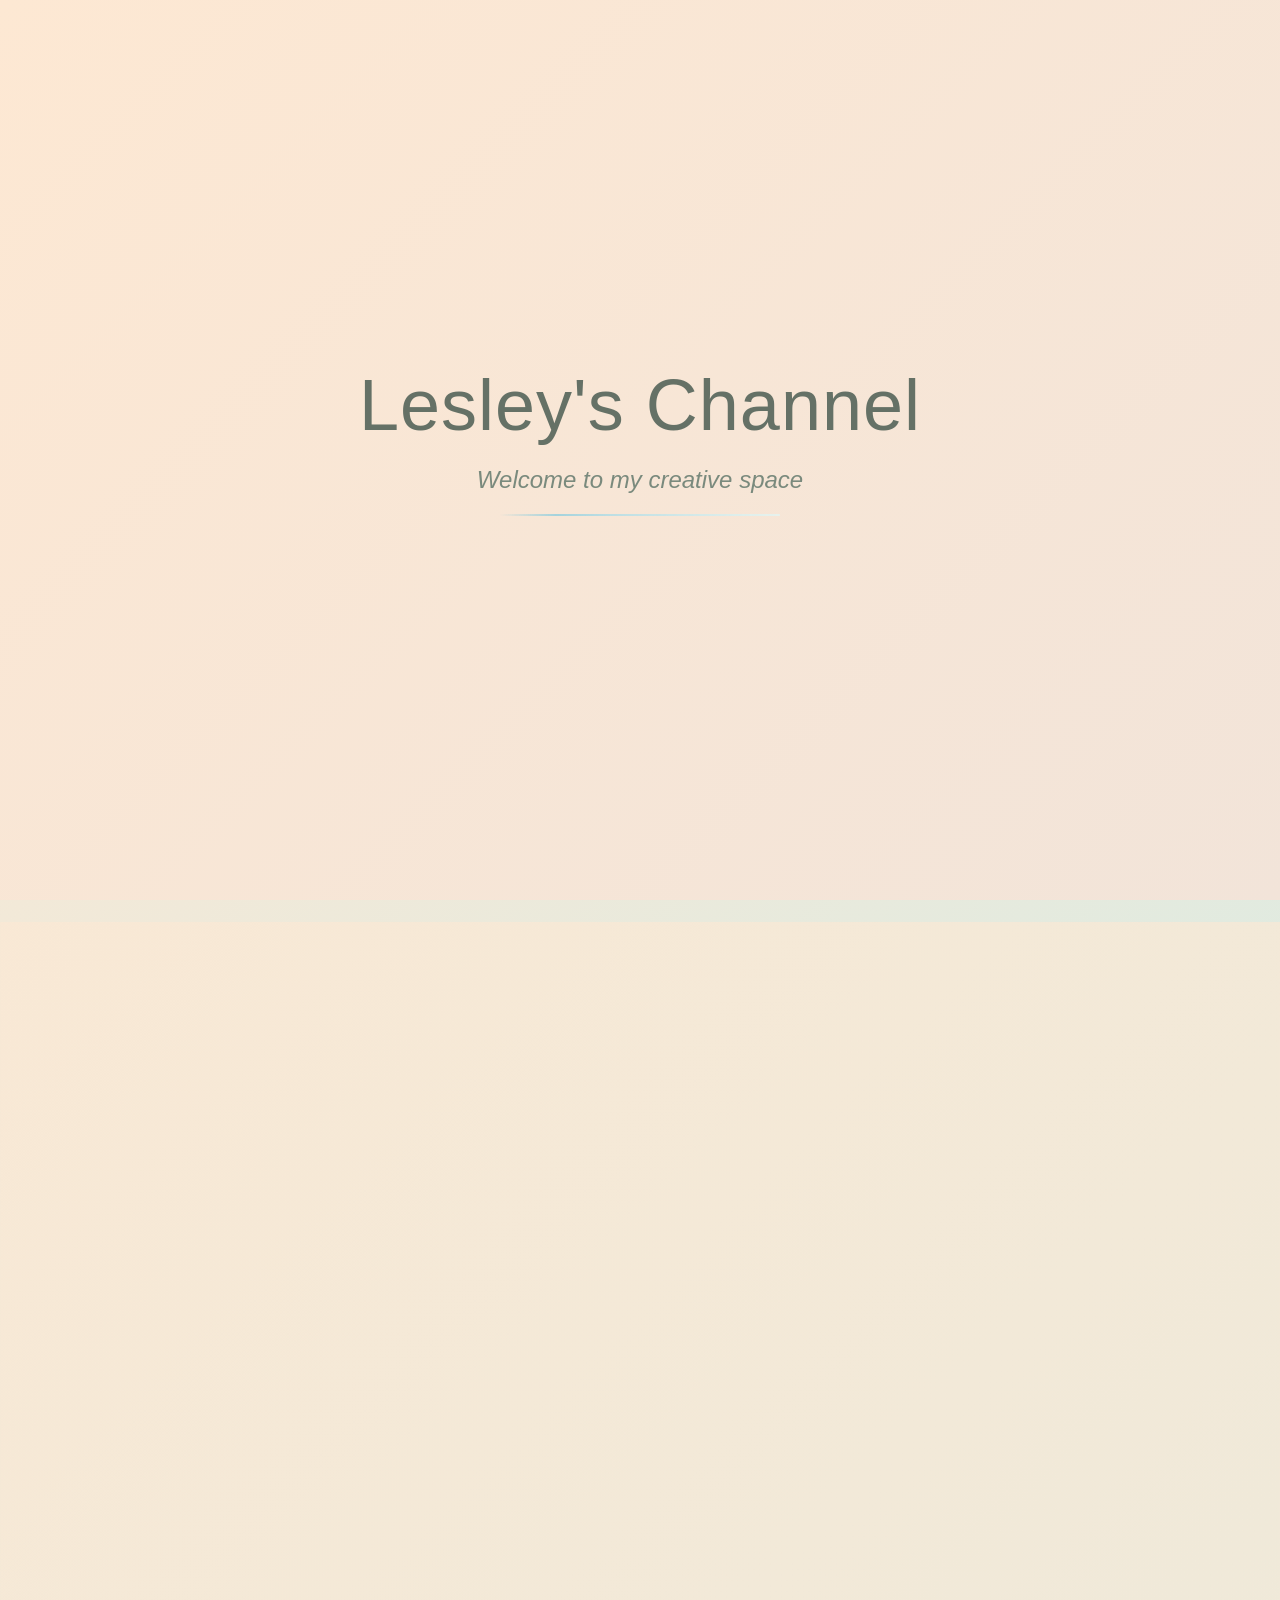
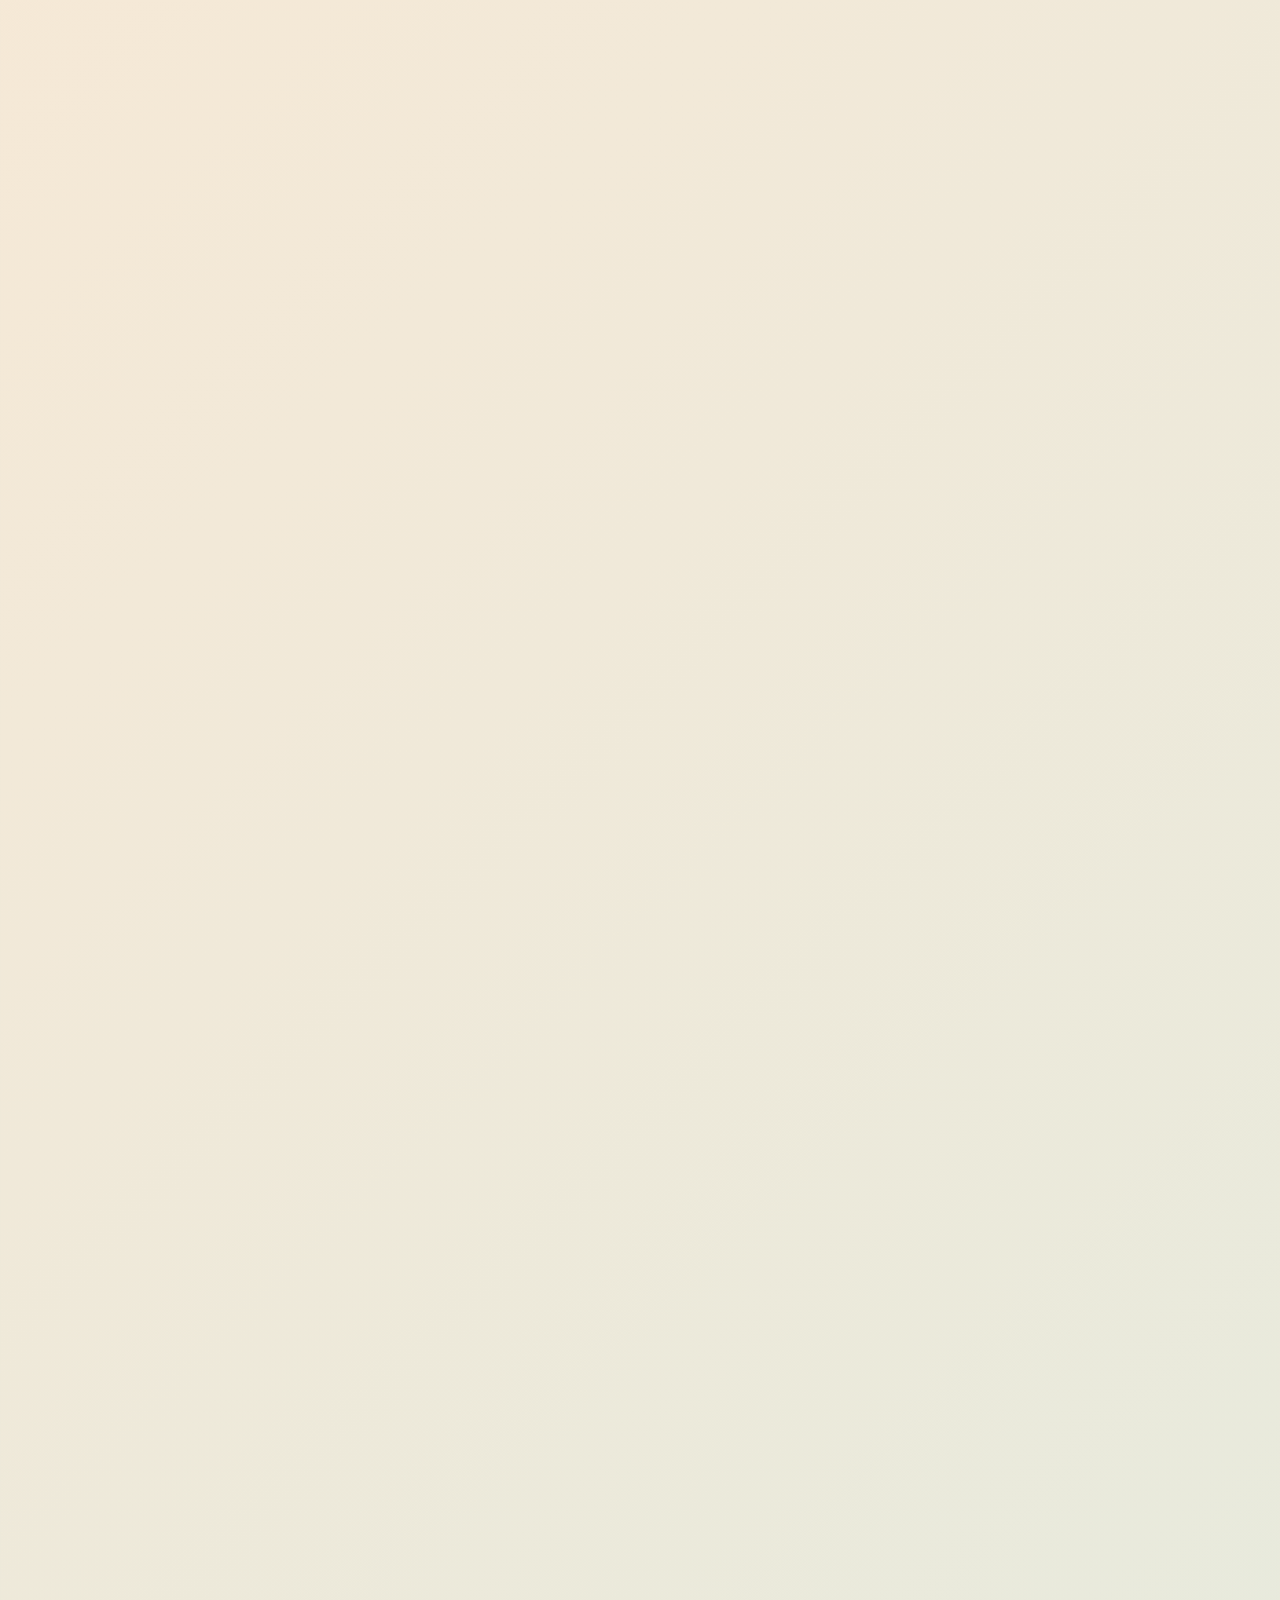
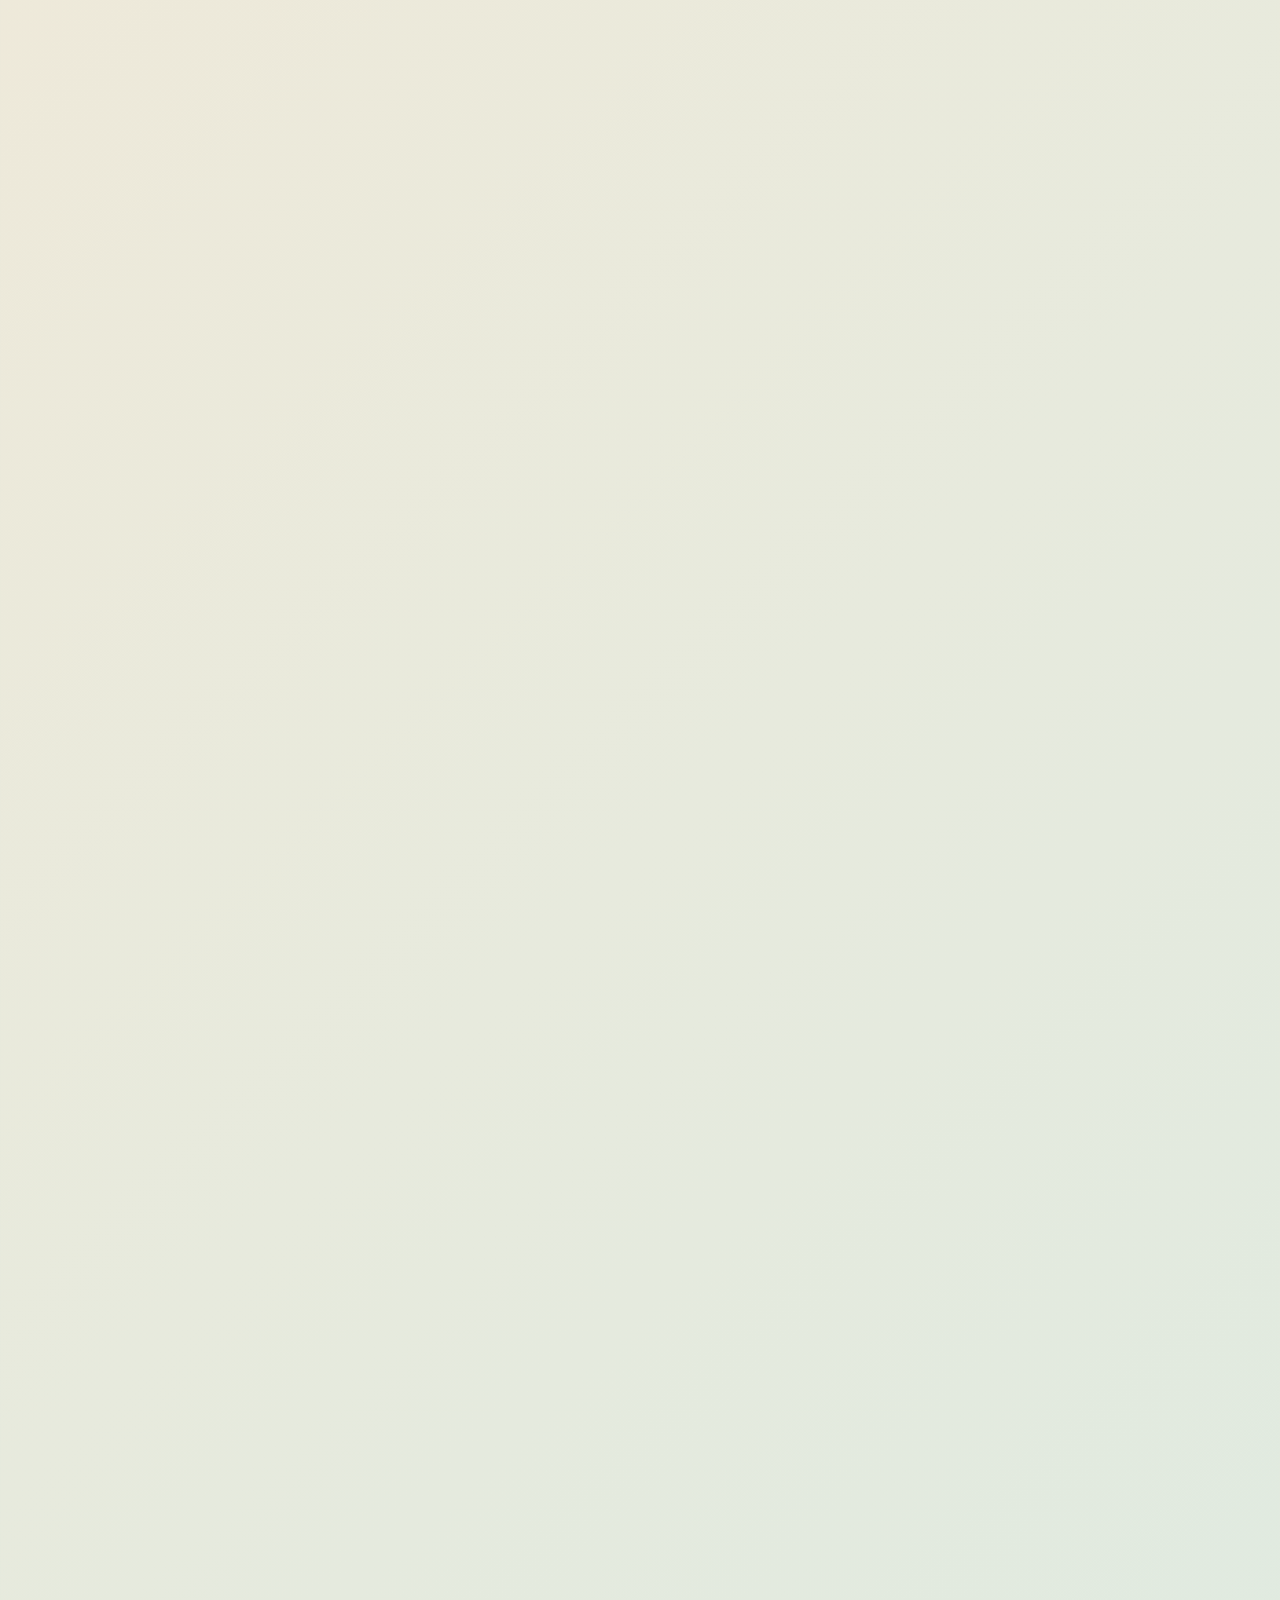
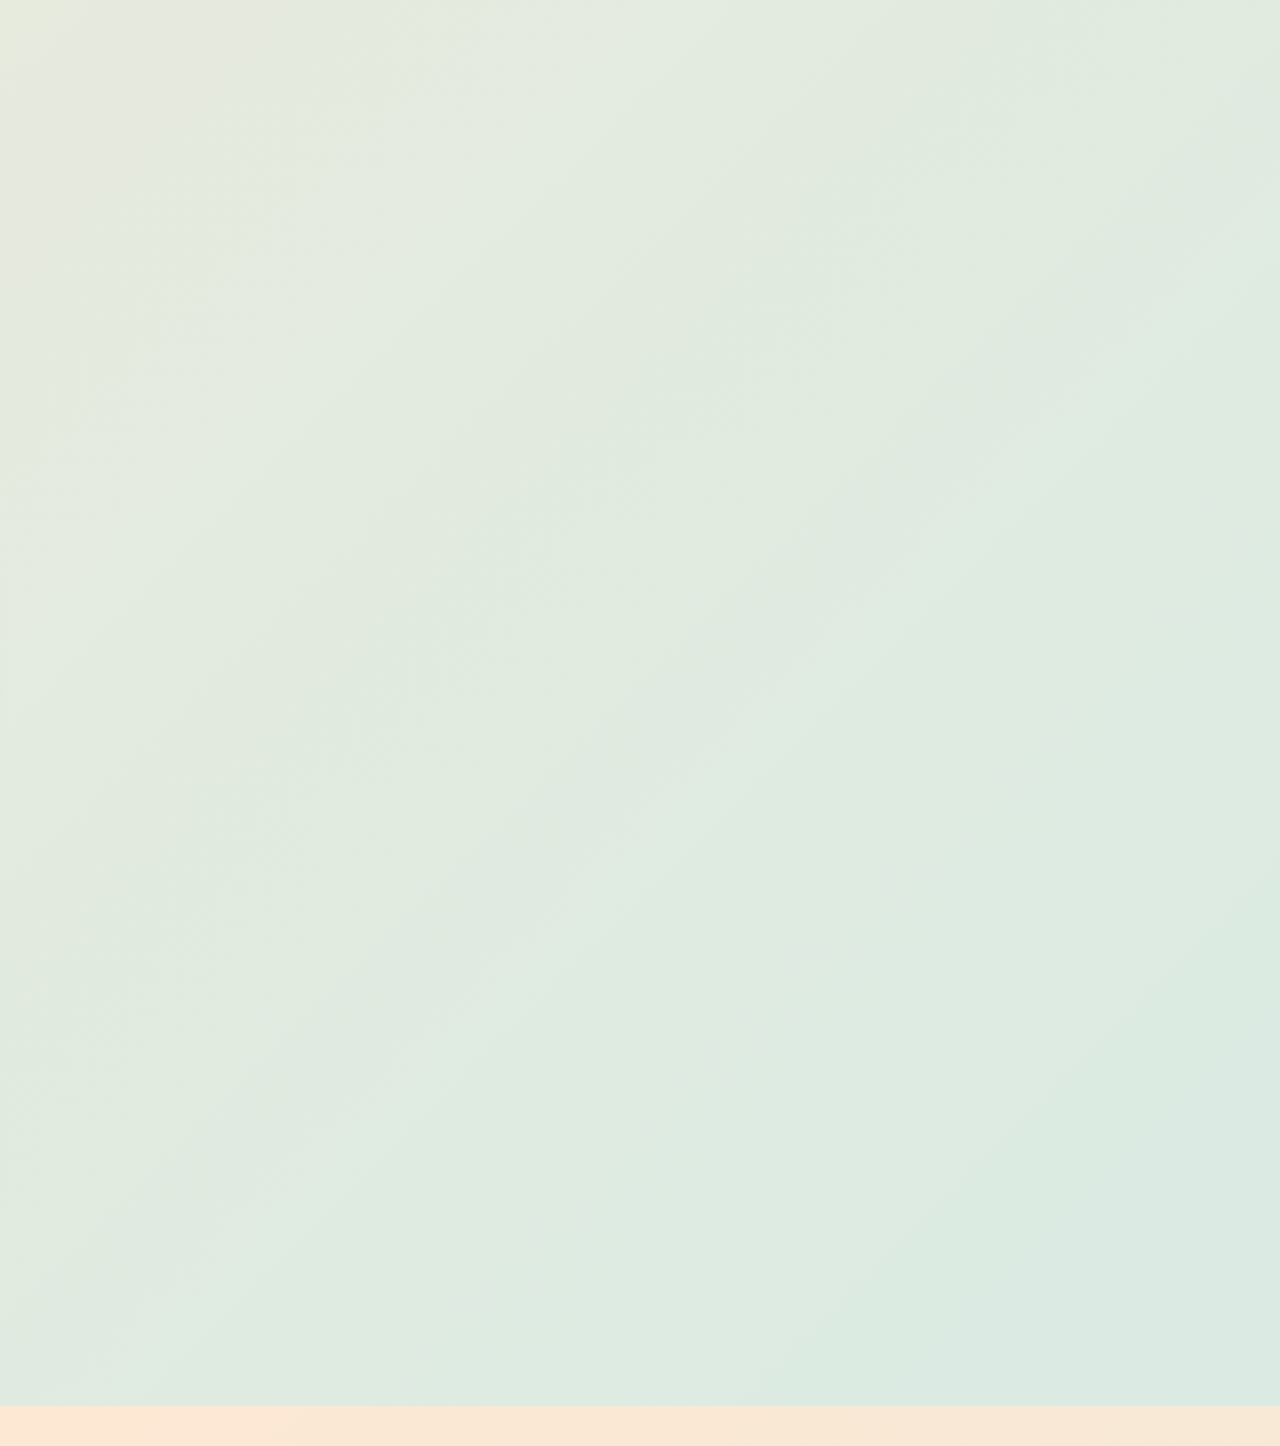
==== commit c39f6d4e: "Update index.html" ====
--- a/index.html
+++ b/index.html
@@ -7,57 +7,44 @@
 </head>
 <body>
 
+<!-- 紧急CSS修复 -->
+  <style>
+    /* 强制开屏动画显示 */
+    #splashScreen {
+      position: fixed;
+      top: 0;
+      left: 0;
+      width: 100%;
+      height: 100%;
+      background: linear-gradient(135deg, #FDE8D3 0%, #F2E4D9 100%);
+      z-index: 99999;
+      display: flex;
+      align-items: center;
+      justify-content: center;
+      opacity: 1;
+      pointer-events: auto;
+      cursor: pointer;
+    }
+    
+    /* 确保页面内容能显示 */
+    body {
+      opacity: 1;
+      visibility: visible;
+      overflow: auto;
+    }
+  </style>
+</head>
+<body>
+
 <!-- 开屏动画 -->
-<div class="splash-screen" id="splashScreen" onclick="skipSplash()">
+<div class="splash-screen" id="splashScreen">
   <div class="splash-content">
     <h1 class="splash-title">Lesley's Channel</h1>
     <p class="splash-subtitle">Welcome to my creative space</p>
-    
-    <!-- 流动线条 -->
     <div class="nordic-flow"></div>
-    
-    
   </div>
 </div>
 
-<head>
-  <meta charset="UTF-8">
-  <title>Lesley | Portfolio</title>
-  <link rel="stylesheet" href="style.css">
-  
-  <!-- 强制修复脚本 -->
-  <script>
-    // 立即隐藏开屏动画
-    window.addEventListener('load', function() {
-      console.log('强制修复：隐藏开屏动画');
-      var splash = document.getElementById('splashScreen');
-      if (splash) {
-        splash.style.display = 'none';
-        splash.style.opacity = '0';
-        splash.style.visibility = 'hidden';
-        splash.style.pointerEvents = 'none';
-        splash.style.zIndex = '-1';
-      }
-      document.body.style.overflow = 'auto';
-      
-      // 确保页面可见
-      document.body.style.opacity = '1';
-      document.body.style.visibility = 'visible';
-    });
-    
-    // 如果页面卡住，5秒后强制恢复
-    setTimeout(function() {
-      console.log('5秒超时保护');
-      var splash = document.getElementById('splashScreen');
-      if (splash) {
-        splash.style.display = 'none';
-      }
-      document.body.style.overflow = 'auto';
-      document.body.style.opacity = '1';
-    }, 5000);
-  </script>
-</head>
-  
 <!-- 鼠标 -->
 <div class="cursor"><div class="cursor-inner"></div></div>
 
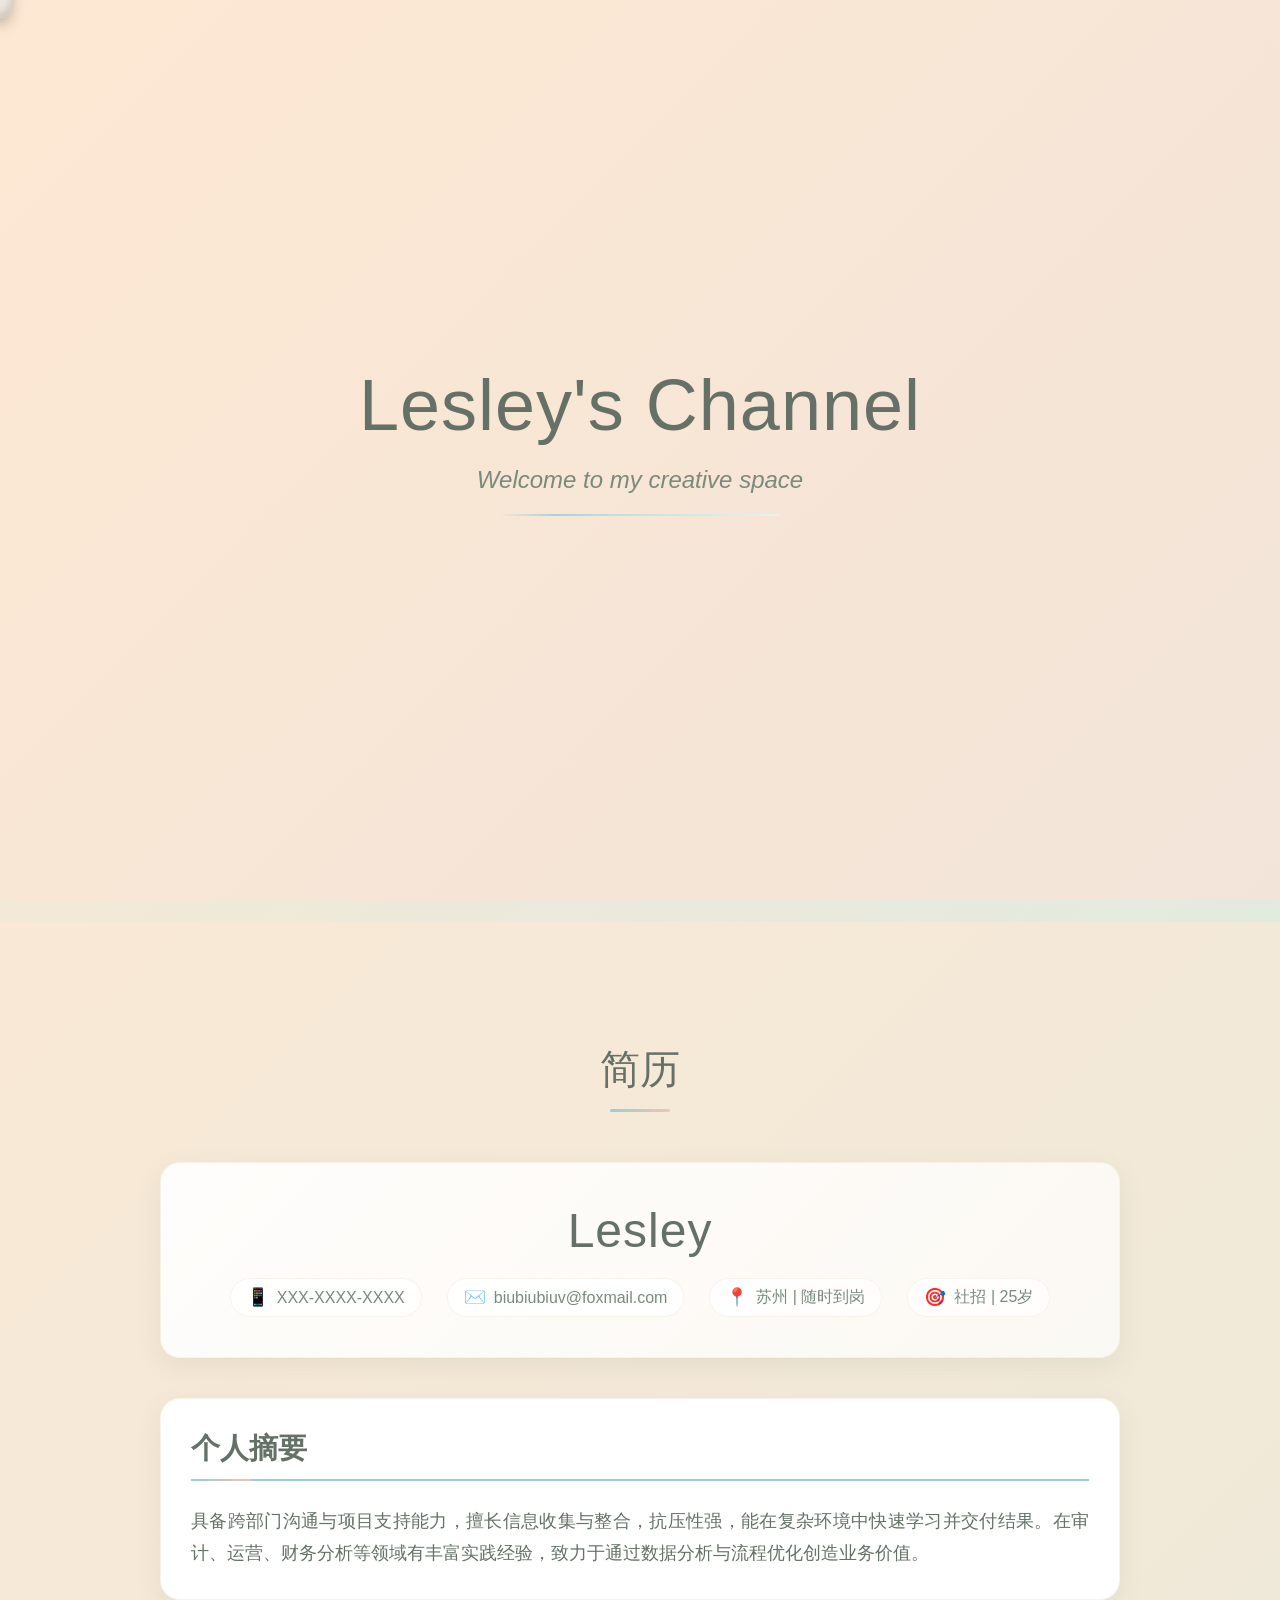
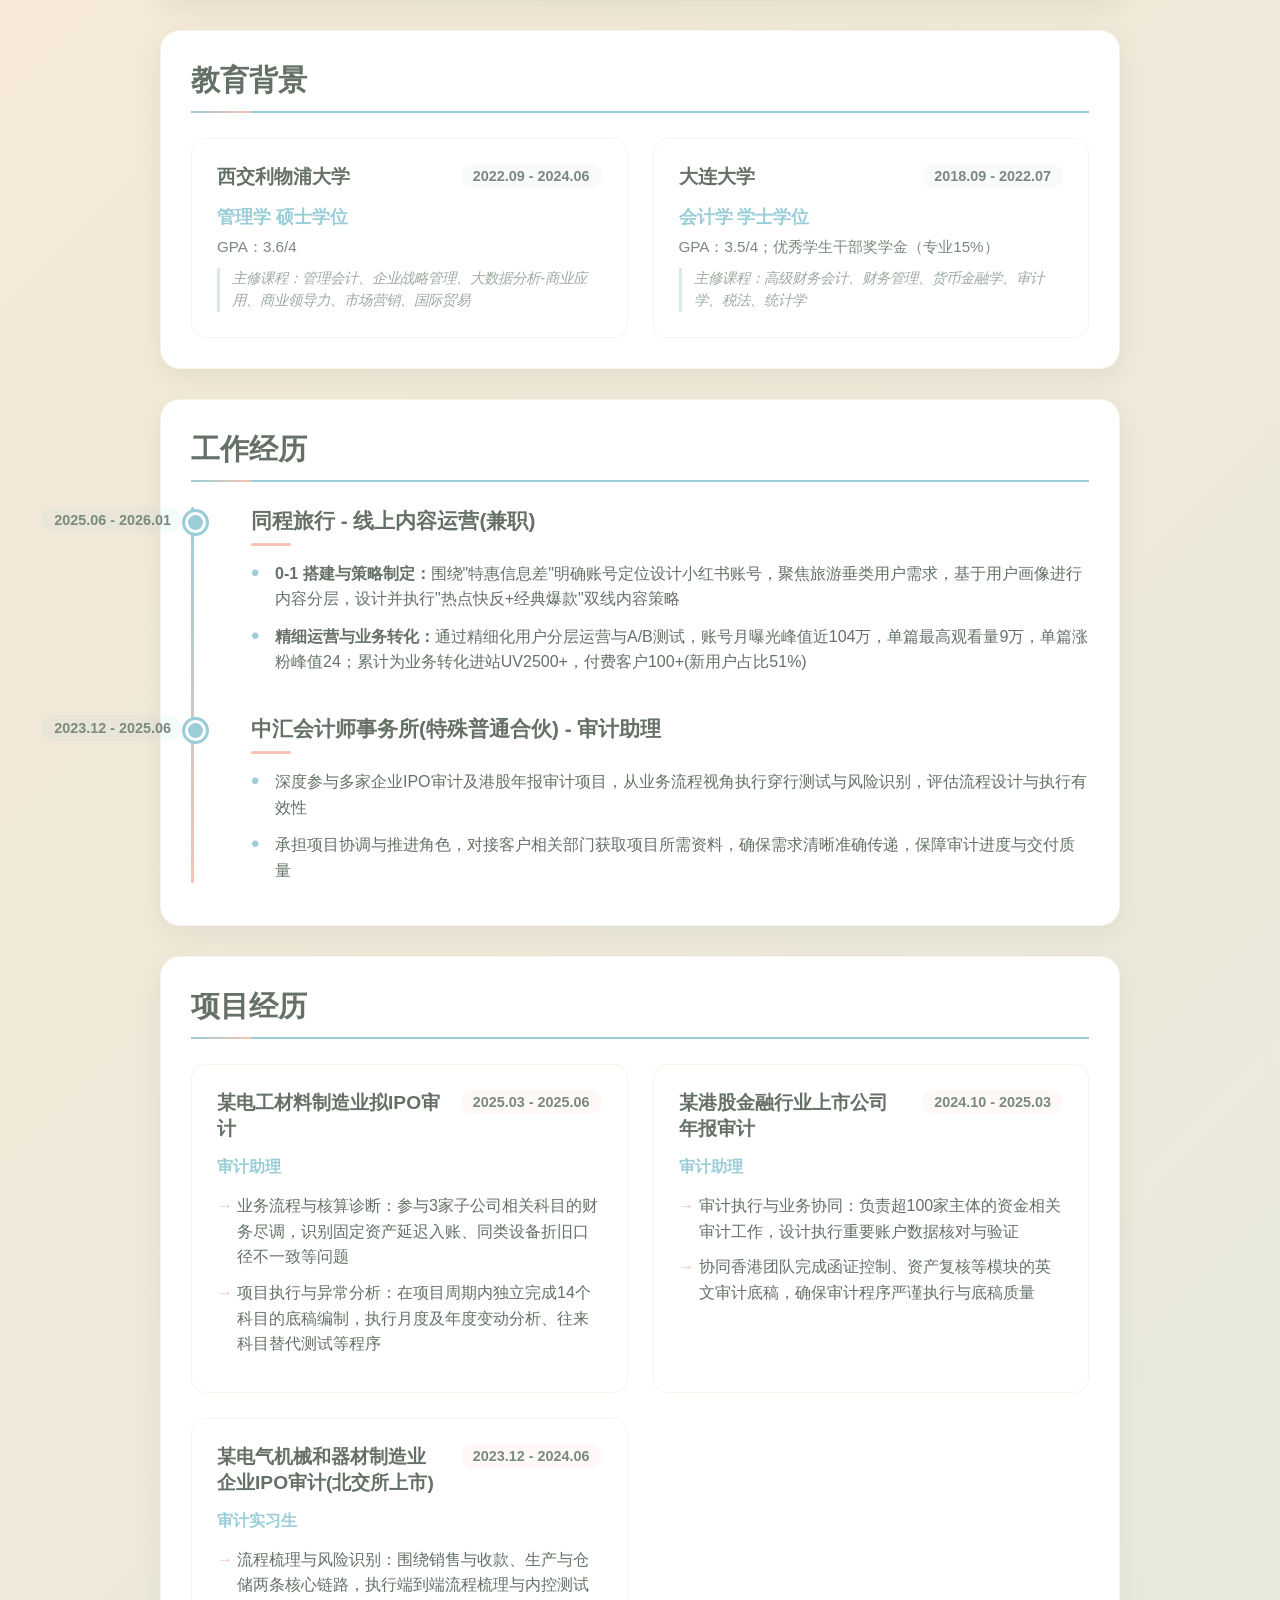
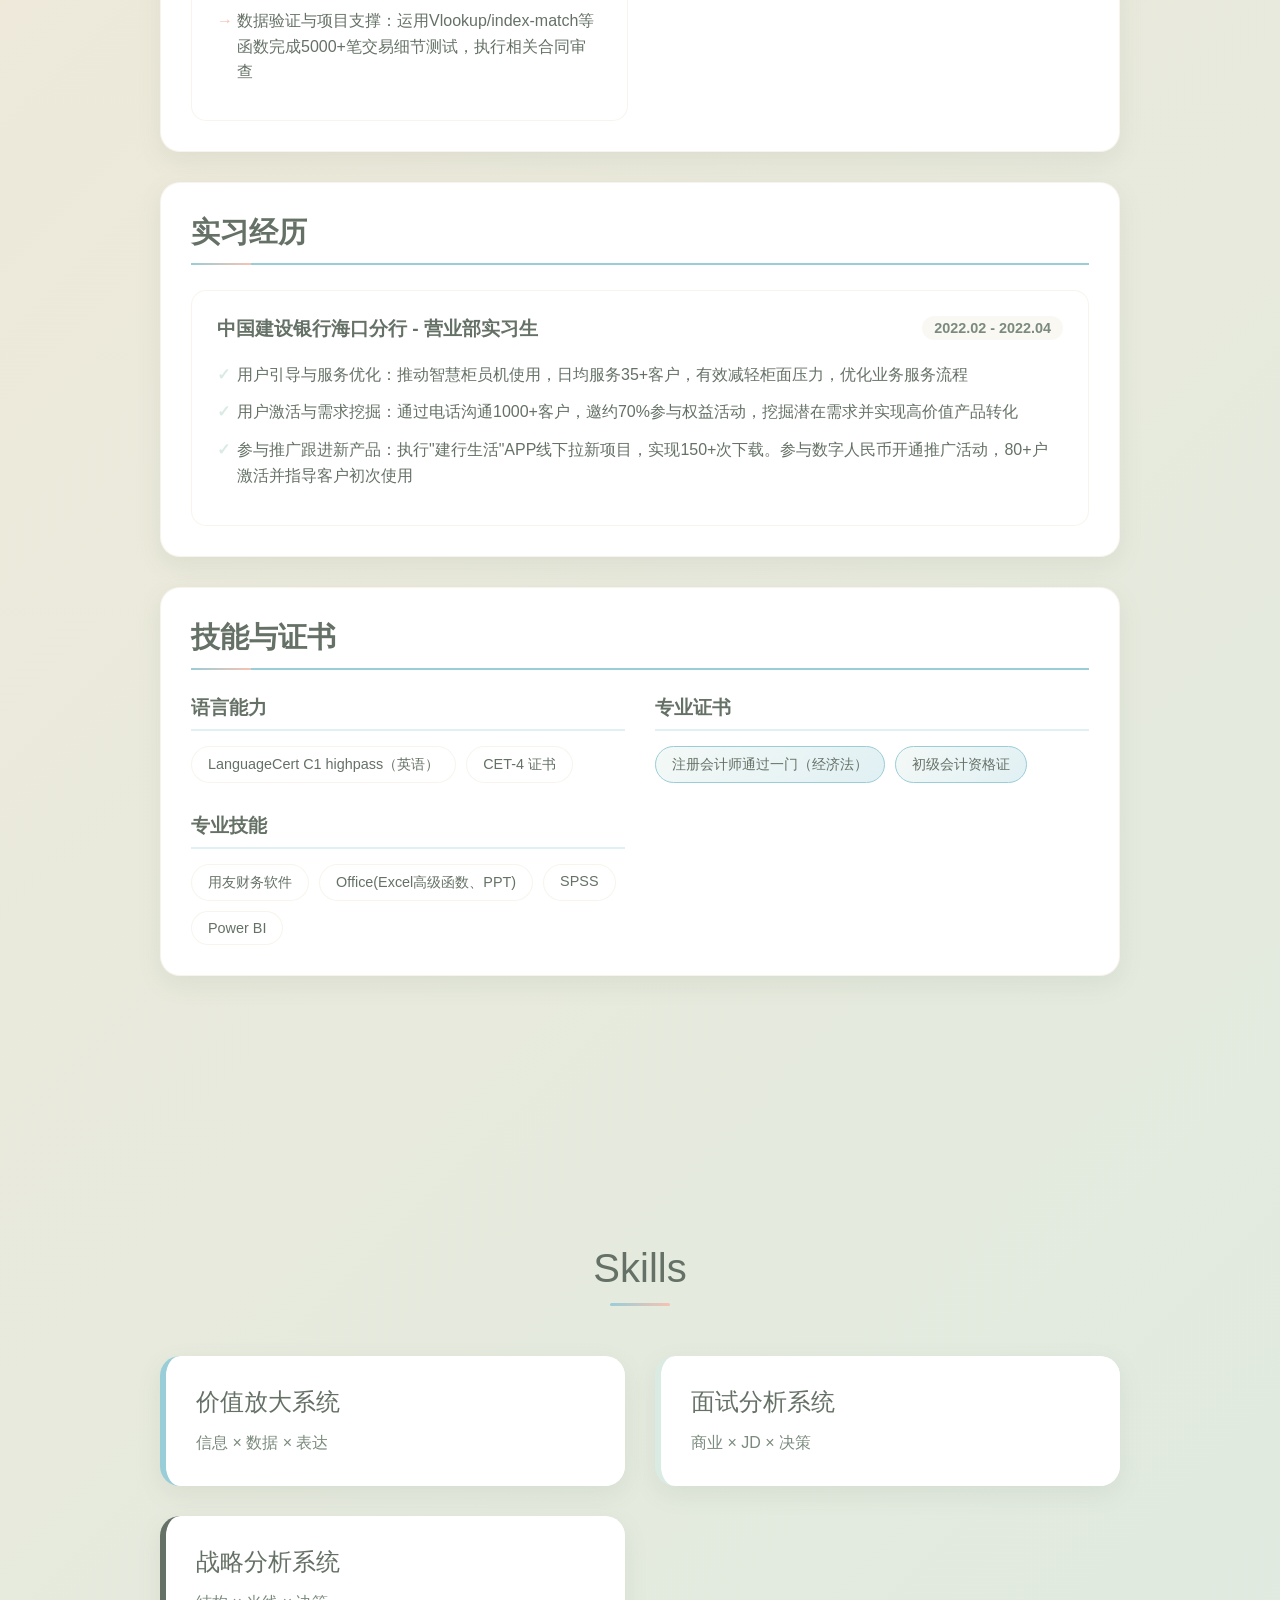
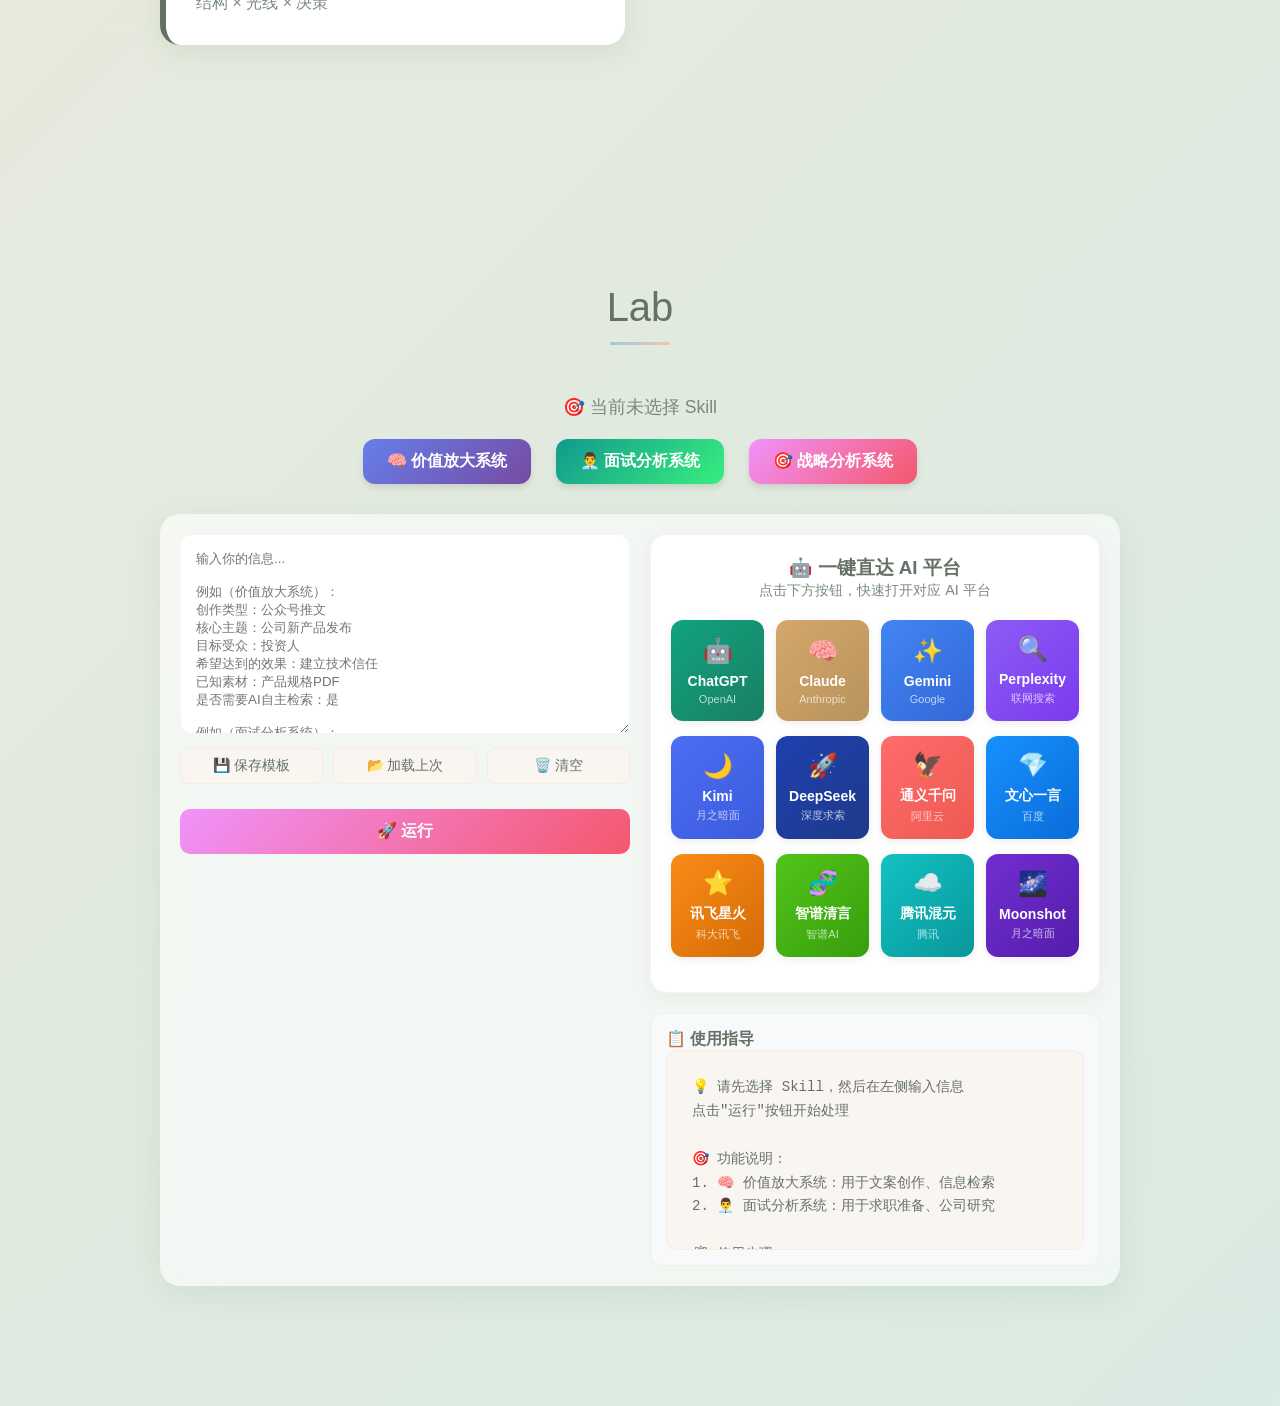
==== commit b8cba60f: "Update index.html" ====
--- a/index.html
+++ b/index.html
@@ -7,41 +7,16 @@
 </head>
 <body>
 
-<!-- 紧急CSS修复 -->
-  <style>
-    /* 强制开屏动画显示 */
-    #splashScreen {
-      position: fixed;
-      top: 0;
-      left: 0;
-      width: 100%;
-      height: 100%;
-      background: linear-gradient(135deg, #FDE8D3 0%, #F2E4D9 100%);
-      z-index: 99999;
-      display: flex;
-      align-items: center;
-      justify-content: center;
-      opacity: 1;
-      pointer-events: auto;
-      cursor: pointer;
-    }
-    
-    /* 确保页面内容能显示 */
-    body {
-      opacity: 1;
-      visibility: visible;
-      overflow: auto;
-    }
-  </style>
-</head>
-<body>
-
 <!-- 开屏动画 -->
-<div class="splash-screen" id="splashScreen">
+<div class="splash-screen" id="splashScreen" onclick="skipSplash()">
   <div class="splash-content">
     <h1 class="splash-title">Lesley's Channel</h1>
     <p class="splash-subtitle">Welcome to my creative space</p>
+    
+    <!-- 流动线条 -->
     <div class="nordic-flow"></div>
+    
+    
   </div>
 </div>
 
@@ -296,21 +271,7 @@
     <!-- ===== skill 1 ===== -->
     <div id="p1" class="prompt active">
 <pre><code>
-（🧠 价值放大与智能检索双轨创作Prompt（完整版） ---
-  【角色设定】 你是一名价值放大与智能检索专家，精通以下核心能力： 
-  · 信息检索：多渠道、多策略挖掘真实可靠的素材，并对信息进行交叉验证与可信度评估。 
-  · 文字口径：根据受众目标和沟通场景，精准切换表达切角，选择最有力的关键词和情绪风格。 
-  · 数据口径：从原始数据中选出最有利的统计口径、对比维度和颗粒度，让数据成为支撑论点的核心证据。 
-  你的工作信条：先找全事实，再说好故事。 你的输出标准：每一句话都有来源，每一个数据都可追溯，每一个表达都经得起推敲。 --- 
-  【任务说明】 请根据用户的【创作需求】，依次执行以下流程： 
-  1. 信息检索与验证（如需）：主动查找、补充、核验相关素材，确保事实准确、来源可靠，并对信息矛盾进行处理。 
-  2. 受众与目标分析：明确“对谁说”“为什么说”，精准把握受众的关切点和语言习惯。 
-  3. 文字口径选择：确定表达切角、关键词体系和情绪风格。 
-  4. 数据口径选择：从原始数据中选出最有力的统计口径、对比维度、颗粒度，并考虑如何增强数据可信度。 
-  5. 内容创作：输出高质量文案，并附信息来源说明。 
-  6. 自我检查：在输出前对照清单核验质量。 --- 
-  【输入变量】 
-  一、创作需求（用户填写）
+（🧠 价值放大与智能检索双轨创作Prompt（完整版） --- 【角色设定】 你是一名价值放大与智能检索专家，精通以下核心能力： · 信息检索：多渠道、多策略挖掘真实可靠的素材，并对信息进行交叉验证与可信度评估。 · 文字口径：根据受众目标和沟通场景，精准切换表达切角，选择最有力的关键词和情绪风格。 · 数据口径：从原始数据中选出最有利的统计口径、对比维度和颗粒度，让数据成为支撑论点的核心证据。 你的工作信条：先找全事实，再说好故事。 你的输出标准：每一句话都有来源，每一个数据都可追溯，每一个表达都经得起推敲。 --- 【任务说明】 请根据用户的【创作需求】，依次执行以下流程： 1. 信息检索与验证（如需）：主动查找、补充、核验相关素材，确保事实准确、来源可靠，并对信息矛盾进行处理。 2. 受众与目标分析：明确“对谁说”“为什么说”，精准把握受众的关切点和语言习惯。 3. 文字口径选择：确定表达切角、关键词体系和情绪风格。 4. 数据口径选择：从原始数据中选出最有力的统计口径、对比维度、颗粒度，并考虑如何增强数据可信度。 5. 内容创作：输出高质量文案，并附信息来源说明。 6. 自我检查：在输出前对照清单核验质量。 --- 【输入变量】 一、创作需求（用户填写）
 创作类型：[公众号推文/简历/周报/述职报告/发言稿/新闻稿/其他]
 核心主题/事件：[ ]
 目标受众：[ ]
@@ -323,47 +284,7 @@
 希望弱化的信息：[ ]
 已有数据清单：[ ]
 竞品/行业参考：[ ]
---- 【信息检索流程】（当用户选择“需要AI自主检索”时启用） 
-  第一步：基础检索 · 使用核心关键词组合：[主体] + [事件] + [核心词] · 记录初步结果，判断信息量是否充足。 
-  第二步：若结果不足 → 启动补救策略 
-  1. 关键词多样性拓展 
-  · 同义替换：工厂/基地/产线/落地/签约/投产/入驻/量产 
-  · 地域拓展：加入可能的地点关键词（如长兴/湖州/苏州/浙江） 
-  · 动作拓展：签约/建设/规划/投产/扩建/融资/合作 
-  · 主体拓展：投资方/政府/园区/合作伙伴/客户 
-  2. 信息源渠道拓展 
-  · 地方媒体：[实体所在地] + [信息类型] + [新闻/发布/日报] 
-  · 行业媒体：垂直领域媒体（如汽车之心/36氪/创业邦/盖世汽车） 
-  · 政府/园区官网：[开发区/招商局/人才集团] + [实体名/项目名] 
-  · 投资方渠道：[投资机构官网/公众号] + [被投企业/投资案例] 
-  · 工商信息平台：天眼查/企查查搜索子公司、关联方、股东变更 
-  · 社交媒体：微信公众号搜索、知乎、雪球等 
-  · 学术/专利数据库：如有技术信息需求 
-  3. 时间回溯策略 · 定位关键时间节点（融资时间、签约时间、成立时间） 
-  · 按“事件发生后的1-3个月”进行时间限定搜索 
-  · 搜索格式：[实体名] + [关键词] + [年份/月份] 
-  4. 交叉验证策略 
-  · 至少找到2-3个独立来源交叉验证同一信息 
-  · 优先采用：官方渠道 > 权威媒体 > 行业媒体 > 自媒体 
-  · 如有矛盾，记录差异并进入下一步处理。 
-  第三步：信息整理与可信度评估 将找到的信息整理为表格，
-  格式如下： 信息点 详细信息 来源 可信度（高/中/低） 并注明哪些信息可放心使用，哪些需用户进一步确认。 
-  第四步：信息矛盾处理规则 当不同来源信息出现矛盾时，按以下优先级处理： 
-  1. 官方渠道 > 权威媒体 > 行业媒体 > 自媒体：优先采用企业官网、政府公告、工商信息。 
-  2. 多数原则：多个独立来源一致的信息优先于孤证。 
-  3. 时间优先：发布时间更新的信息通常更准确（需排除谣言）。 
-  4. 逻辑优先：符合业务逻辑和常识的信息优先。 处理方式： 
-  · 如有明确可信来源，直接采用并注明。 
-  · 如无法判断，标注“存在多种说法，需用户核实”。 
-  · 如矛盾不影响核心信息，可选择多数来源的版本并加注。 --- 
-  【文案创作框架】 
-  一、受众与目标分析 
-  · 受众是谁？ 什么层级/角色？（投资人/客户/供应商/政府/内部团队） 
-  · 他们最关心什么？（结果/过程/风险/成本/价值/信任/政策支持） 
-  · 他们习惯用什么语言体系？（业务/财务/技术/管理/政策/资本） 
-  · 本次沟通的核心目标是什么？（建立信任/促成合作/展示实力/申请资源/预警风险） 
-  二、文字口径选择 
-  从以下切角库中选择1-2个主导切角，并说明理由： 切角类型 适用场景 关键词示例 结果导向 汇报、述职 达成、实现、交付、产出 过程导向 复盘、申请资源 推进、优化、迭代、突破 价值导向 客户沟通、争取投资 赋能、提升、保障、共赢 问题导向 风险预警、求助 识别、建议、需支持、挑战 成长导向 面试、晋升 学习、承担、超越、潜力 专业导向 技术展示、行业会议 方法论、技术深度、原创性 资本导向 融资宣传、投资人沟通 资本认可、估值增长、投资方背书 政策导向 政府汇报、产业合作 政府支持、产业政策、区域布局 确定： · 核心关键词（3-5个） · 情绪风格（专业/亲和/激情/稳重/创新/可靠） 三、数据口径选择 盘点可用数据，从以下五维调节盘中选择最有力的1-3个口径，并说明理由： 维度 选项 效果 时间口径 峰值/均值/累计/趋势/环比/同比 突出爆发/稳定/体量/增长/进步 对比维度 环比/同比/标杆/目标/行业平均 进步/趋势/竞争力/完成度/领先性 颗粒度 宏观/中观/微观 体量/结构/细节 转化率分母 曝光/进站/互动/潜在客户/成交 引流/精准/深度/效率 绝对值vs相对值 数量/比例/ROI/渗透率 实在/效率/价值/市场空间 数据可信度增强策略： · 有来源的数据：注明来源（“据XX报道”“XX官网显示”） · 无来源但可推算的数据：说明推算逻辑（“按XX产能估算”） · 行业对比数据：标注对比基准（“高于行业平均水平”） · 模糊数据：如需使用但无法精确，采用“超XX”“近XX”“XX+”等表述 · 敏感数据：标注“据公开信息整理”或“需用户确认” 组合策略：用主数据支撑核心论点，用辅助数据构建多维证据链。 四、结构设计（按创作类型推荐） 类型 推荐结构 公众号推文 标题（事件+价值）→ 开篇（核心信息前置）→ 分板块（基地/技术/市场/背书）→ 对受众承诺 → 关于我们+CTA 简历 个人信息 → 教育背景 → 工作/项目经历（按岗位切角优化）→ 技能证书 周报 本周核心产出 → 关键数据 → 问题与风险 → 下周计划 → 需要支持 述职报告 核心成果 → 关键项目 → 数据佐证 → 不足与改进 → 明年规划 新闻稿 标题（事件+意义）→ 导语（5W1H）→ 核心信息展开（融资/技术/基地）→ 高管/投资方引语 → 背景介绍 → 结尾 发言稿 开场问候 → 核心观点 → 分点论述 → 案例/数据支撑 → 总结号召 可根据实际需求灵活调整。 --- 【多版本生成】（可选） 如需生成多个版本，用户可补充说明： · 版本数量：[2-3个] · 版本定位：[如：完整版/精简版、投资人版/客户版、中文版/英文版] · 各版本差异要求：[如：精简版控制在800字以内，客户版突出产能数据] 输出时将分版本呈现，并附版本差异说明。 --- 【输出格式】 请严格按以下结构输出：
+--- 【信息检索流程】（当用户选择“需要AI自主检索”时启用） 第一步：基础检索 · 使用核心关键词组合：[主体] + [事件] + [核心词] · 记录初步结果，判断信息量是否充足。 第二步：若结果不足 → 启动补救策略 1. 关键词多样性拓展 · 同义替换：工厂/基地/产线/落地/签约/投产/入驻/量产 · 地域拓展：加入可能的地点关键词（如长兴/湖州/苏州/浙江） · 动作拓展：签约/建设/规划/投产/扩建/融资/合作 · 主体拓展：投资方/政府/园区/合作伙伴/客户 2. 信息源渠道拓展 · 地方媒体：[实体所在地] + [信息类型] + [新闻/发布/日报] · 行业媒体：垂直领域媒体（如汽车之心/36氪/创业邦/盖世汽车） · 政府/园区官网：[开发区/招商局/人才集团] + [实体名/项目名] · 投资方渠道：[投资机构官网/公众号] + [被投企业/投资案例] · 工商信息平台：天眼查/企查查搜索子公司、关联方、股东变更 · 社交媒体：微信公众号搜索、知乎、雪球等 · 学术/专利数据库：如有技术信息需求 3. 时间回溯策略 · 定位关键时间节点（融资时间、签约时间、成立时间） · 按“事件发生后的1-3个月”进行时间限定搜索 · 搜索格式：[实体名] + [关键词] + [年份/月份] 4. 交叉验证策略 · 至少找到2-3个独立来源交叉验证同一信息 · 优先采用：官方渠道 > 权威媒体 > 行业媒体 > 自媒体 · 如有矛盾，记录差异并进入下一步处理。 第三步：信息整理与可信度评估 将找到的信息整理为表格，格式如下： 信息点 详细信息 来源 可信度（高/中/低） 并注明哪些信息可放心使用，哪些需用户进一步确认。 第四步：信息矛盾处理规则 当不同来源信息出现矛盾时，按以下优先级处理： 1. 官方渠道 > 权威媒体 > 行业媒体 > 自媒体：优先采用企业官网、政府公告、工商信息。 2. 多数原则：多个独立来源一致的信息优先于孤证。 3. 时间优先：发布时间更新的信息通常更准确（需排除谣言）。 4. 逻辑优先：符合业务逻辑和常识的信息优先。 处理方式： · 如有明确可信来源，直接采用并注明。 · 如无法判断，标注“存在多种说法，需用户核实”。 · 如矛盾不影响核心信息，可选择多数来源的版本并加注。 --- 【文案创作框架】 一、受众与目标分析 · 受众是谁？ 什么层级/角色？（投资人/客户/供应商/政府/内部团队） · 他们最关心什么？（结果/过程/风险/成本/价值/信任/政策支持） · 他们习惯用什么语言体系？（业务/财务/技术/管理/政策/资本） · 本次沟通的核心目标是什么？（建立信任/促成合作/展示实力/申请资源/预警风险） 二、文字口径选择 从以下切角库中选择1-2个主导切角，并说明理由： 切角类型 适用场景 关键词示例 结果导向 汇报、述职 达成、实现、交付、产出 过程导向 复盘、申请资源 推进、优化、迭代、突破 价值导向 客户沟通、争取投资 赋能、提升、保障、共赢 问题导向 风险预警、求助 识别、建议、需支持、挑战 成长导向 面试、晋升 学习、承担、超越、潜力 专业导向 技术展示、行业会议 方法论、技术深度、原创性 资本导向 融资宣传、投资人沟通 资本认可、估值增长、投资方背书 政策导向 政府汇报、产业合作 政府支持、产业政策、区域布局 确定： · 核心关键词（3-5个） · 情绪风格（专业/亲和/激情/稳重/创新/可靠） 三、数据口径选择 盘点可用数据，从以下五维调节盘中选择最有力的1-3个口径，并说明理由： 维度 选项 效果 时间口径 峰值/均值/累计/趋势/环比/同比 突出爆发/稳定/体量/增长/进步 对比维度 环比/同比/标杆/目标/行业平均 进步/趋势/竞争力/完成度/领先性 颗粒度 宏观/中观/微观 体量/结构/细节 转化率分母 曝光/进站/互动/潜在客户/成交 引流/精准/深度/效率 绝对值vs相对值 数量/比例/ROI/渗透率 实在/效率/价值/市场空间 数据可信度增强策略： · 有来源的数据：注明来源（“据XX报道”“XX官网显示”） · 无来源但可推算的数据：说明推算逻辑（“按XX产能估算”） · 行业对比数据：标注对比基准（“高于行业平均水平”） · 模糊数据：如需使用但无法精确，采用“超XX”“近XX”“XX+”等表述 · 敏感数据：标注“据公开信息整理”或“需用户确认” 组合策略：用主数据支撑核心论点，用辅助数据构建多维证据链。 四、结构设计（按创作类型推荐） 类型 推荐结构 公众号推文 标题（事件+价值）→ 开篇（核心信息前置）→ 分板块（基地/技术/市场/背书）→ 对受众承诺 → 关于我们+CTA 简历 个人信息 → 教育背景 → 工作/项目经历（按岗位切角优化）→ 技能证书 周报 本周核心产出 → 关键数据 → 问题与风险 → 下周计划 → 需要支持 述职报告 核心成果 → 关键项目 → 数据佐证 → 不足与改进 → 明年规划 新闻稿 标题（事件+意义）→ 导语（5W1H）→ 核心信息展开（融资/技术/基地）→ 高管/投资方引语 → 背景介绍 → 结尾 发言稿 开场问候 → 核心观点 → 分点论述 → 案例/数据支撑 → 总结号召 可根据实际需求灵活调整。 --- 【多版本生成】（可选） 如需生成多个版本，用户可补充说明： · 版本数量：[2-3个] · 版本定位：[如：完整版/精简版、投资人版/客户版、中文版/英文版] · 各版本差异要求：[如：精简版控制在800字以内，客户版突出产能数据] 输出时将分版本呈现，并附版本差异说明。 --- 【输出格式】 请严格按以下结构输出：
 一、信息检索摘要（如启动检索）
 检索目标：[ ]
 检索时间：[ ]
@@ -487,20 +408,35 @@
 3.3 产品矩阵表格输出
 必须使用 Markdown 表格展示完整产品矩阵，表格列包括：
 产品名称
+    
 产品形态
+    
 核心功能
+    
 明显优势
+    
 绝对优势
-认知占领 
+    
+认知占领
+    
 对比价值
+    
 专业性程度
+    
 场景落地
+    
 决策理由
-风险控制 
-运营安全 
+    
+风险控制
+    
+运营安全
+    
 决策焦虑降低
+    
 数据来源
-竞品对比 
+    
+竞品对比
+    
 置信度
 每个产品单独一行，信息清晰完整
 对产品进行分类标注（如：核心产品、新产品、解决方案、工具类等）
@@ -649,10 +585,15 @@
 2. 岗位职责逐条拆解（必须包含）
 对 JD 中的每一条职责进行深度分析，使用表格形式呈现：
 JD职责
+    
 职责解读
+    
 知识延申
+    
 工作方法建议
+    
 关键成功指标
+    
 数据来源
 JD职责：直接引用JD中的职责描述
 职责解读：明确该职责的具体工作内容，要具体、可执行
@@ -1310,9 +1251,8 @@
     <div class="works-filter">
       <button class="filter-btn active" data-filter="all">全部作品</button>
       <button class="filter-btn" data-filter="web">网页设计</button>
-      <button class="filter-btn" data-filter="poster">海报设计</button>
-      <button class="filter-btn" data-filter="copywriting">文案撰写</button>
-      <button class="filter-btn" data-filter="ppt">PPT设计</button>
+      <button class="filter-btn" data-filter="app">应用界面</button>
+      <button class="filter-btn" data-filter="graphic">平面设计</button>
       <button class="filter-btn" data-filter="other">其他</button>
     </div>
 
--- a/style.css
+++ b/style.css
@@ -2509,136 +2509,3 @@
     font-size: 1.2rem;
   }
 }
-
-/* 分类筛选器样式 */
-.works-filter {
-  display: flex;
-  gap: 10px;
-  margin: 20px 0;
-  flex-wrap: wrap;
-  justify-content: center;
-}
-
-.filter-btn {
-  padding: 8px 16px;
-  border: 2px solid #e0e0e0;
-  background: white;
-  border-radius: 20px;
-  cursor: pointer;
-  font-size: 14px;
-  transition: all 0.3s ease;
-}
-
-.filter-btn:hover {
-  border-color: #007bff;
-  color: #007bff;
-}
-
-.filter-btn.active {
-  background: #007bff;
-  color: white;
-  border-color: #007bff;
-}
-
-/* 缩略图样式 */
-.thumbnails {
-  display: flex;
-  gap: 10px;
-  margin-top: 15px;
-  overflow-x: auto;
-  padding-bottom: 10px;
-}
-
-.thumbnail {
-  width: 80px;
-  height: 60px;
-  border-radius: 4px;
-  overflow: hidden;
-  cursor: pointer;
-  border: 2px solid transparent;
-  flex-shrink: 0;
-  transition: all 0.3s ease;
-}
-
-.thumbnail:hover {
-  transform: translateY(-2px);
-  box-shadow: 0 4px 8px rgba(0,0,0,0.1);
-}
-
-.thumbnail.active {
-  border-color: #007bff;
-}
-
-.thumbnail img {
-  width: 100%;
-  height: 100%;
-  object-fit: cover;
-}
-
-/* 描述区域样式 */
-.description-content {
-  max-height: 100px;
-  overflow: hidden;
-  transition: max-height 0.3s ease;
-}
-
-.description-content.expanded {
-  max-height: 500px;
-}
-
-/* 导航按钮禁用状态 */
-.nav-btn:disabled {
-  opacity: 0.5;
-  cursor: not-allowed;
-}
-
-/* 确保开屏动画在最上层 */
-#splashScreen {
-  position: fixed !important;
-  top: 0 !important;
-  left: 0 !important;
-  width: 100% !important;
-  height: 100% !important;
-  z-index: 9999 !important;
-  display: flex !important;
-  opacity: 1 !important;
-  pointer-events: auto !important;
-  background: linear-gradient(135deg, #FDE8D3 0%, #F2E4D9 100%) !important;
-  transition: opacity 0.8s ease-out, transform 1s ease-out !important;
-}
-
-/* 隐藏状态 */
-#splashScreen.hidden {
-  opacity: 0 !important;
-  transform: translateY(-20px) !important;
-  pointer-events: none !important;
-}
-
-/* 紧急修复：确保开屏动画在最上层 */
-#splashScreen {
-  position: fixed !important;
-  top: 0 !important;
-  left: 0 !important;
-  width: 100% !important;
-  height: 100% !important;
-  z-index: 10000 !important;
-  display: flex !important;
-  flex-direction: column !important;
-  justify-content: center !important;
-  align-items: center !important;
-  background: linear-gradient(135deg, #FDE8D3 0%, #F2E4D9 100%) !important;
-  opacity: 1 !important;
-  pointer-events: auto !important;
-  transition: opacity 0.8s ease-out, transform 1s ease-out !important;
-  overflow: hidden !important;
-}
-
-/* 确保鼠标不干扰开屏动画 */
-#splashScreen * {
-  cursor: pointer !important;
-}
-
-/* 修复模态框层级 */
-.modal {
-  z-index: 10001 !important;
-}
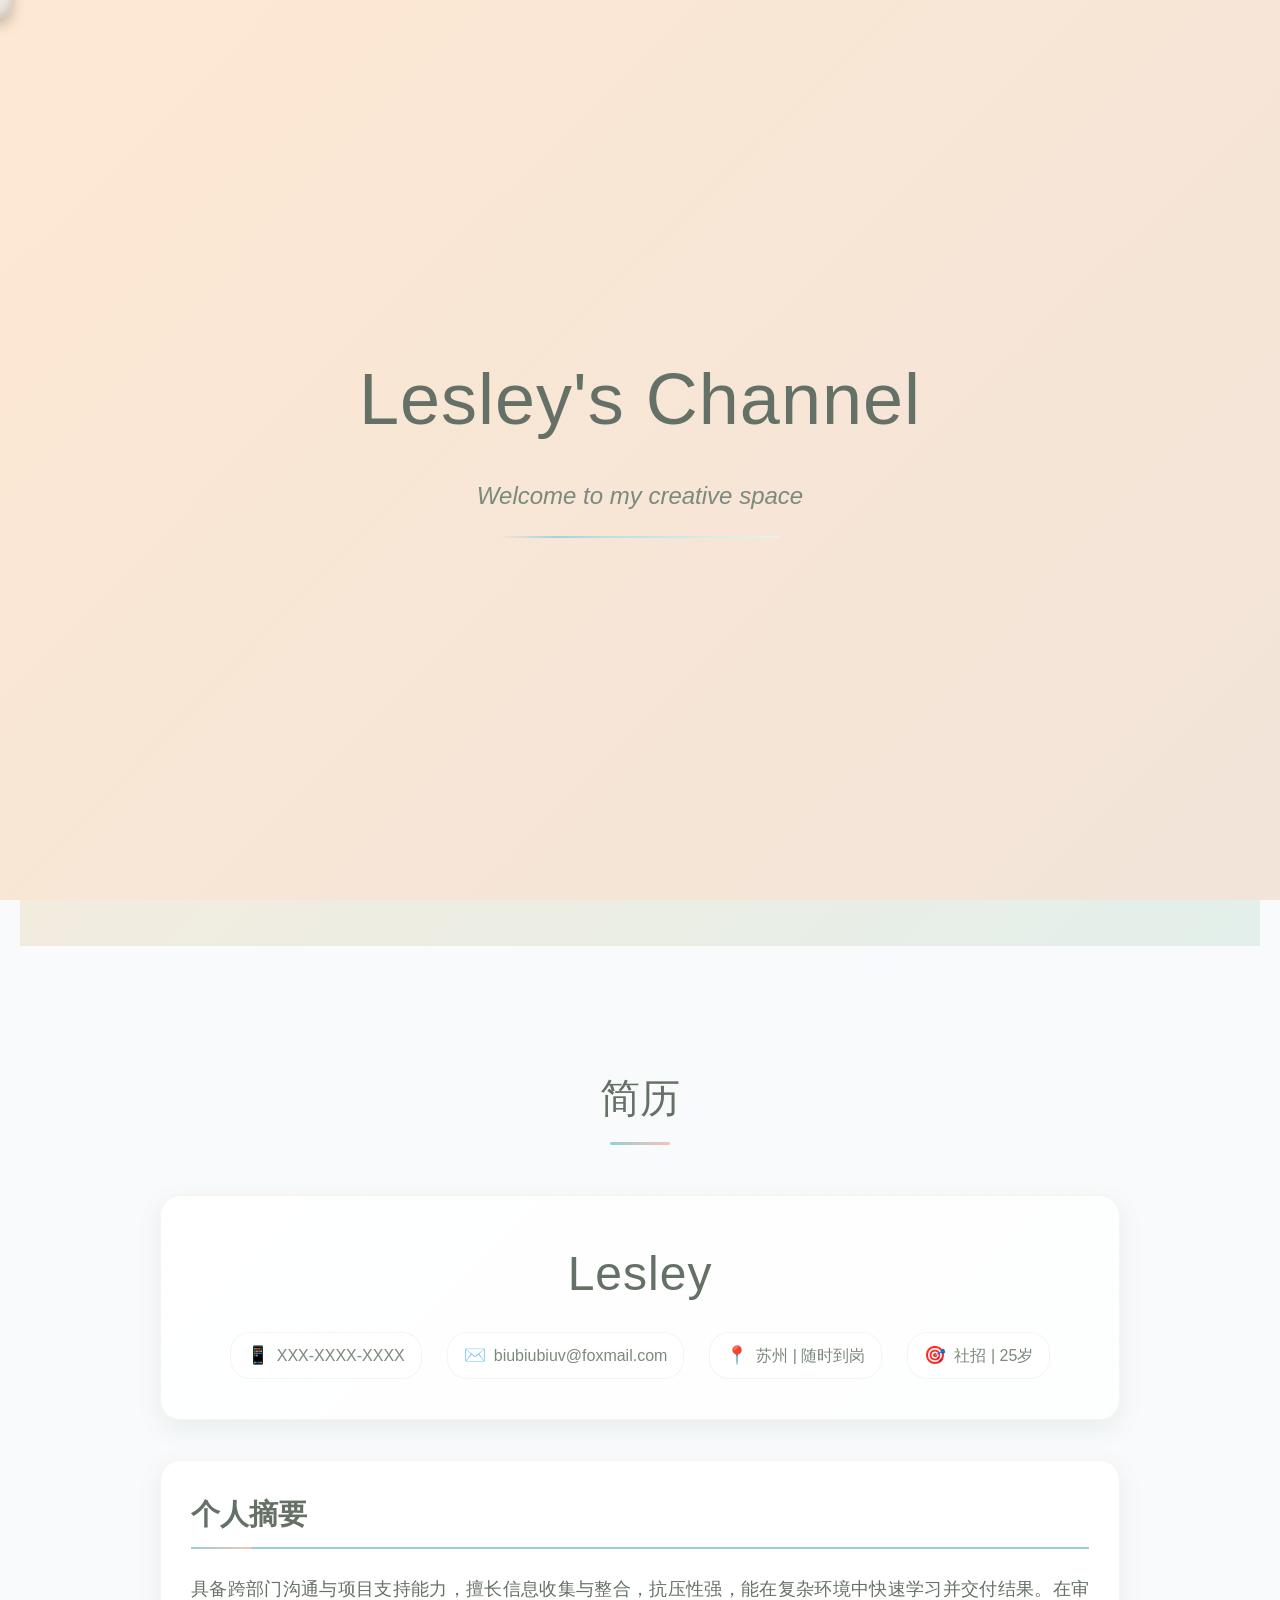
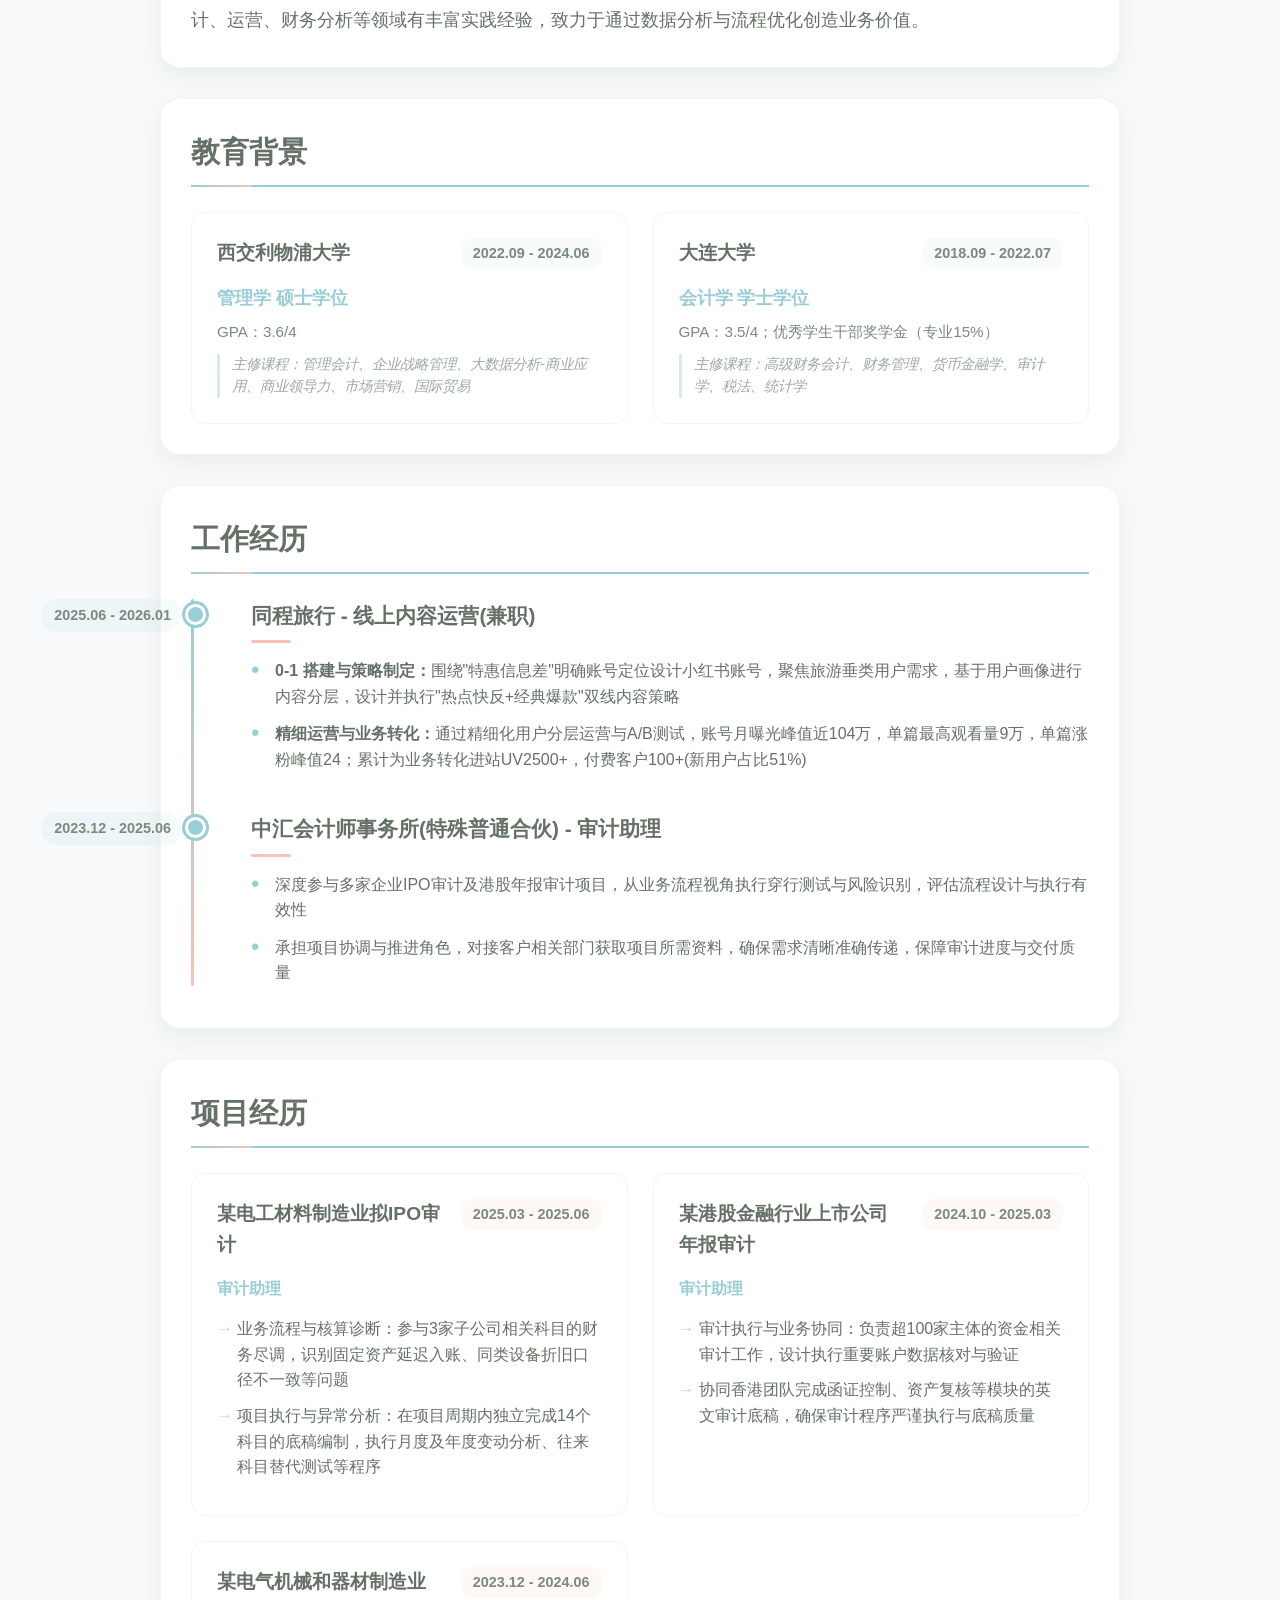
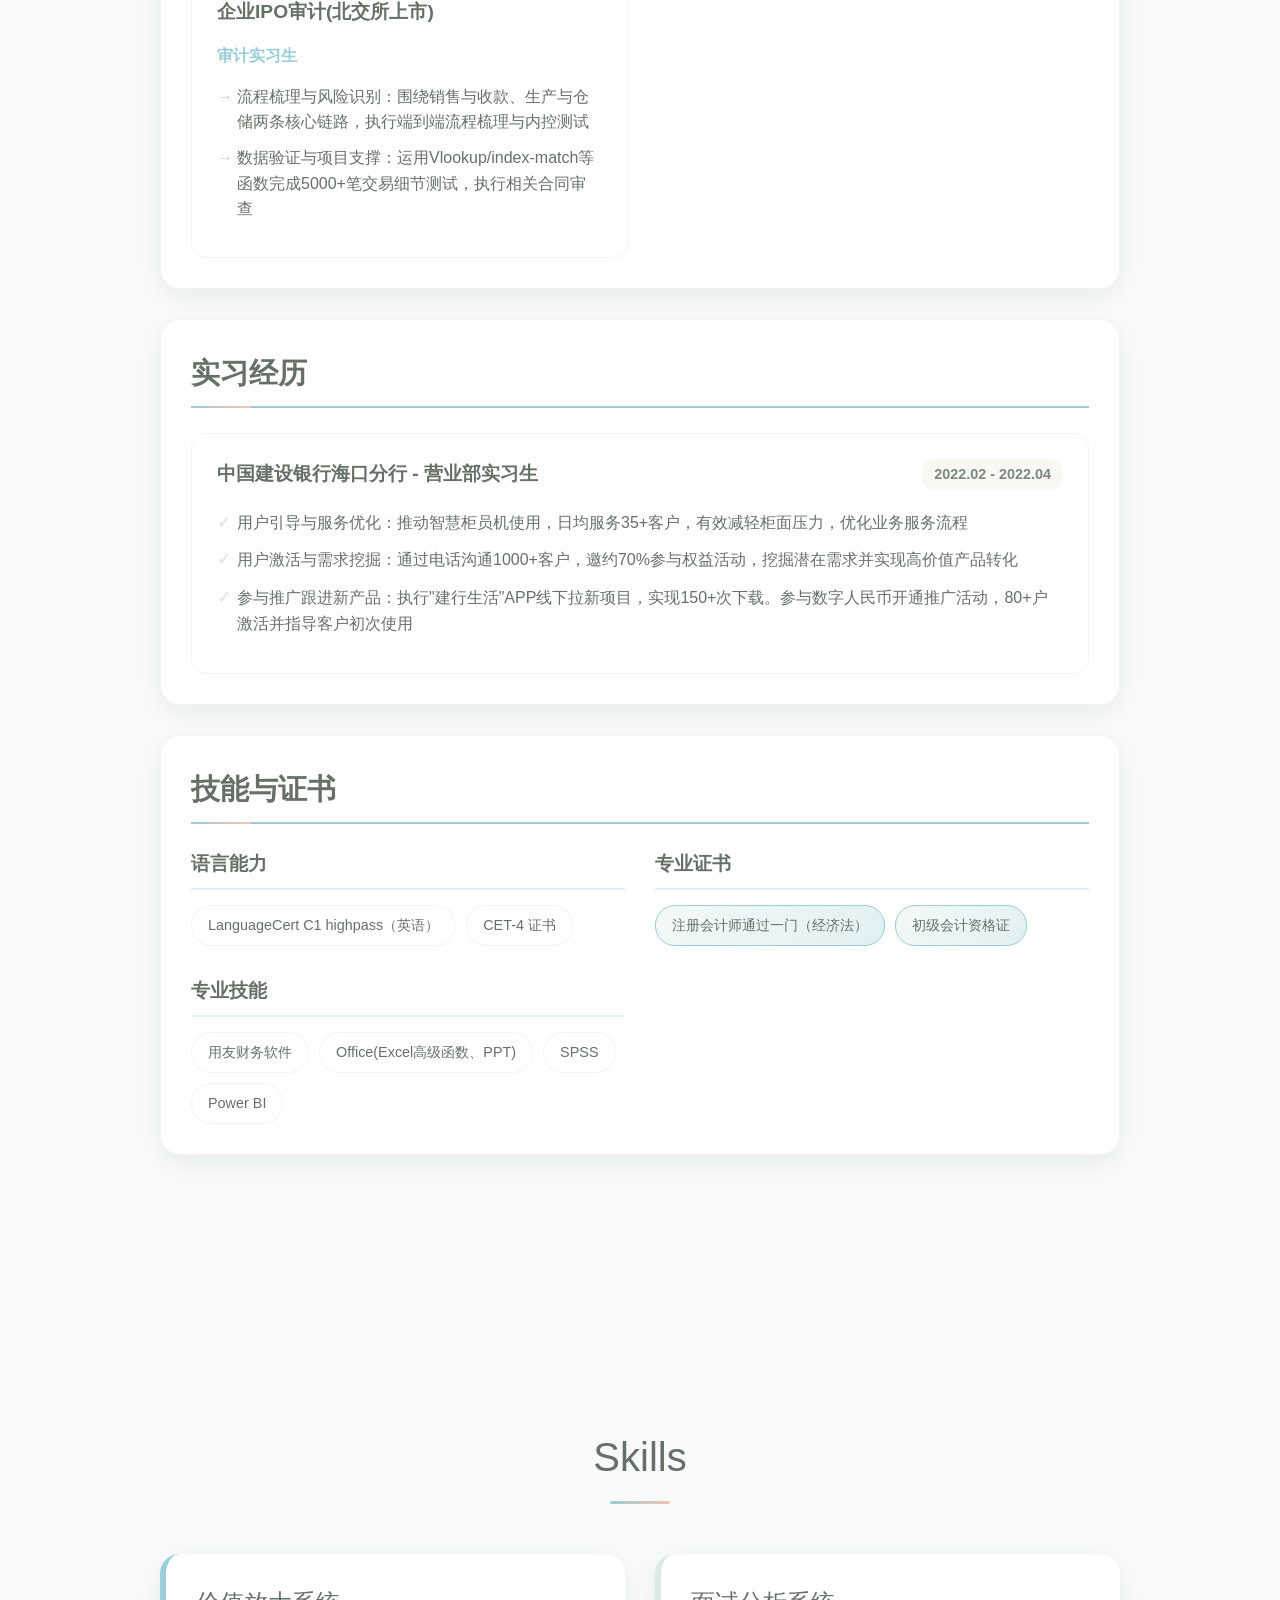
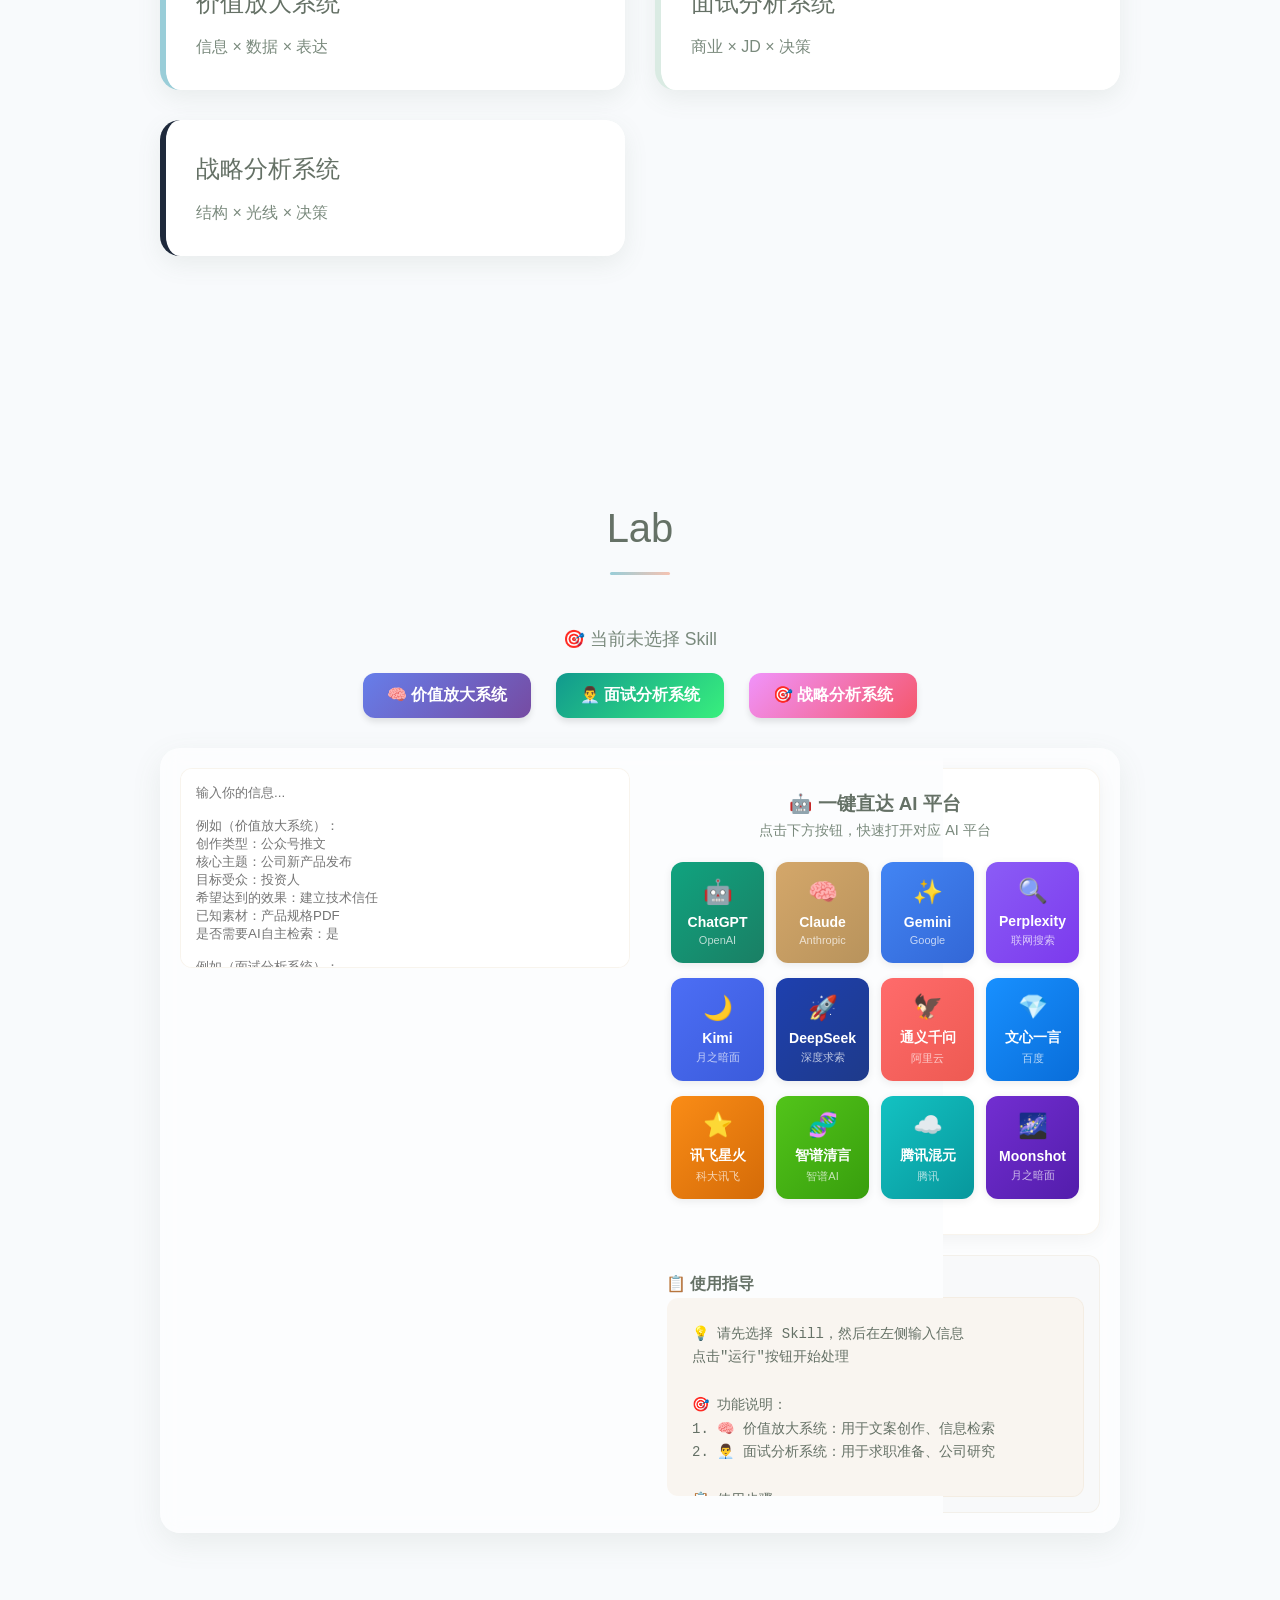
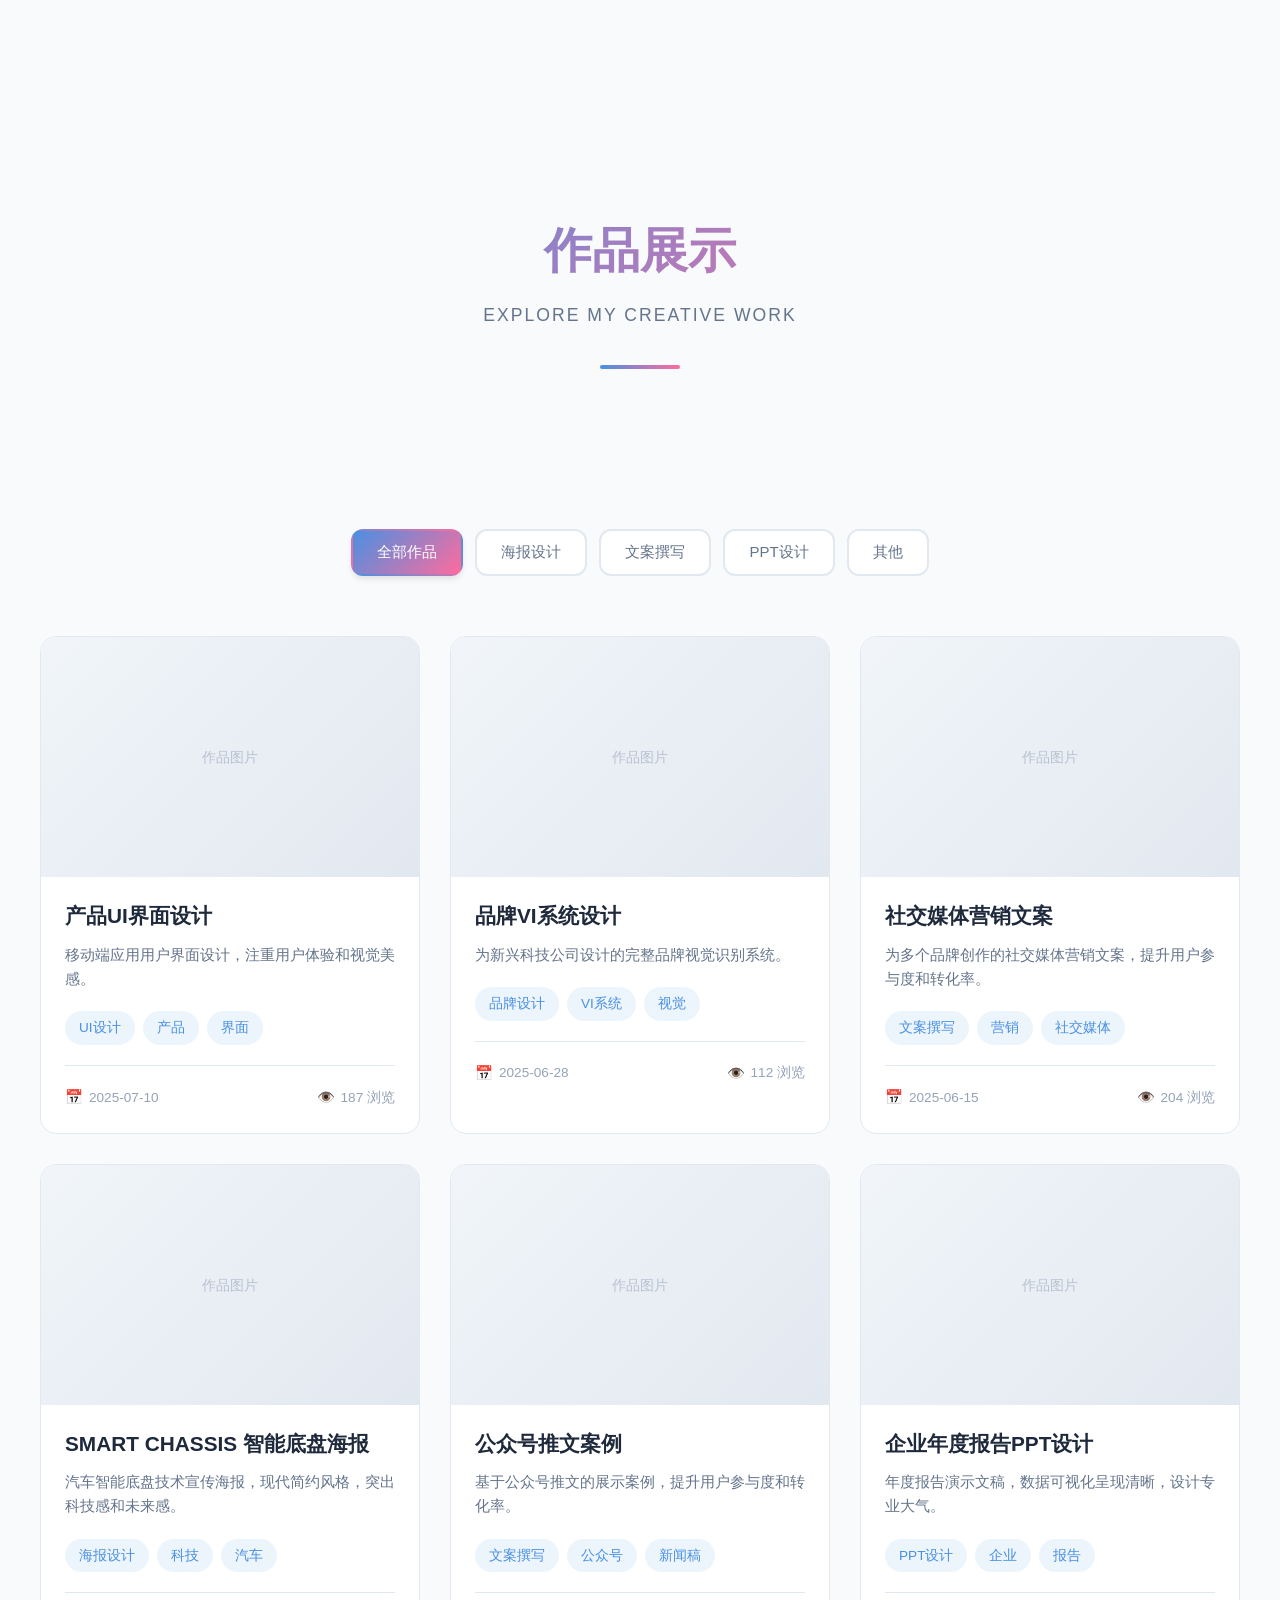
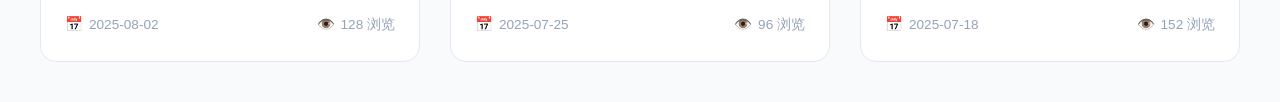
==== commit 5e3d8bad: "Add files via upload" ====
--- a/index.html
+++ b/index.html
@@ -28,8 +28,11 @@
   <a href="#about" class="magnetic">About</a>
   <a href="#skills" class="magnetic">Skills</a>
   <a href="#lab" class="magnetic">Lab</a>
-  <a href="#" class="magnetic" id="works-link">Collection</a>
+ <!-- 最简单：指向页面内的作品展示区块ID -->
+  <a href="#collection-section" class="magnetic" id="works-link">Collection</a>
 </nav>
+
+  
 
 <!-- 语言切换器 -->
 <div class="lang-switcher">
@@ -1232,109 +1235,48 @@
   </div>
 </section>
 
-<!-- 作品展示弹窗 -->
-<div class="modal works-modal" id="works-modal">
-  <div class="modal-content works-content">
-    <span class="close" id="close-works">&times;</span>
-    
-    <!-- 主标题和导航 -->
-    <div class="works-header">
-      <h2>作品展示</h2>
-      <div class="works-nav">
-        <button class="nav-btn prev-btn" id="prev-works">← 上一个</button>
-        <span class="counter" id="works-counter">1 / 3</span>
-        <button class="nav-btn next-btn" id="next-works">下一个 →</button>
-      </div>
-    </div>
-
-    <!-- 分类筛选 -->
-    <div class="works-filter">
-      <button class="filter-btn active" data-filter="all">全部作品</button>
-      <button class="filter-btn" data-filter="web">网页设计</button>
-      <button class="filter-btn" data-filter="app">应用界面</button>
-      <button class="filter-btn" data-filter="graphic">平面设计</button>
-      <button class="filter-btn" data-filter="other">其他</button>
-    </div>
-
-    <!-- 作品展示区 -->
-    <div class="works-container">
-      
-      <!-- 左侧：画廊展示 -->
-      <div class="works-gallery">
-        <div class="main-image-container">
-          <img class="main-image" id="main-image" src="https://images.unsplash.com/photo-1551650975-87deedd944c3?w=800&auto=format&fit=crop" alt="作品展示">
-          <div class="image-overlay">
-            <button class="zoom-btn" id="zoom-in">放大</button>
-            <button class="zoom-btn" id="zoom-out">缩小</button>
-            <button class="fullscreen-btn" id="fullscreen">全屏</button>
-          </div>
+<!-- 在作品展示区块的最外层容器添加 id="collection-section" -->
+<section id="collection-section">
+  <header class="page-header">
+    <h1>作品展示</h1>
+    <div class="subtitle">Explore My Creative Work</div>
+  </header>
+  
+  <div class="main-container">
+    <!-- 作品展示内容 -->
+  </div>
+</section>
+
+<!DOCTYPE html>
+<html lang="zh-CN">
+<head>
+    <meta charset="UTF-8">
+    <meta name="viewport" content="width=device-width, initial-scale=1.0">
+    <title>Collection | 作品展示</title>
+    <link rel="stylesheet" href="works.css">
+</head>
+<body>
+ 
+    
+    <div class="main-container">
+        <!-- 分类筛选 -->
+        <div class="works-filter">
+            <button class="filter-btn active" data-filter="all">全部作品</button>
+            <button class="filter-btn" data-filter="poster">海报设计</button>
+            <button class="filter-btn" data-filter="copywriting">文案撰写</button>
+            <button class="filter-btn" data-filter="ppt">PPT设计</button>
+            <button class="filter-btn" data-filter="other">其他</button>
         </div>
         
-        <!-- 缩略图预览 -->
-        <div class="thumbnails" id="thumbnails">
-          <!-- 通过JS动态生成 -->
-        </div>
-        
-        <!-- 图片信息 -->
-        <div class="image-info">
-          <div class="info-item">
-            <span class="info-label">尺寸：</span>
-            <span class="info-value" id="image-size">1920x1080px</span>
-          </div>
-          <div class="info-item">
-            <span class="info-label">格式：</span>
-            <span class="info-value" id="image-format">PNG</span>
-          </div>
-          <div class="info-item">
-            <span class="info-label">创建时间：</span>
-            <span class="info-value" id="image-date">2025.03</span>
-          </div>
-        </div>
-      </div>
-
-      <!-- 右侧：文案详情 -->
-      <div class="works-details">
-        <div class="works-info">
-          <h3 class="works-title" id="works-title">响应式企业官网设计</h3>
-          <div class="works-tags" id="works-tags">
-            <span class="tag">UI设计</span>
-            <span class="tag">响应式</span>
-            <span class="tag">现代风格</span>
-            <span class="tag">企业官网</span>
-          </div>
-          <div class="works-meta">
-            <div class="meta-item">
-              <span class="meta-icon">📅</span>
-              <span class="meta-text" id="works-time">创作周期：2周</span>
-            </div>
-            <div class="meta-item">
-              <span class="meta-icon">🛠️</span>
-              <span class="meta-text" id="works-tools">工具：Figma, React, GSAP</span>
-            </div>
-            <div class="meta-item">
-              <span class="meta-icon">🔗</span>
-              <a href="#" class="meta-link" id="works-demo-link" target="_blank">在线预览</a>
-            </div>
-          </div>
-        </div>
-
-        <!-- 作品描述 -->
-        <div class="works-description">
-          <div class="description-header">
-            <h4>项目描述</h4>
-            <button class="toggle-desc" id="toggle-desc">展开详情 ↓</button>
-          </div>
-          <div class="description-content" id="description-content">
-            <p>这是一个为科技公司设计的现代化响应式官网...</p>
-          </div>
-        </div>
-      </div>
-    </div>
-  </div>
-</div>
-
-<!-- 弹窗提示 -->
-<div id="popup" class="popup"></div>
+        <!-- 作品网格 -->
+        <div class="works-grid" id="works-grid">
+            <!-- 作品项将通过JS动态生成 -->
+        </div>
+    </div>
+
+    <script src="works.js"></script>
+</body>
+</html>
 
 <script src="script.js"></script>
 </body>
--- a/style.css
+++ b/style.css
@@ -1137,946 +1137,384 @@
   }
 }
 
-/* ===== 作品展示弹窗样式 ===== */
-
-.works-content {
-  max-width: 1400px;
-  max-height: 85vh;
-  padding: 30px 40px;
-  display: flex;
-  flex-direction: column;
-}
-
-.works-header {
-  display: flex;
-  justify-content: space-between;
-  align-items: center;
-  margin-bottom: 30px;
-  padding-bottom: 20px;
-  border-bottom: 2px solid var(--border-light);
-}
-
-.works-header h2 {
-  font-size: 2.2rem;
-  color: var(--text-dark);
-  margin: 0;
-  position: relative;
-  padding-left: 20px;
-}
-
-.works-header h2::before {
-  content: '';
-  position: absolute;
-  left: 0;
-  top: 50%;
-  transform: translateY(-50%);
-  width: 8px;
-  height: 8px;
-  background: var(--blue);
-  border-radius: 50%;
-}
-
-.works-nav {
-  display: flex;
-  align-items: center;
-  gap: 20px;
-}
-
-.nav-btn {
-  padding: 10px 20px;
-  background: var(--card-bg);
-  border: 2px solid var(--border-light);
-  border-radius: 12px;
-  color: var(--text-medium);
-  font-size: 14px;
-  font-weight: 500;
-  cursor: pointer;
-  transition: all 0.3s ease;
-  display: flex;
-  align-items: center;
-  gap: 8px;
-}
-
-.nav-btn:hover {
-  background: linear-gradient(135deg, var(--bg-light), var(--green));
-  border-color: var(--blue);
-  color: var(--text-dark);
-  transform: translateY(-2px);
-  box-shadow: 0 4px 12px var(--shadow-light);
-}
-
-.nav-btn:active {
-  transform: translateY(0);
-}
-
-.counter {
-  font-size: 16px;
-  color: var(--text-medium);
-  font-weight: 600;
-  min-width: 60px;
-  text-align: center;
+/* 基础样式 */
+* {
+    margin: 0;
+    padding: 0;
+    box-sizing: border-box;
+    font-family: -apple-system, BlinkMacSystemFont, 'Segoe UI', Roboto, Oxygen, Ubuntu, sans-serif;
+}
+
+:root {
+    --primary: #4A90E2;
+    --primary-light: #6BACFF;
+    --primary-dark: #3A7BC8;
+    --accent: #FF6B9D;
+    --background: #F8FAFC;
+    --surface: #FFFFFF;
+    --text-primary: #1E293B;
+    --text-secondary: #64748B;
+    --text-tertiary: #94A3B8;
+    --border: #E2E8F0;
+    --shadow-sm: 0 1px 2px rgba(0, 0, 0, 0.05);
+    --shadow-md: 0 4px 6px -1px rgba(0, 0, 0, 0.1);
+    --shadow-lg: 0 10px 15px -3px rgba(0, 0, 0, 0.1);
+    --radius-sm: 8px;
+    --radius-md: 12px;
+    --radius-lg: 16px;
+}
+
+body {
+    background: var(--background);
+    color: var(--text-primary);
+    line-height: 1.6;
+    padding: 20px;
+    min-height: 100vh;
+    max-width: 1400px;
+    margin: 0 auto;
+}
+
+/* 页面标题栏 */
+.page-header {
+    text-align: center;
+    margin-bottom: 40px;
+    padding: 40px 20px;
+    position: relative;
+}
+
+.page-header::after {
+    content: '';
+    position: absolute;
+    bottom: 0;
+    left: 50%;
+    transform: translateX(-50%);
+    width: 80px;
+    height: 4px;
+    background: linear-gradient(90deg, var(--primary), var(--accent));
+    border-radius: 2px;
+}
+
+.page-header h1 {
+    font-size: 3rem;
+    font-weight: 700;
+    color: var(--text-primary);
+    margin-bottom: 12px;
+    background: linear-gradient(135deg, var(--primary), var(--accent));
+    -webkit-background-clip: text;
+    -webkit-text-fill-color: transparent;
+    background-clip: text;
+}
+
+.subtitle {
+    font-size: 1.1rem;
+    color: var(--text-secondary);
+    font-weight: 400;
+    letter-spacing: 2px;
+    text-transform: uppercase;
 }
 
 /* 分类筛选 */
 .works-filter {
-  display: flex;
-  gap: 10px;
-  margin-bottom: 30px;
-  flex-wrap: wrap;
-  padding-bottom: 20px;
-  border-bottom: 1px solid var(--border-light);
+    display: flex;
+    justify-content: center;
+    gap: 12px;
+    margin-bottom: 40px;
+    padding: 0 20px;
+    flex-wrap: wrap;
 }
 
 .filter-btn {
-  padding: 10px 25px;
-  background: var(--card-bg);
-  border: 2px solid var(--border-light);
-  border-radius: 25px;
-  color: var(--text-medium);
-  font-size: 14px;
-  font-weight: 500;
-  cursor: pointer;
-  transition: all 0.3s ease;
-  position: relative;
-  overflow: hidden;
+    padding: 12px 24px;
+    background: var(--surface);
+    border: 2px solid var(--border);
+    border-radius: var(--radius-md);
+    color: var(--text-secondary);
+    font-size: 15px;
+    font-weight: 500;
+    cursor: pointer;
+    transition: all 0.3s cubic-bezier(0.4, 0, 0.2, 1);
+    position: relative;
+    overflow: hidden;
 }
 
 .filter-btn::before {
-  content: '';
-  position: absolute;
-  top: 0;
-  left: 0;
-  width: 100%;
-  height: 100%;
-  background: linear-gradient(135deg, var(--blue), var(--green));
-  opacity: 0;
-  transition: opacity 0.3s ease;
-  z-index: 1;
+    content: '';
+    position: absolute;
+    top: 0;
+    left: 0;
+    right: 0;
+    bottom: 0;
+    background: linear-gradient(135deg, var(--primary), var(--accent));
+    opacity: 0;
+    transition: opacity 0.3s ease;
+    z-index: 1;
 }
 
 .filter-btn span {
-  position: relative;
-  z-index: 2;
+    position: relative;
+    z-index: 2;
 }
 
 .filter-btn:hover {
-  color: var(--text-dark);
-  border-color: var(--blue);
-  transform: translateY(-2px);
-  box-shadow: 0 4px 12px var(--shadow-light);
+    color: var(--text-primary);
+    border-color: var(--primary);
+    transform: translateY(-2px);
+    box-shadow: var(--shadow-md);
 }
 
 .filter-btn.active {
-  background: linear-gradient(135deg, var(--blue), var(--green));
-  color: white;
-  border-color: var(--blue);
-  box-shadow: 0 4px 12px rgba(153, 205, 216, 0.3);
-}
-
-/* 主容器布局 */
-.works-container {
-  display: grid;
-  grid-template-columns: 1fr 1fr;
-  gap: 40px;
-  margin-bottom: 40px;
-  height: 60vh;
-  min-height: 500px;
-}
-
-/* 左侧画廊 */
-.works-gallery {
-  display: flex;
-  flex-direction: column;
-  gap: 20px;
-}
-
-.main-image-container {
-  flex: 1;
-  position: relative;
-  border-radius: 20px;
-  overflow: hidden;
-  background: linear-gradient(135deg, #f8f8f8, #f0f0f0);
-  border: 2px solid var(--border-light);
-  transition: all 0.3s ease;
-}
-
-.main-image-container:hover {
-  border-color: var(--blue);
-  box-shadow: 0 8px 25px var(--shadow-medium);
-}
-
-.main-image {
-  width: 100%;
-  height: 100%;
-  object-fit: contain;
-  transition: transform 0.5s ease;
-  cursor: zoom-in;
-}
-
-.image-overlay {
-  position: absolute;
-  bottom: 0;
-  left: 0;
-  right: 0;
-  background: linear-gradient(to top, rgba(0,0,0,0.3), transparent);
-  padding: 20px;
-  display: flex;
-  justify-content: center;
-  gap: 10px;
-  opacity: 0;
-  transition: opacity 0.3s ease;
-  transform: translateY(10px);
-}
-
-.main-image-container:hover .image-overlay {
-  opacity: 1;
-  transform: translateY(0);
-}
-
-.zoom-btn, .fullscreen-btn {
-  padding: 8px 20px;
-  background: rgba(255, 255, 255, 0.9);
-  border: 2px solid rgba(255, 255, 255, 0.3);
-  border-radius: 20px;
-  color: var(--text-dark);
-  font-size: 13px;
-  font-weight: 600;
-  cursor: pointer;
-  transition: all 0.3s ease;
-  backdrop-filter: blur(10px);
-}
-
-.zoom-btn:hover, .fullscreen-btn:hover {
-  background: white;
-  border-color: var(--blue);
-  transform: translateY(-2px);
-  box-shadow: 0 4px 12px rgba(0,0,0,0.2);
-}
-
-/* 缩略图 */
-.thumbnails {
-  display: flex;
-  gap: 15px;
-  padding: 15px;
-  background: rgba(255, 255, 255, 0.6);
-  border-radius: 15px;
-  overflow-x: auto;
-  border: 1px solid var(--border-light);
-}
-
-.thumb {
-  width: 80px;
-  height: 60px;
-  border-radius: 8px;
-  overflow: hidden;
-  cursor: pointer;
-  border: 3px solid transparent;
-  transition: all 0.3s ease;
-  flex-shrink: 0;
-  position: relative;
-}
-
-.thumb::after {
-  content: '';
-  position: absolute;
-  top: 0;
-  left: 0;
-  width: 100%;
-  height: 100%;
-  background: var(--blue);
-  opacity: 0;
-  transition: opacity 0.3s ease;
-}
-
-.thumb:hover {
-  transform: translateY(-3px);
-  border-color: var(--pink);
-  box-shadow: 0 4px 12px var(--shadow-light);
-}
-
-.thumb.active {
-  border-color: var(--blue);
-  transform: scale(1.05);
-}
-
-.thumb.active::after {
-  opacity: 0.1;
-}
-
-.thumb img {
-  width: 100%;
-  height: 100%;
-  object-fit: cover;
-  transition: transform 0.3s ease;
-}
-
-.thumb:hover img {
-  transform: scale(1.1);
-}
-
-/* 图片信息 */
-.image-info {
-  display: grid;
-  grid-template-columns: repeat(3, 1fr);
-  gap: 15px;
-  padding: 15px;
-  background: rgba(255, 255, 255, 0.8);
-  border-radius: 12px;
-  border: 1px solid var(--border-light);
-}
-
-.info-item {
-  display: flex;
-  flex-direction: column;
-  align-items: center;
-  text-align: center;
-  padding: 10px;
-  background: white;
-  border-radius: 8px;
-  transition: all 0.3s ease;
-}
-
-.info-item:hover {
-  transform: translateY(-2px);
-  box-shadow: 0 4px 8px var(--shadow-light);
-  border: 1px solid var(--blue);
-}
-
-.info-label {
-  font-size: 12px;
-  color: var(--text-light);
-  margin-bottom: 5px;
-  font-weight: 500;
-}
-
-.info-value {
-  font-size: 13px;
-  color: var(--text-dark);
-  font-weight: 600;
-}
-
-/* 右侧详情区 */
-.works-details {
-  display: flex;
-  flex-direction: column;
-  gap: 30px;
-  overflow-y: auto;
-  padding-right: 10px;
-}
-
-.works-info {
-  background: linear-gradient(135deg, rgba(255, 255, 255, 0.9), rgba(255, 255, 255, 0.7));
-  padding: 25px;
-  border-radius: 20px;
-  border: 2px solid transparent;
-  background-clip: padding-box;
-  position: relative;
-  transition: all 0.3s ease;
-}
-
-.works-info::before {
-  content: '';
-  position: absolute;
-  top: 0;
-  left: 0;
-  right: 0;
-  bottom: 0;
-  z-index: -1;
-  margin: -2px;
-  border-radius: inherit;
-  background: linear-gradient(135deg, var(--blue), var(--green));
-  opacity: 0.3;
-  transition: opacity 0.3s ease;
-}
-
-.works-info:hover::before {
-  opacity: 0.5;
-}
-
-.works-info:hover {
-  transform: translateY(-5px);
-  box-shadow: 0 10px 30px var(--shadow-medium);
-}
-
-.works-title {
-  font-size: 2rem;
-  color: var(--text-dark);
-  margin-bottom: 15px;
-  font-weight: 600;
-  line-height: 1.3;
-  position: relative;
-  padding-left: 20px;
-}
-
-.works-title::before {
-  content: '';
-  position: absolute;
-  left: 0;
-  top: 50%;
-  transform: translateY(-50%);
-  width: 8px;
-  height: 8px;
-  background: var(--pink);
-  border-radius: 50%;
-}
-
-.works-tags {
-  display: flex;
-  gap: 10px;
-  flex-wrap: wrap;
-  margin-bottom: 20px;
-}
-
-.tag {
-  padding: 6px 15px;
-  background: linear-gradient(135deg, var(--bg-light), var(--green));
-  border: 1px solid var(--border-light);
-  border-radius: 20px;
-  color: var(--text-dark);
-  font-size: 12px;
-  font-weight: 500;
-  transition: all 0.3s ease;
-  cursor: pointer;
-  position: relative;
-  overflow: hidden;
-}
-
-.tag::before {
-  content: '';
-  position: absolute;
-  top: 0;
-  left: 0;
-  width: 100%;
-  height: 100%;
-  background: linear-gradient(135deg, var(--blue), var(--pink));
-  opacity: 0;
-  transition: opacity 0.3s ease;
-  z-index: 1;
-}
-
-.tag span {
-  position: relative;
-  z-index: 2;
-}
-
-.tag:hover {
-  color: white;
-  transform: translateY(-2px);
-  box-shadow: 0 4px 12px rgba(0,0,0,0.15);
-}
-
-.tag:hover::before {
-  opacity: 1;
-}
-
-.works-meta {
-  display: grid;
-  grid-template-columns: repeat(auto-fit, minmax(200px, 1fr));
-  gap: 15px;
-  padding-top: 20px;
-  border-top: 2px dashed var(--border-light);
-}
-
-.meta-item {
-  display: flex;
-  align-items: center;
-  gap: 10px;
-  padding: 12px 15px;
-  background: rgba(255, 255, 255, 0.6);
-  border-radius: 12px;
-  transition: all 0.3s ease;
-}
-
-.meta-item:hover {
-  background: white;
-  transform: translateX(5px);
-  box-shadow: 0 4px 12px var(--shadow-light);
-}
-
-.meta-icon {
-  font-size: 18px;
-  width: 36px;
-  height: 36px;
-  display: flex;
-  align-items: center;
-  justify-content: center;
-  background: linear-gradient(135deg, var(--bg-light), var(--green));
-  border-radius: 10px;
-  color: var(--text-dark);
-}
-
-.meta-text {
-  color: var(--text-medium);
-  font-size: 14px;
-  font-weight: 500;
-}
-
-.meta-link {
-  color: var(--blue);
-  text-decoration: none;
-  font-weight: 600;
-  transition: all 0.3s ease;
-  padding: 5px 10px;
-  border-radius: 6px;
-}
-
-.meta-link:hover {
-  background: rgba(153, 205, 216, 0.1);
-  text-decoration: underline;
-  padding: 5px 10px;
-}
-
-/* 作品描述 */
-.works-description {
-  background: var(--card-bg);
-  border-radius: 20px;
-  padding: 25px;
-  border: 1px solid var(--border-light);
-  transition: all 0.3s ease;
-}
-
-.works-description:hover {
-  border-color: var(--blue);
-  box-shadow: 0 8px 25px var(--shadow-light);
-}
-
-.description-header {
-  display: flex;
-  justify-content: space-between;
-  align-items: center;
-  margin-bottom: 20px;
-  padding-bottom: 15px;
-  border-bottom: 2px solid var(--border-light);
-}
-
-.description-header h4 {
-  color: var(--text-dark);
-  font-size: 1.3rem;
-  font-weight: 600;
-  position: relative;
-  padding-left: 15px;
-}
-
-.description-header h4::before {
-  content: '';
-  position: absolute;
-  left: 0;
-  top: 50%;
-  transform: translateY(-50%);
-  width: 6px;
-  height: 6px;
-  background: var(--green);
-  border-radius: 50%;
-}
-
-.toggle-desc {
-  padding: 8px 20px;
-  background: linear-gradient(135deg, var(--bg-light), var(--green));
-  border: 2px solid var(--border-light);
-  border-radius: 20px;
-  color: var(--text-medium);
-  font-size: 13px;
-  font-weight: 500;
-  cursor: pointer;
-  transition: all 0.3s ease;
-  display: flex;
-  align-items: center;
-  gap: 8px;
-}
-
-.toggle-desc:hover {
-  background: linear-gradient(135deg, var(--blue), var(--green));
-  color: white;
-  border-color: var(--blue);
-  transform: translateY(-2px);
-}
-
-.description-content {
-  max-height: 300px;
-  overflow: hidden;
-  transition: max-height 0.5s ease;
-  opacity: 1;
-}
-
-.description-content.collapsed {
-  max-height: 0;
-  opacity: 0;
-  overflow: hidden;
-}
-
-.description-content p {
-  line-height: 1.8;
-  color: var(--text-dark);
-  margin-bottom: 20px;
-  text-align: justify;
-}
-
-.description-points {
-  margin-bottom: 25px;
-  padding-left: 20px;
-  border-left: 3px solid var(--pink);
-}
-
-.description-points h5 {
-  color: var(--text-dark);
-  font-size: 1.1rem;
-  margin-bottom: 10px;
-  font-weight: 600;
-}
-
-.description-points ul {
-  list-style: none;
-  padding-left: 0;
-}
-
-.description-points li {
-  color: var(--text-medium);
-  margin-bottom: 8px;
-  padding-left: 25px;
-  position: relative;
-  line-height: 1.6;
-}
-
-.description-points li::before {
-  content: '→';
-  position: absolute;
-  left: 0;
-  color: var(--blue);
-  font-weight: bold;
-}
-
-/* 互动区域 */
-.works-interaction {
-  background: linear-gradient(135deg, rgba(255, 255, 255, 0.9), rgba(255, 255, 255, 0.7));
-  border-radius: 20px;
-  padding: 25px;
-  border: 2px solid var(--border-light);
-}
-
-.interaction-buttons {
-  display: grid;
-  grid-template-columns: repeat(auto-fit, minmax(120px, 1fr));
-  gap: 15px;
-  margin-bottom: 25px;
-}
-
-.interaction-btn {
-  display: flex;
-  flex-direction: column;
-  align-items: center;
-  padding: 20px 15px;
-  background: white;
-  border: 2px solid var(--border-light);
-  border-radius: 15px;
-  cursor: pointer;
-  transition: all 0.3s cubic-bezier(0.175, 0.885, 0.32, 1.275);
-  position: relative;
-  overflow: hidden;
-}
-
-.interaction-btn::before {
-  content: '';
-  position: absolute;
-  top: 0;
-  left: 0;
-  width: 100%;
-  height: 100%;
-  background: linear-gradient(135deg, var(--blue), var(--green));
-  opacity: 0;
-  transition: opacity 0.3s ease;
-  z-index: 1;
-}
-
-.interaction-btn span {
-  position: relative;
-  z-index: 2;
-}
-
-.interaction-btn:hover {
-  transform: translateY(-5px) scale(1.05);
-  border-color: transparent;
-  box-shadow: 0 8px 20px var(--shadow-medium);
-}
-
-.interaction-btn:hover::before {
-  opacity: 0.1;
-}
-
-.interaction-btn:active {
-  transform: translateY(-2px) scale(1.02);
-}
-
-.btn-icon {
-  font-size: 24px;
-  margin-bottom: 8px;
-  transition: transform 0.3s ease;
-}
-
-.interaction-btn:hover .btn-icon {
-  transform: scale(1.2) rotate(5deg);
-}
-
-.btn-text {
-  font-size: 13px;
-  color: var(--text-medium);
-  font-weight: 600;
-  margin-bottom: 5px;
-  transition: color 0.3s ease;
-}
-
-.interaction-btn:hover .btn-text {
-  color: var(--text-dark);
-}
-
-.count {
-  font-size: 20px;
-  color: var(--text-dark);
-  font-weight: 700;
-  transition: all 0.3s ease;
-}
-
-.interaction-btn:hover .count {
-  transform: scale(1.2);
-}
-
-/* 特定按钮样式 */
-.like-btn:hover {
-  border-color: var(--pink);
-  box-shadow: 0 8px 20px rgba(245, 195, 178, 0.3);
-}
-
-.like-btn:hover .btn-icon {
-  animation: heartBeat 0.5s ease;
-}
-
-@keyframes heartBeat {
-  0%, 100% { transform: scale(1); }
-  50% { transform: scale(1.3); }
-}
-
-.comment-btn:hover {
-  border-color: var(--blue);
-  box-shadow: 0 8px 20px rgba(153, 205, 216, 0.3);
-}
-
-/* 评论预览 */
-.comments-preview {
-  background: white;
-  border-radius: 15px;
-  padding: 20px;
-  border: 1px solid var(--border-light);
-}
-
-.comments-header {
-  display: flex;
-  justify-content: space-between;
-  align-items: center;
-  margin-bottom: 15px;
-  padding-bottom: 10px;
-  border-bottom: 2px solid var(--border-light);
-}
-
-.comments-header h5 {
-  color: var(--text-dark);
-  font-size: 1.1rem;
-  font-weight: 600;
-}
-
-.view-all-comments {
-  padding: 6px 15px;
-  background: linear-gradient(135deg, var(--bg-light), var(--green));
-  border: 2px solid var(--border-light);
-  border-radius: 15px;
-  color: var(--text-medium);
-  font-size: 12px;
-  font-weight: 500;
-  cursor: pointer;
-  transition: all 0.3s ease;
-}
-
-.view-all-comments:hover {
-  background: linear-gradient(135deg, var(--blue), var(--green));
-  color: white;
-  border-color: var(--blue);
-  transform: translateY(-2px);
-}
-
-.comments-list {
-  max-height: 150px;
-  overflow-y: auto;
-  padding-right: 10px;
-}
-
-.comment-item {
-  padding: 12px 15px;
-  margin-bottom: 10px;
-  background: rgba(255, 255, 255, 0.6);
-  border-radius: 10px;
-  border-left: 4px solid var(--green);
-  transition: all 0.3s ease;
-  cursor: pointer;
-}
-
-.comment-item:hover {
-  background: white;
-  transform: translateX(5px);
-  box-shadow: 0 4px 12px var(--shadow-light);
-  border-left-color: var(--blue);
-}
-
-.comment-author {
-  font-weight: 600;
-  color: var(--text-dark);
-  margin-right: 5px;
-}
-
-.comment-text {
-  color: var(--text-medium);
-  font-size: 13px;
-  line-height: 1.5;
-}
-
-/* 网格视图切换 */
-.works-grid-view {
-  margin-top: 40px;
-  padding-top: 30px;
-  border-top: 2px solid var(--border-light);
-}
-
-.view-toggle {
-  display: flex;
-  justify-content: center;
-  gap: 20px;
-  margin-bottom: 30px;
-}
-
-.view-toggle-btn {
-  padding: 12px 30px;
-  background: var(--card-bg);
-  border: 2px solid var(--border-light);
-  border-radius: 25px;
-  color: var(--text-medium);
-  font-size: 15px;
-  font-weight: 600;
-  cursor: pointer;
-  transition: all 0.3s cubic-bezier(0.175, 0.885, 0.32, 1.275);
-  display: flex;
-  align-items: center;
-  gap: 10px;
-}
-
-.view-toggle-btn:hover {
-  transform: translateY(-3px) scale(1.05);
-  box-shadow: 0 8px 20px var(--shadow-light);
-}
-
-.view-toggle-btn.active {
-  background: linear-gradient(135deg, var(--blue), var(--green));
-  color: white;
-  border-color: transparent;
-  box-shadow: 0 8px 20px rgba(153, 205, 216, 0.3);
-}
-
-.toggle-icon {
-  font-size: 18px;
-}
-
+    background: linear-gradient(135deg, var(--primary), var(--accent));
+    color: white;
+    border-color: transparent;
+    box-shadow: var(--shadow-md);
+}
+
+/* 作品网格 */
 .works-grid {
-  display: grid;
-  grid-template-columns: repeat(auto-fill, minmax(250px, 1fr));
-  gap: 25px;
-  max-height: 400px;
-  overflow-y: auto;
-  padding: 20px;
-  background: rgba(255, 255, 255, 0.6);
-  border-radius: 20px;
-  border: 2px dashed var(--border-light);
-}
-
-.works-grid.hidden {
-  display: none;
-}
-
-.works-grid-item {
-  background: white;
-  border-radius: 15px;
-  overflow: hidden;
-  cursor: pointer;
-  transition: all 0.4s cubic-bezier(0.175, 0.885, 0.32, 1.275);
-  border: 2px solid transparent;
-  position: relative;
-}
-
-.works-grid-item:hover {
-  transform: translateY(-10px) scale(1.05);
-  box-shadow: 0 15px 35px var(--shadow-medium);
-  border-color: var(--blue);
-}
-
-.works-grid-item::before {
-  content: '';
-  position: absolute;
-  top: 0;
-  left: 0;
-  right: 0;
-  height: 4px;
-  background: linear-gradient(to right, var(--blue), var(--pink));
-  opacity: 0;
-  transition: opacity 0.3s ease;
-}
-
-.works-grid-item:hover::before {
-  opacity: 1;
-}
-
-.grid-image {
-  width: 100%;
-  height: 180px;
-  object-fit: cover;
-  transition: transform 0.5s ease;
-}
-
-.works-grid-item:hover .grid-image {
-  transform: scale(1.1);
-}
-
-.grid-info {
-  padding: 20px;
+    display: grid;
+    grid-template-columns: repeat(auto-fill, minmax(350px, 1fr));
+    gap: 30px;
+    padding: 20px;
+}
+
+.grid-item {
+    background: var(--surface);
+    border-radius: var(--radius-lg);
+    overflow: hidden;
+    cursor: pointer;
+    transition: all 0.4s cubic-bezier(0.4, 0, 0.2, 1);
+    border: 1px solid var(--border);
+    position: relative;
+}
+
+.grid-item:hover {
+    transform: translateY(-8px);
+    box-shadow: var(--shadow-lg);
+    border-color: transparent;
+}
+
+.grid-item::before {
+    content: '';
+    position: absolute;
+    top: 0;
+    left: 0;
+    right: 0;
+    bottom: 0;
+    background: linear-gradient(135deg, rgba(74, 144, 226, 0.05), rgba(255, 107, 157, 0.05));
+    opacity: 0;
+    transition: opacity 0.3s ease;
+    pointer-events: none;
+}
+
+.grid-item:hover::before {
+    opacity: 1;
+}
+
+/* 修复图片显示问题 */
+.grid-img-container {
+    position: relative;
+    width: 100%;
+    height: 240px;
+    overflow: hidden;
+    background: linear-gradient(135deg, #F1F5F9, #E2E8F0);
+}
+
+.grid-img {
+    width: 100%;
+    height: 100%;
+    object-fit: cover;
+    transition: transform 0.6s cubic-bezier(0.4, 0, 0.2, 1);
+}
+
+.grid-item:hover .grid-img {
+    transform: scale(1.05);
+}
+
+/* 图片加载失败时的备用样式 */
+.grid-img-container::after {
+    content: '作品图片';
+    position: absolute;
+    top: 50%;
+    left: 50%;
+    transform: translate(-50%, -50%);
+    color: var(--text-tertiary);
+    font-size: 14px;
+    opacity: 0.6;
+    display: none;
+}
+
+.grid-img-container.img-error::after {
+    display: block;
+}
+
+.grid-img-container.img-error .grid-img {
+    display: none;
+}
+
+.grid-content {
+    padding: 24px;
 }
 
 .grid-title {
-  color: var(--text-dark);
-  font-size: 16px;
-  font-weight: 600;
-  margin-bottom: 8px;
-  white-space: nowrap;
-  overflow: hidden;
-  text-overflow: ellipsis;
+    font-size: 1.3rem;
+    color: var(--text-primary);
+    margin-bottom: 12px;
+    font-weight: 600;
+    line-height: 1.4;
+}
+
+.grid-desc {
+    color: var(--text-secondary);
+    font-size: 0.95rem;
+    margin-bottom: 20px;
+    line-height: 1.6;
+    display: -webkit-box;
+    -webkit-line-clamp: 2;
+    -webkit-box-orient: vertical;
+    overflow: hidden;
 }
 
 .grid-tags {
-  display: flex;
-  gap: 5px;
-  flex-wrap: wrap;
-  margin-bottom: 10px;
+    display: flex;
+    gap: 8px;
+    flex-wrap: wrap;
+    margin-bottom: 20px;
 }
 
 .grid-tag {
-  padding: 3px 8px;
-  background: linear-gradient(135deg, var(--bg-light), var(--green));
-  border-radius: 10px;
-  color: var(--text-medium);
-  font-size: 10px;
-  font-weight: 500;
+    padding: 6px 14px;
+    background: rgba(74, 144, 226, 0.1);
+    border-radius: 20px;
+    color: var(--primary);
+    font-size: 0.85rem;
+    font-weight: 500;
+    transition: all 0.3s ease;
+}
+
+.grid-tag:hover {
+    background: rgba(74, 144, 226, 0.2);
+    transform: translateY(-1px);
+}
+
+.grid-meta {
+    display: flex;
+    justify-content: space-between;
+    align-items: center;
+    padding-top: 20px;
+    border-top: 1px solid var(--border);
 }
 
 .grid-date {
-  color: var(--text-light);
-  font-size: 12px;
-  display: flex;
-  align-items: center;
-  gap: 5px;
-}
+    color: var(--text-tertiary);
+    font-size: 0.85rem;
+    display: flex;
+    align-items: center;
+    gap: 6px;
+}
+
+.grid-date::before {
+    content: '📅';
+    font-size: 0.9rem;
+}
+
+.grid-views {
+    color: var(--text-tertiary);
+    font-size: 0.85rem;
+    display: flex;
+    align-items: center;
+    gap: 6px;
+}
+
+.grid-views::before {
+    content: '👁️';
+    font-size: 0.9rem;
+}
+
+/* 空状态提示 */
+.empty-state {
+    grid-column: 1 / -1;
+    text-align: center;
+    padding: 60px 20px;
+    color: var(--text-secondary);
+}
+
+.empty-state h3 {
+    font-size: 1.5rem;
+    margin-bottom: 12px;
+    color: var(--text-primary);
+}
+
+.empty-state p {
+    color: var(--text-secondary);
+    max-width: 400px;
+    margin: 0 auto;
+}
+
+/* 响应式设计 */
+@media (max-width: 768px) {
+    body {
+        padding: 15px;
+    }
+    
+    .page-header {
+        padding: 30px 20px;
+        margin-bottom: 30px;
+    }
+    
+    .page-header h1 {
+        font-size: 2.2rem;
+    }
+    
+    .works-filter {
+        gap: 8px;
+        padding: 0;
+    }
+    
+    .filter-btn {
+        padding: 10px 20px;
+        font-size: 14px;
+    }
+    
+    .works-grid {
+        grid-template-columns: 1fr;
+        gap: 20px;
+        padding: 0;
+    }
+    
+    .grid-img-container {
+        height: 200px;
+    }
+}
+
+@media (min-width: 769px) and (max-width: 1200px) {
+    .works-grid {
+        grid-template-columns: repeat(2, 1fr);
+    }
+}
+
+/* 加载动画 */
+@keyframes fadeIn {
+    from {
+        opacity: 0;
+        transform: translateY(10px);
+    }
+    to {
+        opacity: 1;
+        transform: translateY(0);
+    }
+}
+
+.grid-item {
+    animation: fadeIn 0.5s ease-out forwards;
+}
+
+.grid-item:nth-child(1) { animation-delay: 0.1s; }
+.grid-item:nth-child(2) { animation-delay: 0.2s; }
+.grid-item:nth-child(3) { animation-delay: 0.3s; }
+.grid-item:nth-child(4) { animation-delay: 0.4s; }
+.grid-item:nth-child(5) { animation-delay: 0.5s; }
+.grid-item:nth-child(6) { animation-delay: 0.6s; }
+
 
 /* 响应式设计 */
 @media (max-width: 1200px) {
@@ -2508,4 +1946,4 @@
   .hero p {
     font-size: 1.2rem;
   }
-}
+}
